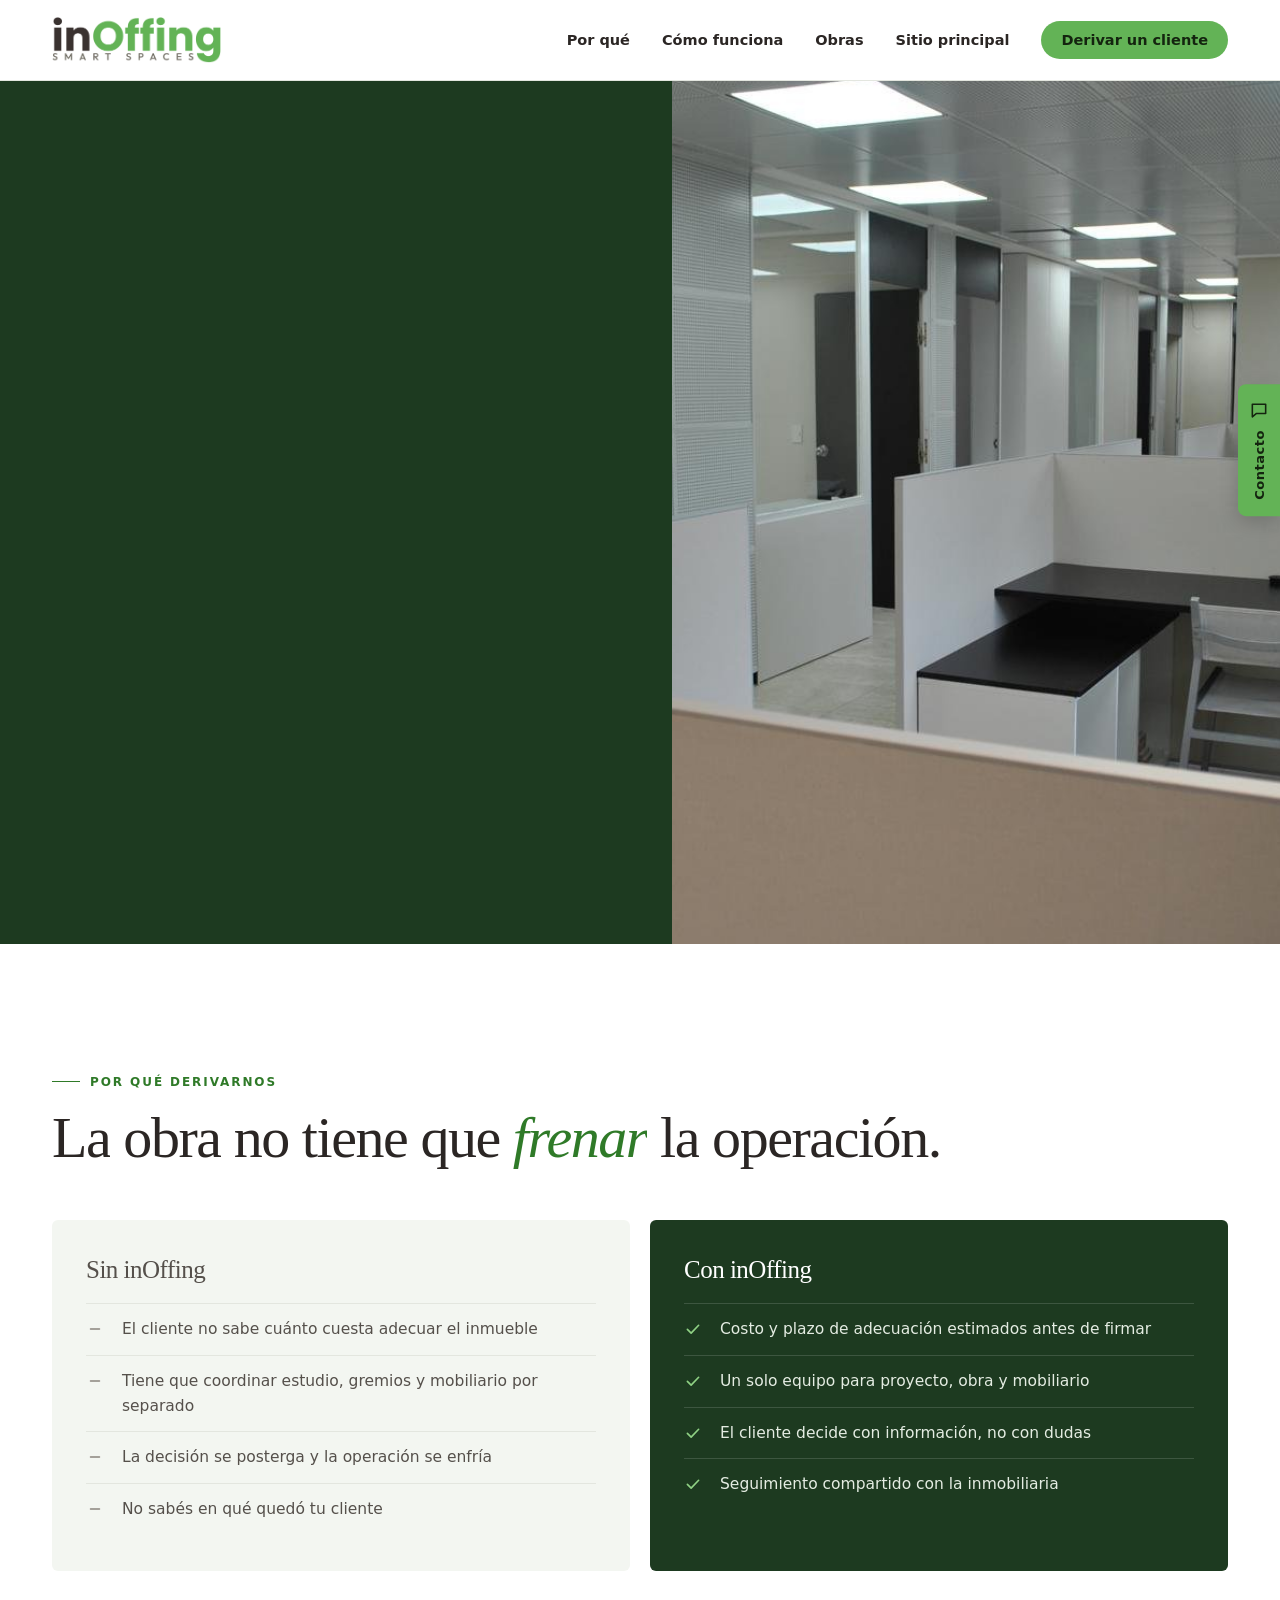
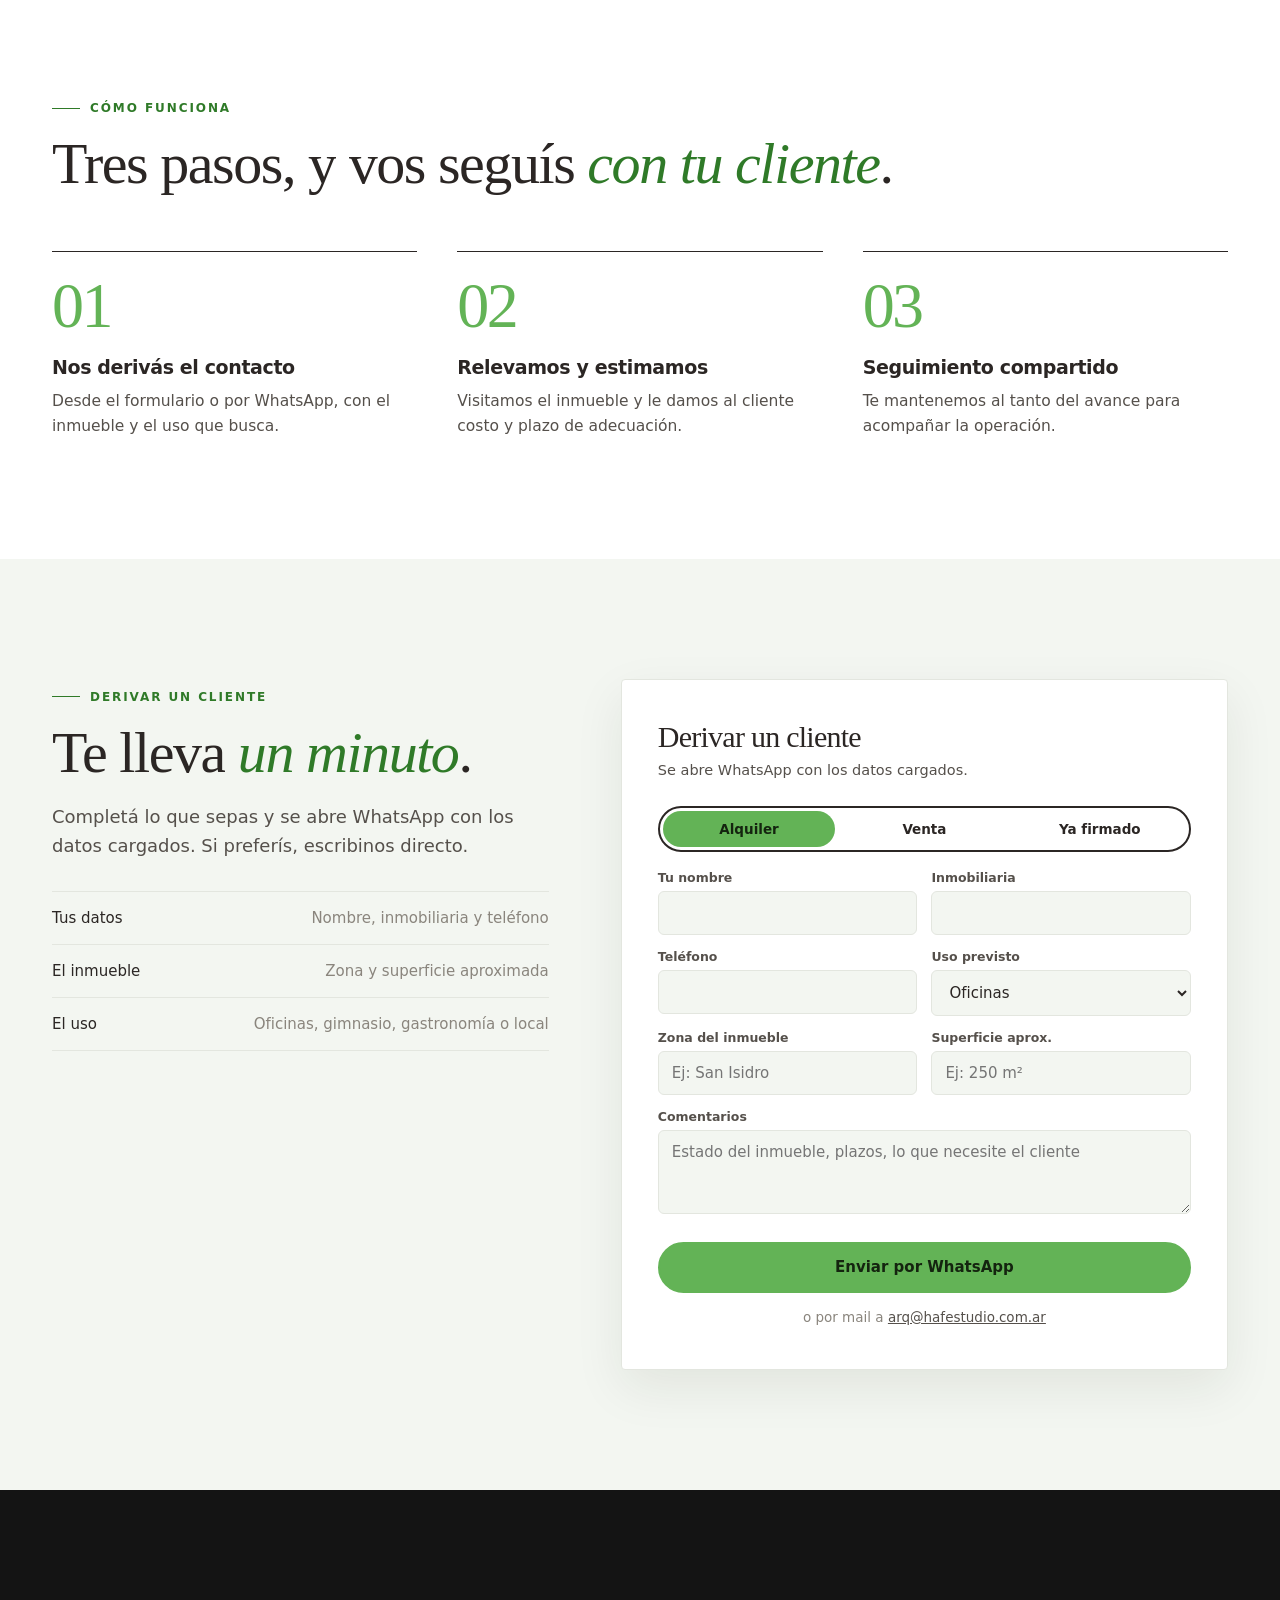
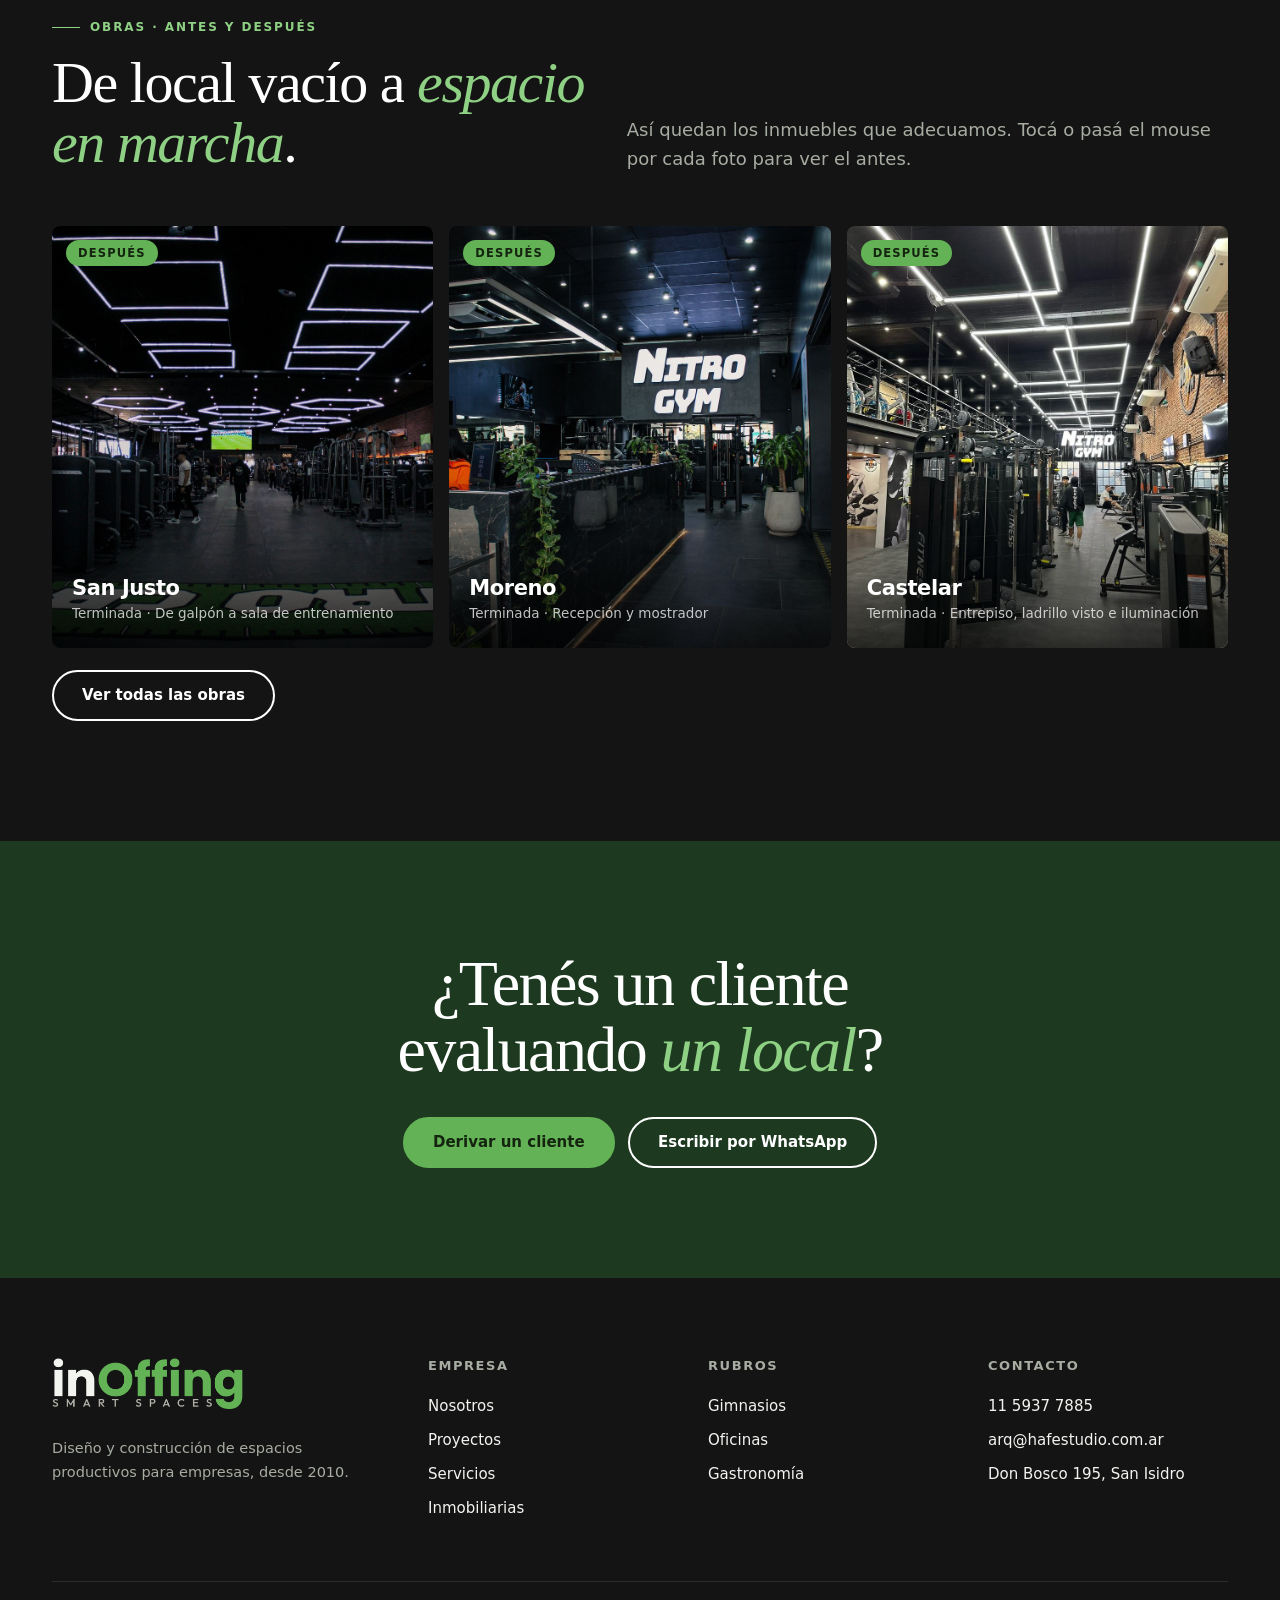
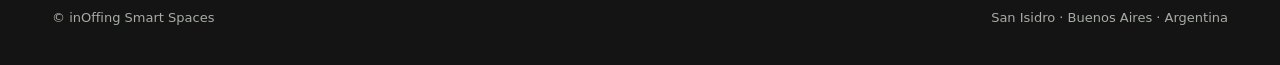
==== inmobiliarias.html @ 04f4c42a "Página de inmobiliarias con estética propia: serif editorial, ficha, sin/con y pasos Co-Authored-By:" ====
<!doctype html>
<html lang="es">
<head>
<meta charset="utf-8">
<meta name="viewport" content="width=device-width,initial-scale=1">
<meta http-equiv="Content-Security-Policy" content="default-src 'none'; script-src 'self'; style-src 'self' 'unsafe-inline' https://fonts.googleapis.com; font-src https://fonts.gstatic.com; img-src 'self' data:; connect-src 'none'; base-uri 'none'; form-action 'self'; object-src 'none'">
<meta name="referrer" content="strict-origin-when-cross-origin">
<title>inOffing para inmobiliarias</title>
<meta name="description" content="Página para inmobiliarias: derivá a tu cliente y lo ayudamos a decidir con costo y plazo de adecuación. Si avanza, le entregamos el espacio listo para operar.">
<link rel="canonical" href="https://inoffing.github.io/inmobiliarias">
<meta property="og:type" content="website">
<meta property="og:site_name" content="inOffing">
<meta property="og:locale" content="es_AR">
<meta property="og:url" content="https://inoffing.github.io/inmobiliarias">
<meta property="og:title" content="inOffing para inmobiliarias">
<meta property="og:description" content="Tu cliente alquila. Nosotros lo dejamos funcionando: costo y plazo de adecuación antes de firmar, y obra llave en mano.">
<meta property="og:image" content="https://inoffing.github.io/img/og-inmobiliarias.jpg">
<meta property="og:image:type" content="image/jpeg">
<meta property="og:image:width" content="1200">
<meta property="og:image:height" content="630">
<meta property="og:image:alt" content="Oficinas de Agrana construidas por inOffing, con el logo de inOffing">
<meta name="twitter:card" content="summary_large_image">
<meta name="theme-color" content="#1D3A20">
<link rel="preconnect" href="https://fonts.googleapis.com">
<link rel="preconnect" href="https://fonts.gstatic.com" crossorigin>
<link href="https://fonts.googleapis.com/css2?family=Fraunces:ital,opsz,wght@0,9..144,400;0,9..144,500;1,9..144,400&family=Poppins:wght@500;600;700;800&family=Inter:wght@400;500;600&display=swap" rel="stylesheet">
<script src="js/early.js"></script>
<link rel="icon" href="img/favicon.ico" sizes="any">
<link rel="icon" type="image/png" sizes="192x192" href="img/favicon.png">
<link rel="apple-touch-icon" href="img/apple-touch-icon.png">
<link rel="stylesheet" href="css/site.css">
<link rel="stylesheet" href="css/inmo.css">
</head>
<body class="ip">
<div class="intro" data-intro aria-hidden="true"><div class="intro-in"><img src="img/intro/l0.png" alt="" style="--k:0"><img src="img/intro/l1.png" alt="" style="--k:1"><img src="img/intro/l2.png" alt="" style="--k:2"><img src="img/intro/l3.png" alt="" style="--k:3"><img src="img/intro/l4.png" alt="" style="--k:4"><img src="img/intro/l5.png" alt="" style="--k:5"><img src="img/intro/l6.png" alt="" style="--k:6"><img src="img/intro/l7.png" alt="" style="--k:7"><img class="sub" src="img/intro/sub.png" alt="" style="--k:9"></div></div>
<svg width="0" height="0" style="position:absolute" aria-hidden="true">
  <filter id="rough" x="-5%" y="-5%" width="110%" height="110%">
    <feTurbulence type="fractalNoise" baseFrequency="0.035" numOctaves="2" seed="7"/>
    <feDisplacementMap in="SourceGraphic" scale="2"/>
  </filter>
</svg>

<header class="nav" data-nav>
  <div class="wrap">
    <a class="logo" href="./" aria-label="inOffing Smart Spaces, inicio"><picture><source srcset="img/logo-light.png" media="(prefers-color-scheme: dark)"><img src="img/logo.png" alt="inOffing Smart Spaces" width="756" height="206"></picture></a>
    <ul id="menu">
      <li><a href="#por-que">Por qué</a></li>
      <li><a href="#como">Cómo funciona</a></li>
      <li><a href="#obras">Obras</a></li>
      <li><a href="./">Sitio principal</a></li>
      <li><a href="#derivar" class="cta">Derivar un cliente</a></li>
    </ul>
    <button class="burger" id="burger" aria-label="Abrir menú" aria-expanded="false"><svg viewBox="0 0 24 24" fill="none" stroke="currentColor" stroke-width="2" stroke-linecap="round"><path d="M4 7h16M4 12h16M4 17h16"/></svg></button>
  </div>
</header>

<main id="top">
<section class="ip-hero">
  <div class="ip-hero-txt">
    <span class="ip-tag" data-hero-in style="--hd:0">Para inmobiliarias</span>
    <h1 data-split>Tu cliente alquila. Nosotros lo dejamos <em>funcionando</em>.</h1>
    <p data-hero-in style="--hd:1">Antes de firmar, le damos a tu cliente costo y plazo de adecuación del inmueble. Si avanza, diseñamos, construimos y se lo entregamos listo para operar.</p>
    <div class="ctas" data-hero-in style="--hd:2">
      <a class="pill pill-green magnetic" href="#derivar">Derivar un cliente</a>
      <a class="pill pill-light magnetic" href="https://wa.me/5491159377885?text=Hola%20inOffing%2C%20soy%20de%20una%20inmobiliaria%20y%20quiero%20saber%20c%C3%B3mo%20trabajan%20con%20inmobiliarias." target="_blank" rel="noopener">Escribir por WhatsApp</a>
    </div>
    <div class="ip-note" data-hero-in style="--hd:3"><span>Desde 2010</span><span>Más de 50 empresas clientes</span><span>AMBA e interior</span></div>
  </div>
  <div class="ip-hero-img">
    <img src="img/agrana-interior.jpg" alt="Oficinas de Agrana en Vicente López con puestos de trabajo y salas vidriadas, obra llave en mano de inOffing" width="1280" height="859">
    <div class="ficha">
      <small>Ficha de adecuación</small>
      <b>Lo que recibe tu cliente</b>
      <dl>
        <dt>Relevamiento</dt><dd>Visita y medición</dd>
        <dt>Estimación</dt><dd>Costo y plazo</dd>
        <dt>Obra</dt><dd>Llave en mano</dd>
        <dt>Seguimiento</dt><dd>Compartido con vos</dd>
      </dl>
    </div>
  </div>
</section>

<section class="sec on-light" id="por-que">
  <div class="wrap">
    <span class="kick reveal">Por qué derivarnos</span>
    <h2 class="h2" data-split>La obra no tiene que <em>frenar</em> la operación.</h2>
    <div class="ip-cmp">
      <div class="ip-sin reveal"><h3>Sin inOffing</h3><ul><li><svg viewBox="0 0 24 24" fill="none" stroke="currentColor" stroke-width="2" stroke-linecap="round" aria-hidden="true"><path d="M6 12h12"/></svg><span>El cliente no sabe cuánto cuesta adecuar el inmueble</span></li><li><svg viewBox="0 0 24 24" fill="none" stroke="currentColor" stroke-width="2" stroke-linecap="round" aria-hidden="true"><path d="M6 12h12"/></svg><span>Tiene que coordinar estudio, gremios y mobiliario por separado</span></li><li><svg viewBox="0 0 24 24" fill="none" stroke="currentColor" stroke-width="2" stroke-linecap="round" aria-hidden="true"><path d="M6 12h12"/></svg><span>La decisión se posterga y la operación se enfría</span></li><li><svg viewBox="0 0 24 24" fill="none" stroke="currentColor" stroke-width="2" stroke-linecap="round" aria-hidden="true"><path d="M6 12h12"/></svg><span>No sabés en qué quedó tu cliente</span></li></ul></div>
      <div class="ip-con reveal"><h3>Con inOffing</h3><ul><li><svg viewBox="0 0 24 24" fill="none" stroke="currentColor" stroke-width="2.2" stroke-linecap="round" stroke-linejoin="round" aria-hidden="true"><path d="M4.5 12.5l5 5L19.5 7"/></svg><span>Costo y plazo de adecuación estimados antes de firmar</span></li><li><svg viewBox="0 0 24 24" fill="none" stroke="currentColor" stroke-width="2.2" stroke-linecap="round" stroke-linejoin="round" aria-hidden="true"><path d="M4.5 12.5l5 5L19.5 7"/></svg><span>Un solo equipo para proyecto, obra y mobiliario</span></li><li><svg viewBox="0 0 24 24" fill="none" stroke="currentColor" stroke-width="2.2" stroke-linecap="round" stroke-linejoin="round" aria-hidden="true"><path d="M4.5 12.5l5 5L19.5 7"/></svg><span>El cliente decide con información, no con dudas</span></li><li><svg viewBox="0 0 24 24" fill="none" stroke="currentColor" stroke-width="2.2" stroke-linecap="round" stroke-linejoin="round" aria-hidden="true"><path d="M4.5 12.5l5 5L19.5 7"/></svg><span>Seguimiento compartido con la inmobiliaria</span></li></ul></div>
    </div>
  </div>
</section>

<section class="sec on-light" id="como" style="padding-top:0">
  <div class="wrap">
    <span class="kick reveal">Cómo funciona</span>
    <h2 class="h2" data-split>Tres pasos, y vos seguís <em>con tu cliente</em>.</h2>
    <ol class="ip-steps">
      <li class="reveal"><span class="num">01</span><b>Nos derivás el contacto</b><span>Desde el formulario o por WhatsApp, con el inmueble y el uso que busca.</span></li>
      <li class="reveal"><span class="num">02</span><b>Relevamos y estimamos</b><span>Visitamos el inmueble y le damos al cliente costo y plazo de adecuación.</span></li>
      <li class="reveal"><span class="num">03</span><b>Seguimiento compartido</b><span>Te mantenemos al tanto del avance para acompañar la operación.</span></li>
    </ol>
  </div>
</section>

<section class="sec ip-derivar on-light" id="derivar">
  <div class="wrap">
    <div>
      <span class="kick reveal">Derivar un cliente</span>
      <h2 class="h2" data-split>Te lleva <em>un minuto</em>.</h2>
      <p class="lead reveal" style="margin-top:20px">Completá lo que sepas y se abre WhatsApp con los datos cargados. Si preferís, escribinos directo.</p>
      <ul class="ip-need reveal">
        <li>Tus datos<span>Nombre, inmobiliaria y teléfono</span></li>
        <li>El inmueble<span>Zona y superficie aproximada</span></li>
        <li>El uso<span>Oficinas, gimnasio, gastronomía o local</span></li>
      </ul>
    </div>
    <form class="form reveal" id="inmoForm" novalidate>
      <h3>Derivar un cliente</h3>
      <p>Se abre WhatsApp con los datos cargados.</p>
      <div class="seg" role="group" aria-label="Tipo de operación">
        <button type="button" data-v="Alquiler" aria-pressed="true">Alquiler</button>
        <button type="button" data-v="Venta" aria-pressed="false">Venta</button>
        <button type="button" data-v="Ya firmado" aria-pressed="false">Ya firmado</button>
      </div>
      <div class="row">
        <div class="f"><label for="i-nombre">Tu nombre</label><input id="i-nombre" autocomplete="name"></div>
        <div class="f"><label for="i-inmo">Inmobiliaria</label><input id="i-inmo" autocomplete="organization"></div>
      </div>
      <div class="row">
        <div class="f"><label for="i-tel">Teléfono</label><input id="i-tel" type="tel" autocomplete="tel"></div>
        <div class="f"><label for="i-uso">Uso previsto</label><select id="i-uso"><option>Oficinas</option><option>Gimnasio</option><option>Gastronomía</option><option>Local comercial</option><option>Otro</option></select></div>
      </div>
      <div class="row">
        <div class="f"><label for="i-zona">Zona del inmueble</label><input id="i-zona" placeholder="Ej: San Isidro"></div>
        <div class="f"><label for="i-m2">Superficie aprox.</label><input id="i-m2" placeholder="Ej: 250 m²"></div>
      </div>
      <div class="f"><label for="i-msg">Comentarios</label><textarea id="i-msg" placeholder="Estado del inmueble, plazos, lo que necesite el cliente"></textarea></div>
      <button class="pill pill-green" type="submit">Enviar por WhatsApp</button>
      <p class="err" id="i-err">Completá tu nombre y teléfono para enviar.</p>
      <div class="alt">o por mail a <a id="i-mail" href="#contacto" data-mail="Derivación de cliente — inmobiliaria">mail</a></div>
    </form>
  </div>
</section>

<section class="sec ad dark" id="obras">
  <div class="wrap">
    <div class="head"><div><span class="kick reveal">Obras · Antes y después</span><h2 class="h2" data-split>De local vacío a <em>espacio en marcha</em>.</h2></div><p class="lead reveal">Así quedan los inmuebles que adecuamos. Tocá o pasá el mouse por cada foto para ver el antes.</p></div>
    <div class="ad-grid">
      <div class="ad-card reveal" tabindex="0">
        <img class="despues" src="img/ng-sala-despues.jpg" alt="Salón de Nitro Gym San Justo con luminarias hexagonales y pista de césped" loading="lazy">
        <img class="antes" src="img/ng-sala-antes.jpg" alt="El mismo galpón vacío al inicio de la obra" loading="lazy">
        <span class="ad-tag"><span class="d">Después</span><span class="a">Antes</span></span>
        <div class="ad-body"><b>San Justo</b><span>Terminada · De galpón a sala de entrenamiento</span></div>
      </div>
      <div class="ad-card reveal" tabindex="0">
        <img class="despues" src="img/ng-recep-despues.jpg" alt="Recepción de Nitro Gym Moreno terminada, con mostrador de mármol negro y luminarias cuadradas" loading="lazy">
        <img class="antes" src="img/ng-recep-antes.jpg" alt="La misma recepción durante la obra, con el mostrador en placa de yeso" loading="lazy">
        <span class="ad-tag"><span class="d">Después</span><span class="a">Antes</span></span>
        <div class="ad-body"><b>Moreno</b><span>Terminada · Recepción y mostrador</span></div>
      </div>
      <div class="ad-card reveal" tabindex="0">
        <img class="despues" src="img/ng-entrepiso-despues.jpg" alt="Sala de Nitro Gym Castelar con entrepiso, ladrillo visto y luminarias lineales" loading="lazy">
        <img class="antes" src="img/ng-entrepiso-antes.jpg" alt="La misma sala en obra, con andamios y estructura a la vista" loading="lazy">
        <span class="ad-tag"><span class="d">Después</span><span class="a">Antes</span></span>
        <div class="ad-body"><b>Castelar</b><span>Terminada · Entrepiso, ladrillo visto e iluminación</span></div>
      </div>
    </div>
    <p class="ad-hint reveal"><a class="pill pill-light" href="./#proyectos">Ver todas las obras</a></p>
  </div>
</section>

<section class="ip-cierre dark">
  <div class="wrap">
    <h2 data-split>¿Tenés un cliente evaluando <em>un local</em>?</h2>
    <div class="ctas reveal">
      <a class="pill pill-green magnetic" href="#derivar">Derivar un cliente</a>
      <a class="pill pill-light magnetic" href="https://wa.me/5491159377885?text=Hola%20inOffing%2C%20soy%20de%20una%20inmobiliaria%20y%20quiero%20saber%20c%C3%B3mo%20trabajan%20con%20inmobiliarias." target="_blank" rel="noopener">Escribir por WhatsApp</a>
    </div>
  </div>
</section>
</main>

<footer>
  <div class="wrap">
    <div class="foot reveal">
      <div>
        <a class="logo" href="./" aria-label="inOffing Smart Spaces, inicio"><img src="img/logo-light.png" alt="inOffing Smart Spaces" width="756" height="206"></a>
        <p>Diseño y construcción de espacios productivos para empresas, desde 2010.</p>
      </div>
      <div><h4>Empresa</h4><ul><li><a href="./#nosotros">Nosotros</a></li><li><a href="./#proyectos">Proyectos</a></li><li><a href="./#servicios">Servicios</a></li><li><a href="#derivar">Inmobiliarias</a></li></ul></div>
      <div><h4>Rubros</h4><ul><li><a href="./#rubros">Gimnasios</a></li><li><a href="./#rubros">Oficinas</a></li><li><a href="./#rubros">Gastronomía</a></li></ul></div>
      <div><h4>Contacto</h4><ul><li><a href="tel:+5491159377885">11 5937 7885</a></li><li><a href="#contacto" data-mail>Escribinos un mail</a></li><li>Don Bosco 195, San Isidro</li></ul></div>
    </div>
    <div class="legal"><span>© inOffing Smart Spaces</span><span>San Isidro · Buenos Aires · Argentina</span></div>
  </div>
</footer>

<a class="side" href="https://wa.me/5491159377885?text=Hola%20inOffing%2C%20soy%20de%20una%20inmobiliaria%20y%20quiero%20saber%20c%C3%B3mo%20trabajan%20con%20inmobiliarias." target="_blank" rel="noopener" aria-label="Contacto por WhatsApp">
  <svg viewBox="0 0 24 24" fill="none" stroke="currentColor" stroke-width="1.9" stroke-linecap="round" stroke-linejoin="round"><path d="M4 5h16v11H9l-5 4z"/></svg>
  <span>Contacto</span>
</a>

<script src="js/main.js"></script>
<script src="js/motion.js"></script>
</body>
</html>
---- css/site.css ----
:root{
  --bg:#FFFFFF;
  --bg-2:#F3F6F1;
  --ink:#2B2624;
  --ink-2:#55504B;
  --ink-3:#8A857D;
  --line:#E3E6DF;
  --green:#63B356;
  --green-2:#2F7A28;
  --green-3:#DDEFD9;
  --on-green:#14240F;
  --logo-ink:#3A3230;
  --logo-gray:#6B675D;
  --dark:#141414;
  --forest:#1D3A20;
  --on-dark:#F2F4EF;
  --on-dark-2:#A7ADA2;
  --dark-line:#2C2C2C;
  --display:'Poppins',system-ui,sans-serif;
  --sans:'Inter',system-ui,-apple-system,sans-serif;
  color-scheme:light;
}
@media (prefers-color-scheme:dark){
  :root:not([data-theme="light"]){
    --bg:#111311;--bg-2:#181C18;--ink:#EEF1EC;--ink-2:#BAC0B5;--ink-3:#858C80;--line:#283028;
    --green-2:#7FCB72;--green-3:#1E3320;--logo-ink:#EEF1EC;--logo-gray:#A7ADA2;
    --dark:#0A0B0A;--forest:#132915;--dark-line:#262926;
    color-scheme:dark;
  }
}
:root[data-theme="dark"]{
  --bg:#111311;--bg-2:#181C18;--ink:#EEF1EC;--ink-2:#BAC0B5;--ink-3:#858C80;--line:#283028;
  --green-2:#7FCB72;--green-3:#1E3320;--logo-ink:#EEF1EC;--logo-gray:#A7ADA2;
  --dark:#0A0B0A;--forest:#132915;--dark-line:#262926;
  color-scheme:dark;
}
*{box-sizing:border-box;margin:0;padding:0}
html{scroll-behavior:smooth;-webkit-text-size-adjust:100%}
body{background:var(--bg);color:var(--ink);font-family:var(--sans);font-size:16px;line-height:1.6;-webkit-font-smoothing:antialiased;overflow-x:hidden}
img{display:block;max-width:100%}
a{color:inherit}
button{font:inherit;color:inherit}
.wrap{max-width:1240px;margin:0 auto;padding:0 32px}
@media (max-width:600px){.wrap{padding:0 18px}}

.eyebrow{font:600 12.5px/1 var(--sans);letter-spacing:.14em;text-transform:uppercase;color:var(--green-2);display:inline-flex;align-items:center;gap:10px;margin-bottom:18px}
.eyebrow::before{content:"";width:22px;height:3px;border-radius:2px;background:var(--green)}
.h2{font-family:var(--display);font-weight:700;font-size:clamp(32px,4.2vw,52px);line-height:1.08;letter-spacing:-.03em}
.h2 .g{color:var(--green)}
.lead{font-size:18px;color:var(--ink-2);max-width:54ch}
.pill{display:inline-flex;align-items:center;gap:10px;font:600 15px/1 var(--display);padding:16px 28px;border-radius:999px;text-decoration:none;border:2px solid currentColor;background:transparent;cursor:pointer;transition:background .2s,color .2s,border-color .2s,transform .2s}
.pill:hover{transform:translateY(-1px)}
.pill-light{color:#fff}
.pill-light:hover{background:#fff;color:#111;border-color:#fff}
.pill-dark{color:var(--ink)}
.pill-dark:hover{background:var(--ink);color:var(--bg);border-color:var(--ink)}
.pill-green{background:var(--green);border-color:var(--green);color:var(--on-green)}
.pill-green:hover{background:#74C267;border-color:#74C267}
.pill svg{width:16px;height:16px}
.sec{padding:120px 0}
@media (max-width:760px){.sec{padding:80px 0}}
.head{display:flex;justify-content:space-between;align-items:flex-end;gap:32px;margin-bottom:52px}
@media (max-width:760px){.head{flex-direction:column;align-items:flex-start;gap:18px;margin-bottom:36px}}
.sk{fill:none;stroke:currentColor;stroke-width:1.8;stroke-linecap:round;stroke-linejoin:round;filter:url(#rough)}

/* LOGO */
.logo{display:inline-flex;text-decoration:none;line-height:0}
.logo img{height:46px;width:auto}
footer .logo img{height:52px}
@media (max-width:600px){.nav .logo img{height:40px}}
.logo b{font:700 27px/1 var(--display);letter-spacing:-.035em;color:var(--logo-ink)}
.logo b span{color:var(--green)}
.logo small{font:700 8.5px/1 var(--display);letter-spacing:.2em;color:var(--logo-gray);margin-top:5px;padding-left:1px}

/* HEADER */
.nav{position:sticky;top:0;z-index:60;background:var(--bg);border-bottom:1px solid var(--line)}
.nav .wrap{display:flex;align-items:center;justify-content:space-between;height:80px;gap:24px}
.nav ul{display:flex;list-style:none;gap:32px;align-items:center}
.nav ul a{text-decoration:none;font:600 14.5px var(--display);color:var(--ink)}
.nav ul a:hover{color:var(--green-2)}
.nav ul a.cta{background:var(--green);color:var(--on-green);padding:11px 20px;border-radius:999px}
.nav ul a.cta:hover{background:#74C267;color:var(--on-green)}
.burger{display:none;background:none;border:0;cursor:pointer;padding:8px}
.burger svg{width:26px;height:26px}
@media (max-width:980px){
  .burger{display:block}
  .nav ul{display:none;position:absolute;top:80px;left:0;right:0;background:var(--bg);flex-direction:column;align-items:stretch;gap:0;padding:8px 18px 20px;border-bottom:1px solid var(--line)}
  .nav ul.open{display:flex}
  .nav ul a{display:block;padding:14px 0;border-bottom:1px solid var(--line);font-size:17px}
  .nav ul a.cta{margin-top:14px;text-align:center;border:0}
}

/* HERO */
.hero{position:relative;min-height:min(90vh,840px);display:flex;align-items:flex-end;color:#fff;overflow:hidden;background:#111}
.hero>img{position:absolute;inset:0;width:100%;height:100%;object-fit:cover;object-position:50% 44%}
.hero::after{content:"";position:absolute;inset:0;background:linear-gradient(90deg,rgba(0,0,0,.78) 0%,rgba(0,0,0,.5) 42%,rgba(0,0,0,.05) 78%),linear-gradient(0deg,rgba(0,0,0,.6) 0%,rgba(0,0,0,0) 45%)}
.hero .wrap{position:relative;z-index:1;width:100%;padding-bottom:84px;padding-top:120px}
.badge{display:inline-flex;align-items:center;gap:10px;font:600 13px var(--display);padding:8px 16px 8px 8px;border-radius:999px;background:rgba(255,255,255,.12);backdrop-filter:blur(8px);-webkit-backdrop-filter:blur(8px);border:1px solid rgba(255,255,255,.22);margin-bottom:26px}
.badge i{font-style:normal;background:var(--green);color:var(--on-green);padding:5px 11px;border-radius:999px;font-size:11.5px;letter-spacing:.06em;text-transform:uppercase}
.hero h1{font-family:var(--display);font-weight:700;font-size:clamp(44px,7vw,94px);line-height:1;letter-spacing:-.04em;max-width:12ch;margin-bottom:24px}
.hero h1 .g{color:var(--green)}
.hero-wide h1{max-width:15ch}
.hero p{font-size:19px;max-width:48ch;color:rgba(255,255,255,.86);margin-bottom:36px}
.ctas{display:flex;gap:14px;flex-wrap:wrap}
.hero-cap{position:absolute;right:32px;bottom:30px;z-index:1;font:500 12.5px var(--sans);color:rgba(255,255,255,.72)}
@media (max-width:760px){.hero{min-height:680px}.hero::after{background:linear-gradient(0deg,rgba(0,0,0,.9) 0%,rgba(0,0,0,.66) 60%,rgba(0,0,0,.4) 100%)}.hero .wrap{padding-bottom:60px}.hero-cap{display:none}}

/* NITRO BAND (caso cadena) */
.band{display:grid;grid-template-columns:1fr 1fr;min-height:560px}
.band-img{position:relative;overflow:hidden}
.band-img img{position:absolute;inset:0;width:100%;height:100%;object-fit:cover}
.band-body{background:var(--dark);color:var(--on-dark);padding:88px 72px;display:flex;flex-direction:column;justify-content:center}
.band-body .eyebrow{color:#8FD184}
.band-body .h2{color:#fff;margin-bottom:18px}
.band-body p{color:var(--on-dark-2);margin-bottom:30px;max-width:46ch}
.sedes{list-style:none;border-top:1px solid var(--dark-line);max-width:460px}
.sedes li{display:flex;justify-content:space-between;padding:15px 0;border-bottom:1px solid var(--dark-line);font:600 17px var(--display)}
.sedes li span{font:600 12px var(--sans);letter-spacing:.12em;text-transform:uppercase;color:var(--on-dark-2);align-self:center}
.sedes li span.on{color:#8FD184}
@media (max-width:900px){.band{grid-template-columns:1fr}.band-img{aspect-ratio:4/3}.band-body{padding:56px 22px}}

/* PROYECTOS DESTACADOS */
.feat{display:grid;grid-template-columns:1.35fr 1fr;gap:56px;align-items:center;margin-bottom:120px}
.feat:last-of-type{margin-bottom:0}
.feat.rev{grid-template-columns:1fr 1.35fr}
.feat.rev .feat-media{order:2}
.feat-media{display:grid;grid-template-columns:2fr 1fr;grid-template-rows:1fr 1fr;gap:12px;aspect-ratio:16/11}
.feat-media figure{position:relative;overflow:hidden;border-radius:6px;background:var(--bg-2)}
.feat-media figure:first-child{grid-row:1/3}
.feat-media img{position:absolute;inset:0;width:100%;height:100%;object-fit:cover;transition:transform .8s}
.feat-media figure:hover img{transform:scale(1.04)}
.feat-body .num{font:700 15px var(--display);color:var(--green-2);margin-bottom:14px;display:block}
.feat-body h3{font:700 clamp(34px,4vw,50px)/1.02 var(--display);letter-spacing:-.035em;margin-bottom:8px}
.feat-body .loc{font:500 14.5px var(--sans);color:var(--ink-3);margin-bottom:20px;display:block}
.feat-body p{color:var(--ink-2);margin-bottom:24px}
.scope{list-style:none;display:flex;flex-wrap:wrap;gap:8px}
.scope li{font:500 13.5px var(--sans);padding:7px 14px;border-radius:999px;background:var(--green-3);color:var(--ink)}
@media (max-width:960px){.feat,.feat.rev{grid-template-columns:1fr;gap:28px;margin-bottom:80px}.feat.rev .feat-media{order:0}.feat-media{aspect-ratio:4/3.4}}
@media (max-width:520px){.feat-media{grid-template-columns:1fr 1fr;grid-template-rows:auto auto;aspect-ratio:auto}.feat-media figure:first-child{grid-column:1/3;grid-row:auto;aspect-ratio:4/3}.feat-media figure{aspect-ratio:1}}

.more{display:grid;grid-template-columns:repeat(3,1fr);gap:22px;margin-top:120px}
.card{display:flex;flex-direction:column;background:var(--bg);border:1px solid var(--line);border-radius:6px;overflow:hidden}
.card-img{aspect-ratio:4/3;overflow:hidden;position:relative}
.card-img img{position:absolute;inset:0;width:100%;height:100%;object-fit:cover;transition:transform .8s}
.card:hover .card-img img{transform:scale(1.04)}
.card-body{padding:22px 24px 26px}
.card-body .rub{font:600 12px var(--sans);letter-spacing:.12em;text-transform:uppercase;color:var(--green-2)}
.card-body h3{font:700 23px/1.15 var(--display);letter-spacing:-.025em;margin:8px 0 4px}
.card-body .loc{font-size:13.5px;color:var(--ink-3);display:block;margin-bottom:10px}
.card-body p{font-size:14.5px;color:var(--ink-2)}
@media (max-width:960px){.more{grid-template-columns:1fr 1fr;margin-top:80px}}
@media (max-width:600px){.more{grid-template-columns:1fr}}

/* VALUE */
.value{display:grid;grid-template-columns:1.1fr 1fr;gap:80px;align-items:start}
.pillars{list-style:none;border-top:3px solid var(--green)}
.pillars li{display:grid;grid-template-columns:56px 1fr;gap:18px;padding:26px 0;border-bottom:1px solid var(--line)}
.pillars svg{width:46px;height:46px;color:var(--green)}
.pillars b{display:block;font:700 20px/1.25 var(--display);letter-spacing:-.02em;margin-bottom:4px}
.pillars span{color:var(--ink-2);font-size:15.5px}
.figures{display:grid;grid-template-columns:repeat(2,1fr);margin-top:44px;border-top:1px solid var(--line)}
.figures div{padding:24px 0}
.figures b{display:block;font:700 48px/1 var(--display);letter-spacing:-.04em;margin-bottom:6px;color:var(--green)}
.figures span{font-size:14.5px;color:var(--ink-2)}
@media (max-width:900px){.value{grid-template-columns:1fr;gap:48px}}

.card-img.swap{cursor:pointer;outline:none}
.card-img.swap .in{opacity:0;transition:opacity .45s ease,transform .8s}
.card-img.swap:hover .in,.card-img.swap:focus-visible .in,.card-img.swap.show .in{opacity:1}
.swap-tag{position:absolute;top:12px;left:12px;z-index:2;font:600 11px var(--sans);letter-spacing:.1em;text-transform:uppercase;padding:5px 11px;border-radius:999px;background:var(--green);color:var(--on-green)}
.swap-tag .a{display:none}
.card-img.swap:hover .swap-tag,.card-img.swap.show .swap-tag,.card-img.swap:focus-visible .swap-tag{background:#fff;color:#111}
.card-img.swap:hover .swap-tag .d,.card-img.swap.show .swap-tag .d,.card-img.swap:focus-visible .swap-tag .d{display:none}
.card-img.swap:hover .swap-tag .a,.card-img.swap.show .swap-tag .a,.card-img.swap:focus-visible .swap-tag .a{display:inline}
/* ANTES / DESPUES */
.ad{background:var(--dark);color:var(--on-dark)}
.ad .h2{color:#fff}
.ad .lead{color:var(--on-dark-2)}
.ad .eyebrow{color:#8FD184}
.ad-grid{display:grid;grid-template-columns:repeat(3,1fr);grid-auto-rows:clamp(340px,33vw,470px);gap:16px}
.ad-card{position:relative;border-radius:8px;overflow:hidden;background:#222;cursor:pointer;outline:none}
.ad-card.wide{grid-column:span 2}
.ad-card img{position:absolute;inset:0;width:100%;height:100%;object-fit:cover;transition:opacity .45s ease,transform .8s ease}
.ad-card .antes{opacity:0}
.ad-card:hover .antes,.ad-card:focus-visible .antes,.ad-card.show .antes{opacity:1}
.ad-card:hover img,.ad-card.show img{transform:scale(1.03)}
.ad-card::after{content:"";position:absolute;inset:0;background:linear-gradient(0deg,rgba(0,0,0,.78) 0%,rgba(0,0,0,0) 45%);pointer-events:none}
.ad-tag{position:absolute;top:14px;left:14px;z-index:2;font:600 11.5px var(--sans);letter-spacing:.1em;text-transform:uppercase;padding:6px 12px;border-radius:999px;background:var(--green);color:var(--on-green);transition:background .3s,color .3s}
.ad-tag .a{display:none}
.ad-card:hover .ad-tag,.ad-card:focus-visible .ad-tag,.ad-card.show .ad-tag{background:#fff;color:#111}
.ad-card:hover .ad-tag .d,.ad-card:focus-visible .ad-tag .d,.ad-card.show .ad-tag .d{display:none}
.ad-card:hover .ad-tag .a,.ad-card:focus-visible .ad-tag .a,.ad-card.show .ad-tag .a{display:inline}
.ad-body{position:absolute;left:0;right:0;bottom:0;z-index:2;padding:20px 20px 22px}
.ad-body b{display:block;font:700 21px/1.15 var(--display);letter-spacing:-.02em;color:#fff}
.ad-body span{font-size:13.5px;color:rgba(255,255,255,.75)}
.ad-card.pend .ad-tag{background:#fff;color:#111}
.ad-card.pend .soon{position:absolute;top:14px;right:14px;z-index:2;font:600 11.5px var(--sans);letter-spacing:.1em;text-transform:uppercase;padding:6px 12px;border-radius:999px;border:1px solid rgba(255,255,255,.5);color:#fff;background:rgba(0,0,0,.35)}
.ad-hint{margin-top:22px;font-size:13.5px;color:var(--on-dark-2);display:flex;align-items:center;gap:8px}
.ad-hint svg{width:16px;height:16px;color:#8FD184}
@media (max-width:760px){.ad-grid{grid-template-columns:1fr;grid-auto-rows:auto}.ad-card.wide{grid-column:auto;aspect-ratio:3/2}.ad-card{aspect-ratio:4/5}}

/* RUBROS */
.rubros{display:grid;grid-template-columns:repeat(3,1fr);gap:18px}
.rubro{position:relative;aspect-ratio:4/5;border-radius:6px;overflow:hidden;background:#111;color:#fff}
.rubro img{position:absolute;inset:0;width:100%;height:100%;object-fit:cover;transition:transform .8s}
.rubro:hover img{transform:scale(1.05)}
.rubro::after{content:"";position:absolute;inset:0;background:linear-gradient(0deg,rgba(0,0,0,.82) 0%,rgba(0,0,0,.05) 60%)}
.rubro-body{position:absolute;left:0;right:0;bottom:0;padding:28px;z-index:1}
.rubro-body h3{font:700 28px/1.1 var(--display);letter-spacing:-.03em;margin-bottom:6px;display:flex;align-items:center;gap:10px}
.rubro-body h3::before{content:"";width:10px;height:10px;border-radius:50%;background:var(--green)}
.rubro-body p{font-size:14.5px;color:rgba(255,255,255,.8)}
@media (max-width:860px){.rubros{grid-template-columns:1fr}.rubro{aspect-ratio:16/10}}

/* MODELO */
.modelo{display:grid;grid-template-columns:repeat(4,1fr);border-top:3px solid var(--green)}
.paso{padding:36px 28px 36px 0;border-right:1px solid var(--line);margin-right:28px}
.paso:last-child{border-right:0;margin-right:0}
.paso .n{font:700 15px var(--display);color:var(--green-2)}
.paso svg{width:58px;height:58px;color:var(--ink);margin:24px 0 20px}
.paso h3{font:700 23px/1.1 var(--display);letter-spacing:-.025em;margin-bottom:10px}
.paso p{color:var(--ink-2);font-size:15px;margin-bottom:14px}
.paso ul{list-style:none;font-size:14px;color:var(--ink-2)}
.paso li{padding:6px 0;border-top:1px solid var(--line)}
@media (max-width:1000px){.modelo{grid-template-columns:1fr 1fr}.paso:nth-child(2){border-right:0;margin-right:0}.paso:nth-child(-n+2){border-bottom:1px solid var(--line)}}
@media (max-width:600px){.modelo{grid-template-columns:1fr}.paso{border-right:0;margin-right:0;padding-right:0;border-bottom:1px solid var(--line)}.paso:last-child{border-bottom:0}}

/* CLIENTES */
.clientes{background:var(--bg-2)}
.sector{display:grid;grid-template-columns:260px 1fr;gap:40px;padding:30px 0;border-top:1px solid var(--line);align-items:center}
.sector:last-child{border-bottom:1px solid var(--line)}
.sector-h{display:flex;align-items:center;gap:14px}
.sector-h svg{width:40px;height:40px;color:var(--green);flex:none}
.sector-h b{font:700 19px/1.2 var(--display);letter-spacing:-.02em;display:block}
.sector-h span{font-size:13px;color:var(--ink-3)}
.marks{display:flex;flex-wrap:wrap;gap:10px}
.mark{display:inline-flex;align-items:center;gap:10px;background:var(--bg);border:1px solid var(--line);border-radius:10px;padding:11px 16px;font:600 15px/1.1 var(--display);letter-spacing:-.015em;color:var(--ink);text-decoration:none;min-height:48px;transition:border-color .2s}
.mark small{font:500 12px var(--sans);color:var(--ink-3);letter-spacing:0}
.mark.obra{border-color:var(--green);box-shadow:inset 0 0 0 1px var(--green)}
.mark.obra::after{content:"Obra";font:600 10.5px var(--sans);letter-spacing:.1em;text-transform:uppercase;background:var(--green);color:var(--on-green);padding:4px 8px;border-radius:999px;margin-left:4px}
a.mark:hover{border-color:var(--green-2)}
.mark svg{width:26px;height:26px}
@media (max-width:860px){.sector{grid-template-columns:1fr;gap:16px}}
@media (max-width:520px){.mark{font-size:15px;padding:12px 14px;min-height:52px}}

/* INMOBILIARIAS */
.inmo{background:var(--forest);color:var(--on-dark)}
.inmo .eyebrow{color:#8FD184}
.inmo .h2{color:#fff}
.inmo .lead{color:#B9C7B6;margin:20px 0 38px}
.inmo-grid{display:grid;grid-template-columns:1fr 1fr;gap:72px;align-items:start}
.steps{list-style:none}
.steps li{display:grid;grid-template-columns:48px 1fr;gap:16px;padding:20px 0;border-top:1px solid rgba(255,255,255,.14)}
.steps li:last-child{border-bottom:1px solid rgba(255,255,255,.14)}
.steps .n{font:700 28px/1 var(--display);color:var(--green)}
.steps b{display:block;font:600 17px var(--display);color:#fff;margin-bottom:3px}
.steps span{font-size:14.5px;color:#B9C7B6}
.form{background:var(--bg);color:var(--ink);padding:40px 36px;border-radius:8px}
.form h3{font:700 27px/1.1 var(--display);letter-spacing:-.03em;margin-bottom:6px}
.form>p{font-size:14.5px;color:var(--ink-2);margin-bottom:24px}
.seg{display:flex;border:2px solid var(--ink);border-radius:999px;margin-bottom:18px;padding:3px;gap:3px}
.seg button{flex:1;font:600 13.5px var(--display);padding:10px 8px;border:0;background:transparent;color:var(--ink);border-radius:999px;cursor:pointer}
.seg button[aria-pressed="true"]{background:var(--green);color:var(--on-green)}
.row{display:grid;grid-template-columns:1fr 1fr;gap:14px}
.f{margin-bottom:14px}
.f label{display:block;font:600 12.5px var(--sans);color:var(--ink-2);margin-bottom:6px}
.f input,.f select,.f textarea{width:100%;font:15px var(--sans);color:var(--ink);background:var(--bg-2);border:1px solid var(--line);border-radius:6px;padding:12px 13px;outline:none;transition:border-color .15s}
.f input:focus,.f select:focus,.f textarea:focus{border-color:var(--green)}
.f textarea{resize:vertical;min-height:84px}
.form .pill{width:100%;justify-content:center;margin-top:6px}
.alt{text-align:center;margin-top:14px;font-size:13.5px;color:var(--ink-3)}
.alt a{color:var(--ink-2)}
.err{font-size:13px;color:#C0392B;margin-top:10px;display:none}
@media (max-width:960px){.inmo-grid{grid-template-columns:1fr;gap:48px}}
@media (max-width:520px){.row{grid-template-columns:1fr;gap:0}.form{padding:28px 20px}}

/* CONTACTO */
.contacto{display:grid;grid-template-columns:1fr 1fr;gap:80px;align-items:start}
.contacto .h2{font-size:clamp(38px,5.4vw,70px);margin-bottom:22px}
.datos{list-style:none;border-top:3px solid var(--green)}
.datos li{display:grid;grid-template-columns:120px 1fr;gap:16px;padding:20px 0;border-bottom:1px solid var(--line);font:600 19px/1.35 var(--display);letter-spacing:-.01em}
.datos li span{font:600 12.5px var(--sans);letter-spacing:.12em;text-transform:uppercase;color:var(--ink-3);padding-top:5px}
.datos a{text-decoration:none}
.datos a:hover{color:var(--green-2)}
@media (max-width:900px){.contacto{grid-template-columns:1fr;gap:44px}.datos li{grid-template-columns:90px 1fr;font-size:17px}}

/* FOOTER */
footer{background:var(--dark);color:var(--on-dark);padding:80px 0 36px}
.foot{display:grid;grid-template-columns:1.4fr 1fr 1fr 1fr;gap:40px;padding-bottom:56px;border-bottom:1px solid var(--dark-line)}
footer .logo b{color:#fff}
footer .logo small{color:var(--on-dark-2)}
.foot p{color:var(--on-dark-2);font-size:14.5px;margin-top:20px;max-width:34ch}
.foot h4{font:600 13px var(--sans);letter-spacing:.12em;text-transform:uppercase;color:var(--on-dark-2);margin-bottom:16px}
.foot ul{list-style:none}
.foot li{padding:5px 0;font-size:15px}
.foot a{text-decoration:none;color:var(--on-dark)}
.foot a:hover{color:var(--green)}
.legal{display:flex;justify-content:space-between;gap:16px;flex-wrap:wrap;padding-top:26px;font-size:13px;color:var(--on-dark-2)}
@media (max-width:900px){.foot{grid-template-columns:1fr 1fr}}
@media (max-width:520px){.foot{grid-template-columns:1fr}}

/* FLOATING TAB */
.side{position:fixed;right:0;top:50%;transform:translateY(-50%);z-index:70;background:var(--green);color:var(--on-green);text-decoration:none;display:flex;flex-direction:column;align-items:center;gap:10px;padding:16px 11px;border-radius:8px 0 0 8px;box-shadow:0 6px 20px rgba(0,0,0,.18)}
.side svg{width:20px;height:20px}
.side span{writing-mode:vertical-rl;transform:rotate(180deg);font:600 13px var(--display);letter-spacing:.04em}
.side:hover{background:#74C267}
@media (max-width:760px){.side{top:auto;bottom:18px;right:18px;transform:none;border-radius:999px;padding:15px}.side span{display:none}.side svg{width:24px;height:24px}}

/* MOVIMIENTO (solo con JS y sin "reducir movimiento"; todo entra de arriba hacia abajo) */
.intro{display:none}
.hero .wrap{z-index:2}
.nav{transition:transform .35s ease}
.nav.nav-hide{transform:translateY(-100%)}
.modelo{border-top-color:var(--line);position:relative}
.modelo::before{content:"";position:absolute;left:0;right:0;top:-3px;height:3px;background:var(--green);transform-origin:0 50%;transform:scaleX(1)}
.w{display:inline-block;overflow:hidden;vertical-align:top;padding-bottom:.12em;margin-bottom:-.12em}
.wi{display:inline-block}

.m .intro{position:fixed;inset:0;z-index:200;background:var(--dark);display:none;align-items:center;justify-content:center;cursor:pointer;transition:transform .7s cubic-bezier(.7,0,.2,1)}
.m.m-intro .intro{display:flex}
.intro-in{position:relative;width:min(360px,76vw);aspect-ratio:756/206}
.intro-in img{position:absolute;inset:0;width:100%;height:100%;opacity:0;transform:translateY(-34%);transition:opacity .4s,transform .6s cubic-bezier(.2,.8,.2,1);transition-delay:calc(var(--k)*85ms)}
.intro-in img.sub{transform:translateY(-12%);transition-duration:.6s,.7s}
.intro.go .intro-in img{opacity:1;transform:none}
.intro.out{transform:translateY(-100%)}
.m.m-intro body{overflow:hidden}

.m .reveal{opacity:0;transform:translateY(-26px)}
.m .reveal.in{opacity:1;transform:none;transition:opacity .7s ease var(--rd,0ms),transform .8s cubic-bezier(.2,.8,.2,1) var(--rd,0ms)}
.m [data-split]:not(.split-ready){opacity:0}
.m [data-split] .wi{transform:translateY(-110%);opacity:0;transition:transform .8s cubic-bezier(.2,.8,.2,1),opacity .5s;transition-delay:calc(var(--rd,0ms) + var(--i)*45ms)}
.m [data-split].in .wi,.m.hero-go .hero h1 .wi{transform:none;opacity:1}
.m .hero h1 .wi{transition-delay:calc(var(--i)*70ms)}
.m [data-hero-in]{opacity:0;transform:translateY(-18px);transition:opacity .7s,transform .8s cubic-bezier(.2,.8,.2,1);transition-delay:calc(.45s + var(--hd)*.15s)}
.m.hero-go [data-hero-in]{opacity:1;transform:none}
.m .hero>img{transform:scale(1.07);transition:transform 2.2s cubic-bezier(.2,.8,.2,1)}
.m.hero-go .hero>img{transform:none}
.m [data-scrub] .wi{opacity:.28}
.m [data-scrub] .wi.lit{opacity:1}
.m [data-scrub] .w{overflow:visible}
.m [data-progress]::before{transform:scaleX(var(--p,0))}
.m [data-progress] .paso .n{transition:color .3s}
.m [data-progress] .paso:not(.on) .n{color:var(--ink-3)}
.magnetic{will-change:transform}
.m .magnetic{transition:transform .25s cubic-bezier(.2,.8,.2,1),background .2s,color .2s,border-color .2s}
/* Fotos: aparecen con un zoom leve que se asienta despacio */
.m .reveal:not(.in) img{transform:scale(1.07)}
.m .feat-media img,.m .card-img img,.m .rubro img{transition:transform 1.8s cubic-bezier(.16,1,.3,1) calc(var(--rd,0ms) + var(--fd,0ms))}
.m .ad-card img{transition:opacity .45s ease,transform 1.8s cubic-bezier(.16,1,.3,1) var(--rd,0ms)}
.m .feat-media figure:nth-child(2){--fd:120ms}
.m .feat-media figure:nth-child(3){--fd:240ms}
@media (prefers-reduced-motion:reduce){.nav{transition:none}}
---- css/inmo.css ----
/* Página para inmobiliarias: misma paleta que el sitio, estética editorial propia */
.ip{--serif:'Fraunces',Georgia,serif;--leaf:#8FD184}
.ip .serif,.ip h1,.ip h2,.ip .form h3{font-family:var(--serif);font-weight:400;letter-spacing:-.025em}
.ip h1 em,.ip h2 em{font-style:italic;color:var(--leaf)}
.ip .on-light h2 em{color:var(--green-2)}
.ip .h2{font-size:clamp(34px,4.6vw,58px);line-height:1.04}
.ip .kick{display:inline-flex;align-items:center;gap:10px;font:600 12px/1 var(--sans);letter-spacing:.16em;text-transform:uppercase;color:var(--green-2);margin-bottom:20px}
.ip .kick::before{content:"";width:28px;height:1px;background:currentColor}
.ip .dark .kick{color:var(--leaf)}

/* Portada partida: texto sobre verde bosque y foto con ficha */
.ip-hero{display:grid;grid-template-columns:1.05fr .95fr;min-height:min(88vh,820px);background:var(--forest);color:#fff}
.ip-hero-txt{padding:96px 64px 72px max(32px,calc((100vw - 1240px)/2 + 32px));display:flex;flex-direction:column;justify-content:center}
.ip-tag{align-self:flex-start;font:600 12px/1 var(--sans);letter-spacing:.14em;text-transform:uppercase;border:1px solid rgba(255,255,255,.35);border-radius:999px;padding:9px 16px;margin-bottom:30px;color:#fff}
.ip-hero h1{font-size:clamp(44px,6.2vw,88px);line-height:.98;margin-bottom:26px;max-width:11ch}
.ip-hero p{font-size:18.5px;line-height:1.55;color:#C9D6C6;max-width:44ch;margin-bottom:34px}
.ip-note{margin-top:26px;font-size:13.5px;color:#A9BBA5;display:flex;gap:18px;flex-wrap:wrap}
.ip-note span{display:inline-flex;align-items:center;gap:8px}
.ip-note span::before{content:"";width:6px;height:6px;border-radius:50%;background:var(--green)}
.ip-hero-img{position:relative;overflow:hidden;min-height:420px}
.ip-hero-img>img{position:absolute;inset:0;width:100%;height:100%;object-fit:cover}
.ficha{position:absolute;left:32px;bottom:32px;width:min(340px,calc(100% - 64px));background:var(--bg);color:var(--ink);border-radius:4px;padding:22px 24px 10px;box-shadow:0 24px 60px rgba(0,0,0,.28)}
.ficha b{display:block;font:500 22px/1.1 var(--serif);letter-spacing:-.02em;margin-bottom:12px}
.ficha small{display:block;font:600 10.5px/1 var(--sans);letter-spacing:.16em;text-transform:uppercase;color:var(--green-2);margin-bottom:8px}
.ficha dl{display:grid;grid-template-columns:auto 1fr;font-size:14px}
.ficha dt,.ficha dd{padding:10px 0;border-top:1px solid var(--line)}
.ficha dt{color:var(--ink-3);padding-right:18px}
.ficha dd{text-align:right;font-weight:600}
@media (max-width:900px){
  .ip-hero{grid-template-columns:1fr;min-height:0}
  .ip-hero-txt{padding:64px 18px 48px}
  .ip-hero-img{min-height:0;background:var(--bg);padding-bottom:8px}
  .ip-hero-img>img{position:relative;height:auto;aspect-ratio:4/3}
  .ficha{position:relative;left:auto;bottom:auto;width:auto;margin:-56px 18px 0;box-shadow:0 16px 40px rgba(0,0,0,.16)}
}

/* Sin / con */
.ip-cmp{display:grid;grid-template-columns:1fr 1fr;gap:20px;margin-top:52px}
.ip-cmp>div{border-radius:6px;padding:36px 34px}
.ip-cmp h3{font:500 25px/1.15 var(--serif);letter-spacing:-.02em;margin-bottom:18px}
.ip-cmp ul{list-style:none}
.ip-cmp li{display:grid;grid-template-columns:26px 1fr;gap:10px;padding:13px 0;border-top:1px solid var(--line);font-size:15.5px}
.ip-cmp li svg{width:18px;height:18px;margin-top:3px}
.ip-sin{background:var(--bg-2);color:var(--ink-2)}
.ip-sin svg{color:var(--ink-3)}
.ip-con{background:var(--forest);color:#E4ECE2}
.ip-con h3{color:#fff}
.ip-con li{border-top-color:rgba(255,255,255,.14)}
.ip-con svg{color:var(--leaf)}
@media (max-width:860px){.ip-cmp{grid-template-columns:1fr}.ip-cmp>div{padding:28px 22px}}

/* Pasos en línea de tiempo */
.ip-steps{display:grid;grid-template-columns:repeat(3,1fr);gap:40px;margin-top:56px;list-style:none;counter-reset:p}
.ip-steps li{border-top:1px solid var(--ink);padding-top:22px}
.ip-steps .num{display:block;font:400 64px/1 var(--serif);color:var(--green);margin-bottom:18px;letter-spacing:-.04em}
.ip-steps b{display:block;font:600 19px/1.25 var(--display);letter-spacing:-.02em;margin-bottom:8px}
.ip-steps span{color:var(--ink-2);font-size:15.5px}
@media (max-width:860px){.ip-steps{grid-template-columns:1fr;gap:28px}.ip-steps .num{font-size:52px}}

/* Derivación */
.ip-derivar{background:var(--bg-2)}
.ip-derivar .wrap{display:grid;grid-template-columns:.9fr 1.1fr;gap:72px;align-items:start}
.ip-derivar .form{border:1px solid var(--line);border-radius:4px;box-shadow:0 18px 50px rgba(20,36,15,.08)}
.ip-derivar .form h3{font-size:30px}
.ip-need{list-style:none;margin-top:30px;border-top:1px solid var(--line)}
.ip-need li{padding:14px 0;border-bottom:1px solid var(--line);display:flex;justify-content:space-between;gap:16px;font-size:15px}
.ip-need li span{color:var(--ink-3)}
@media (max-width:960px){.ip-derivar .wrap{grid-template-columns:1fr;gap:40px}}

/* Cierre */
.ip-cierre{background:var(--forest);color:#fff;text-align:center;padding:110px 0}
.ip-cierre h2{font-size:clamp(36px,5vw,64px);line-height:1.03;max-width:16ch;margin:0 auto 34px}
.ip-cierre .ctas{justify-content:center}
@media (max-width:760px){.ip-cierre{padding:80px 0}}

.ip .ad .h2{color:#fff}

/* Movimiento de la portada (mismo sistema que el sitio) */
.m.hero-go .ip-hero h1 .wi{transform:none;opacity:1}
.m .ip-hero h1 .wi{transition-delay:calc(var(--i)*60ms)}
.m .ip-hero-img>img{transform:scale(1.07);transition:transform 2.2s cubic-bezier(.16,1,.3,1)}
.m.hero-go .ip-hero-img>img{transform:none}
.m .ficha{opacity:0;transform:translateY(-16px);transition:opacity .7s .9s,transform .9s .9s cubic-bezier(.16,1,.3,1)}
.m.hero-go .ficha{opacity:1;transform:none}
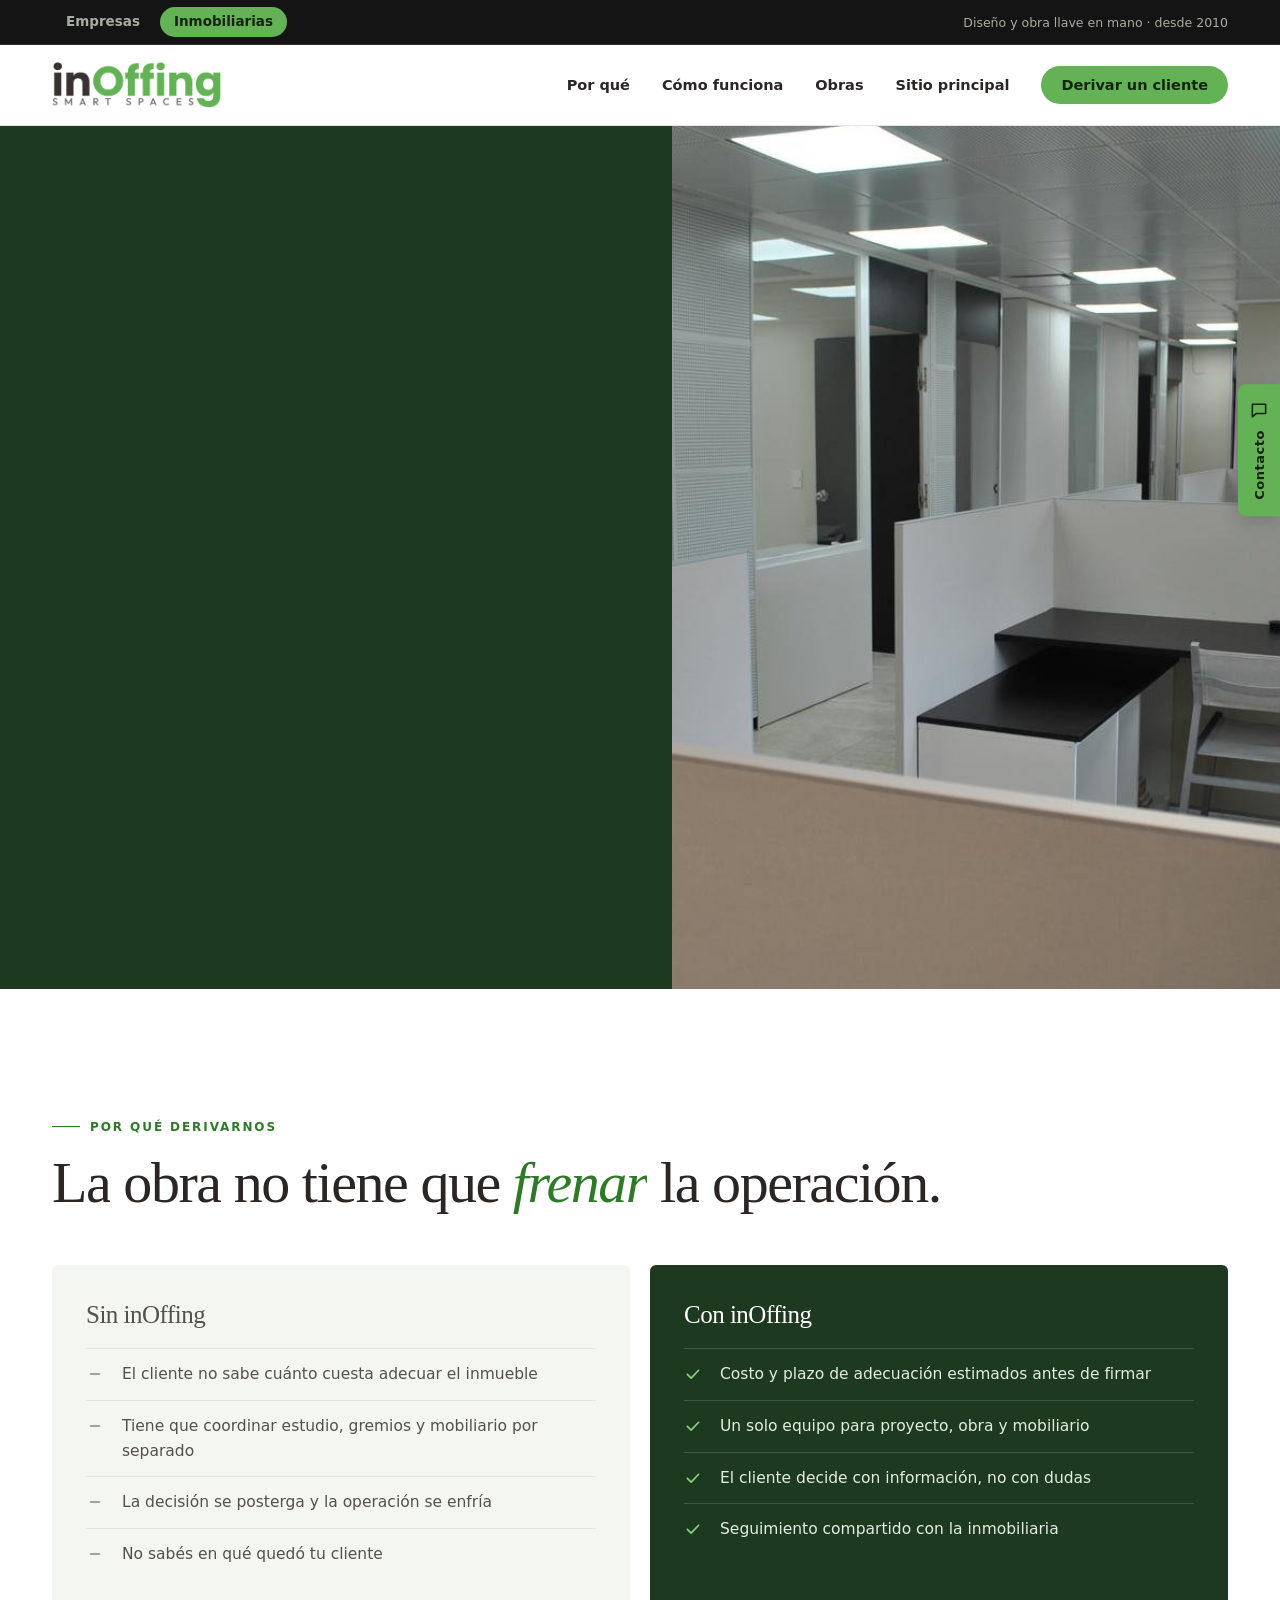
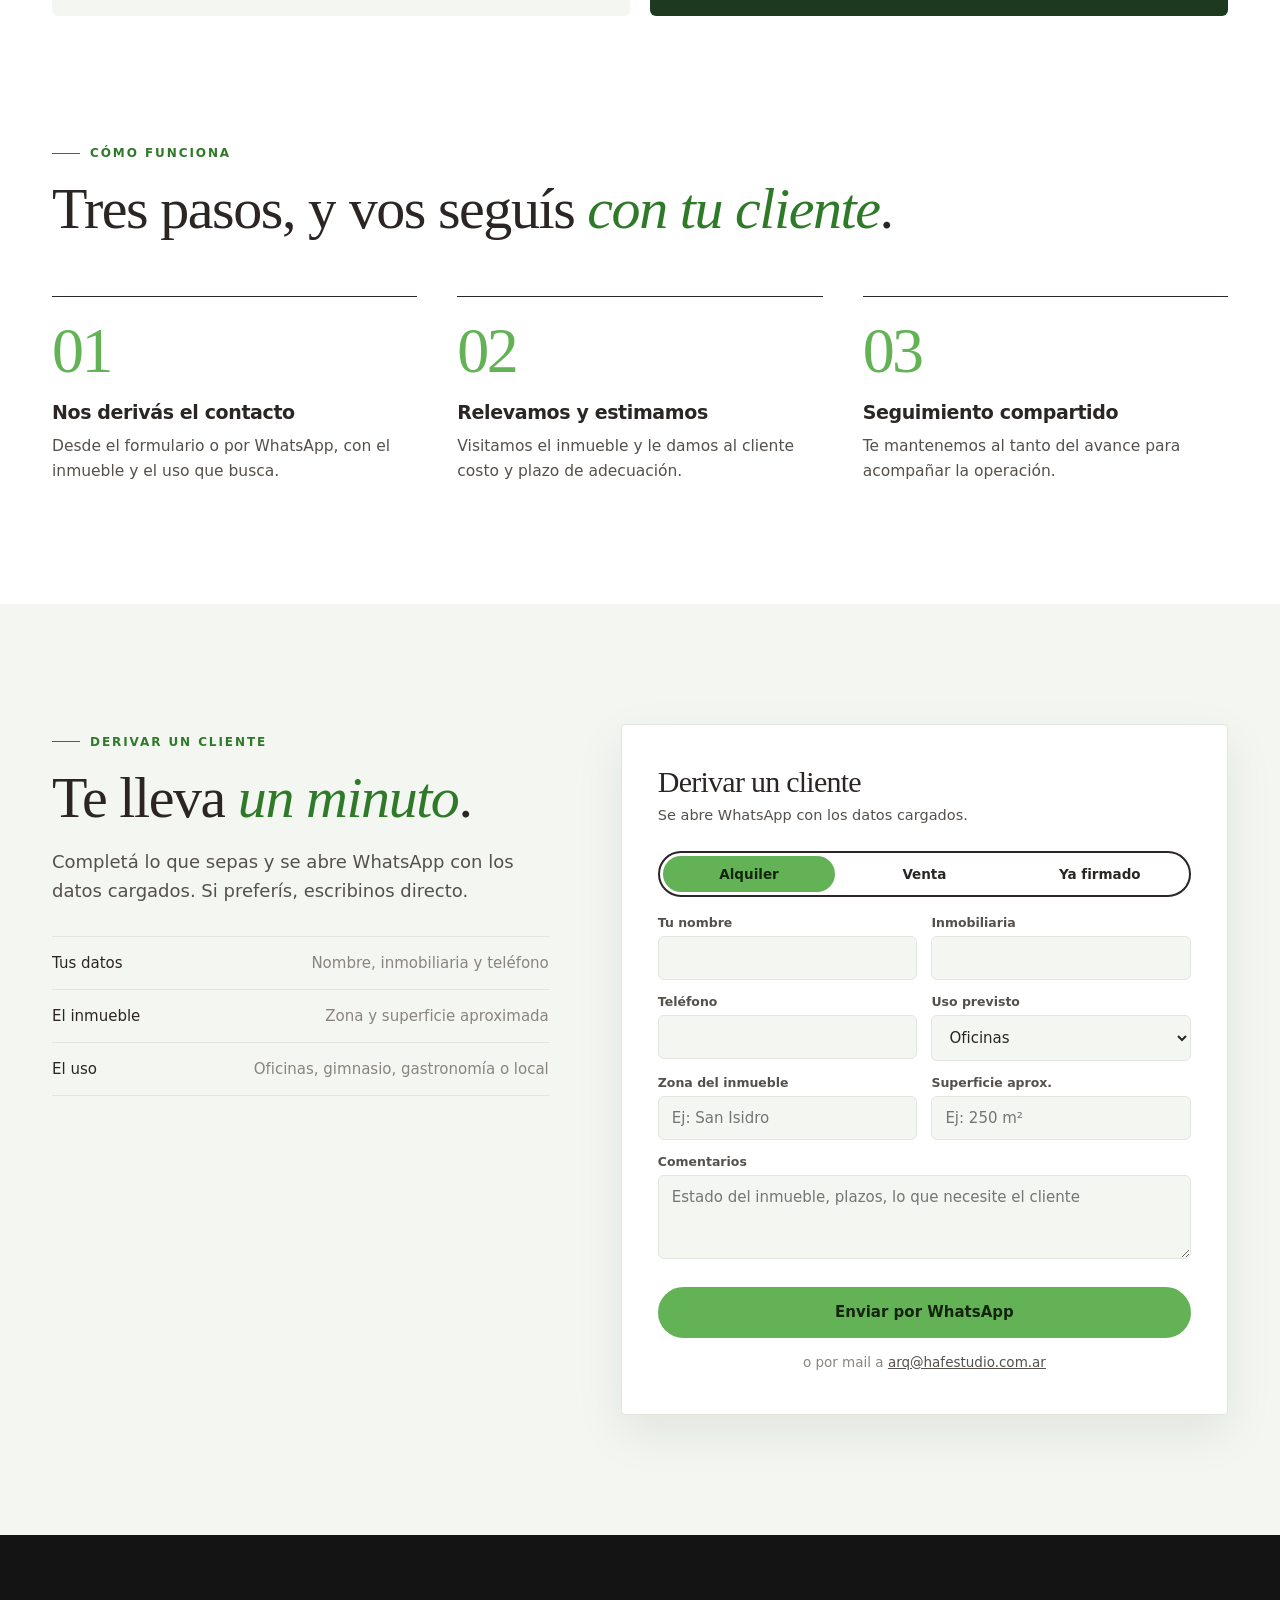
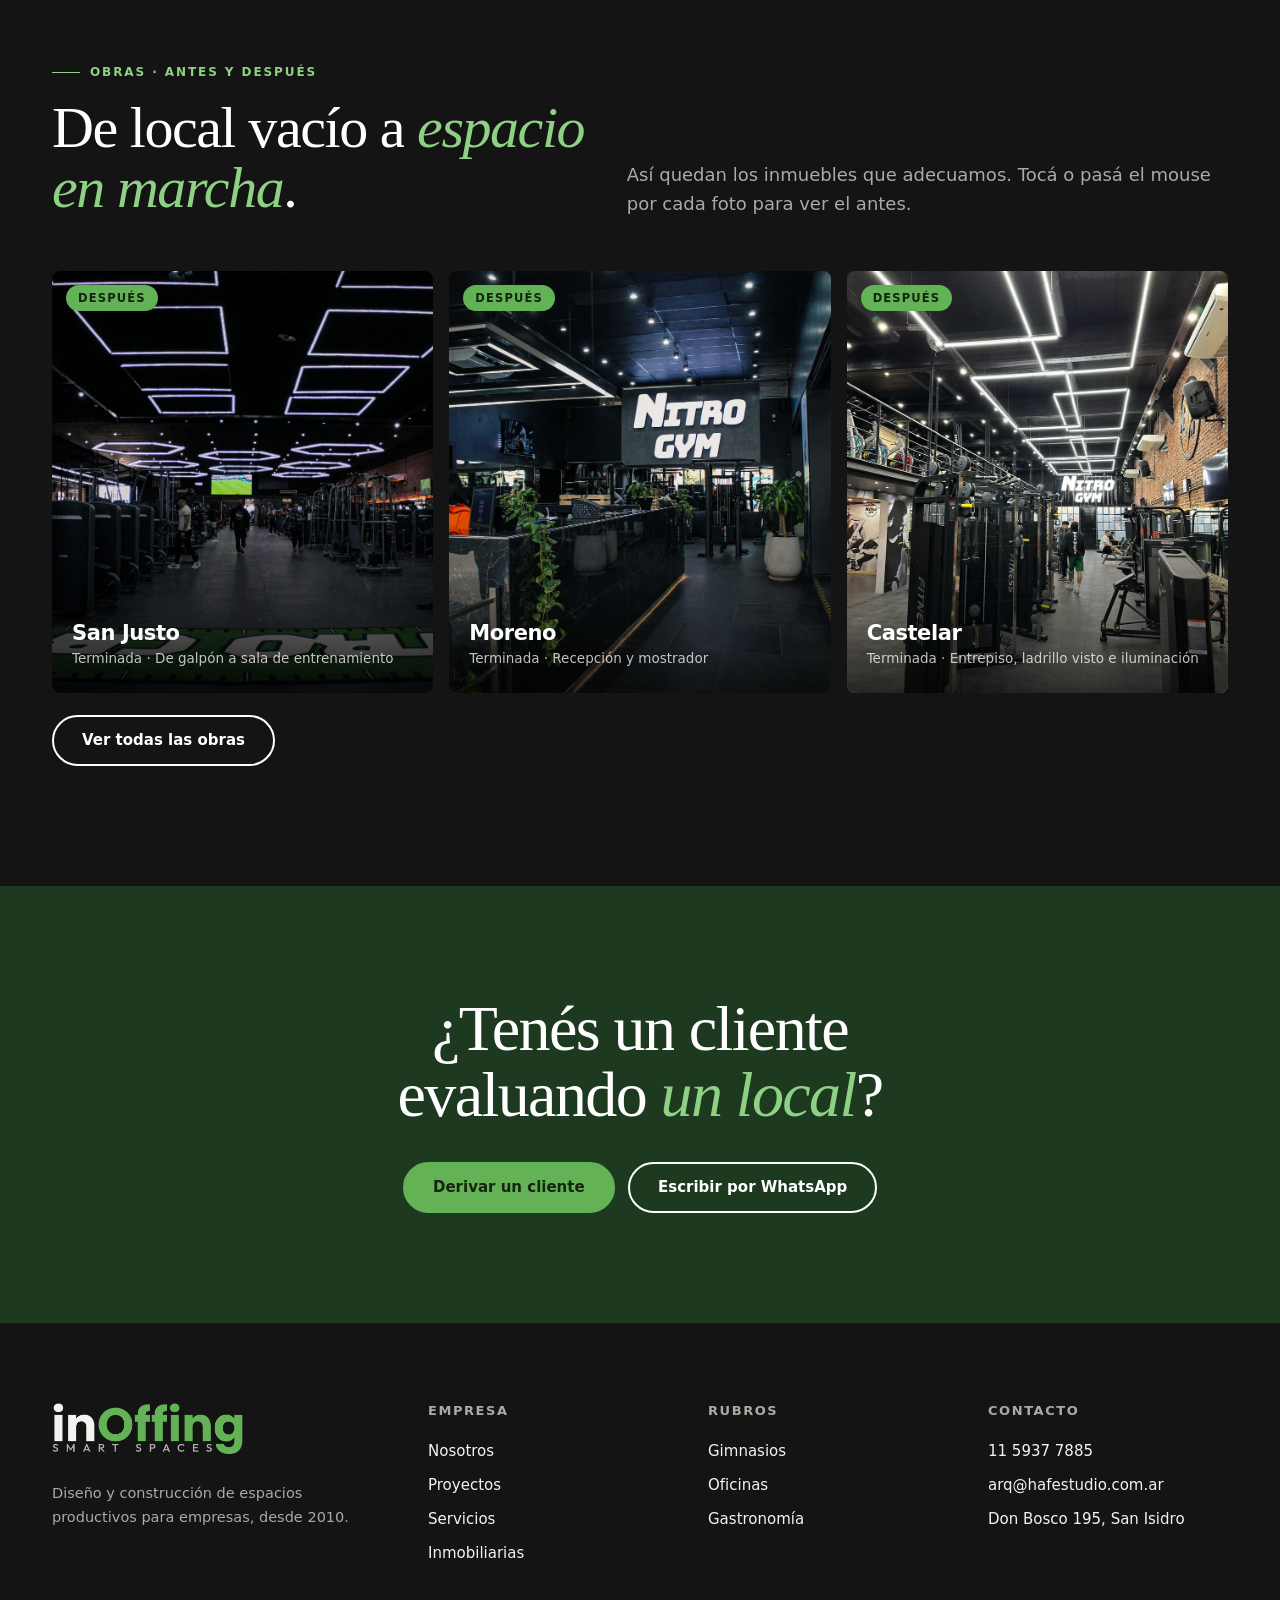
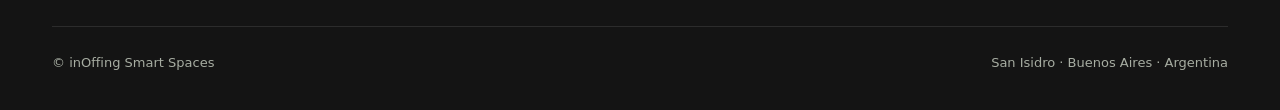
==== commit 699027e4: "Barra Empresas | Inmobiliarias arriba de todo y acceso desde la portada Co-Authored-By: Claude Opus " ====
--- a/inmobiliarias.html
+++ b/inmobiliarias.html
@@ -41,6 +41,13 @@
 </svg>
 
 <header class="nav" data-nav>
+  <nav class="switch" aria-label="Elegí la página">
+    <div class="wrap">
+      <a href="./">Empresas</a>
+      <a aria-current="page" href="inmobiliarias.html">Inmobiliarias</a>
+      <span class="sw-sub">Diseño y obra llave en mano · desde 2010</span>
+    </div>
+  </nav>
   <div class="wrap">
     <a class="logo" href="./" aria-label="inOffing Smart Spaces, inicio"><picture><source srcset="img/logo-light.png" media="(prefers-color-scheme: dark)"><img src="img/logo.png" alt="inOffing Smart Spaces" width="756" height="206"></picture></a>
     <ul id="menu">
--- a/css/site.css
+++ b/css/site.css
@@ -84,11 +84,22 @@
 .burger svg{width:26px;height:26px}
 @media (max-width:980px){
   .burger{display:block}
-  .nav ul{display:none;position:absolute;top:80px;left:0;right:0;background:var(--bg);flex-direction:column;align-items:stretch;gap:0;padding:8px 18px 20px;border-bottom:1px solid var(--line)}
+  .nav ul{display:none;position:absolute;top:100%;left:0;right:0;background:var(--bg);flex-direction:column;align-items:stretch;gap:0;padding:8px 18px 20px;border-bottom:1px solid var(--line)}
   .nav ul.open{display:flex}
   .nav ul a{display:block;padding:14px 0;border-bottom:1px solid var(--line);font-size:17px}
   .nav ul a.cta{margin-top:14px;text-align:center;border:0}
 }
+
+/* SELECTOR DE PÁGINA (Empresas / Inmobiliarias) */
+.switch{background:var(--dark);border-bottom:1px solid var(--dark-line)}
+.switch .wrap{display:flex;align-items:center;justify-content:flex-start;gap:6px;height:44px}
+.switch a{display:inline-flex;align-items:center;gap:8px;height:30px;padding:0 14px;border-radius:999px;font:600 13.5px/1 var(--display);color:var(--on-dark-2);text-decoration:none;transition:background .2s,color .2s}
+.switch a:hover{color:#fff}
+.switch a[aria-current="page"]{background:var(--green);color:var(--on-green)}
+.switch .sw-sub{margin-left:auto;font:500 12.5px var(--sans);color:var(--on-dark-2)}
+@media (max-width:600px){.switch .wrap{justify-content:center}.switch a{flex:1;justify-content:center;font-size:14px;height:32px}.switch .sw-sub{display:none}}
+.hero-link{text-decoration:none;color:#fff}
+.hero-link:hover i{background:#74C267}
 
 /* HERO */
 .hero{position:relative;min-height:min(90vh,840px);display:flex;align-items:flex-end;color:#fff;overflow:hidden;background:#111}
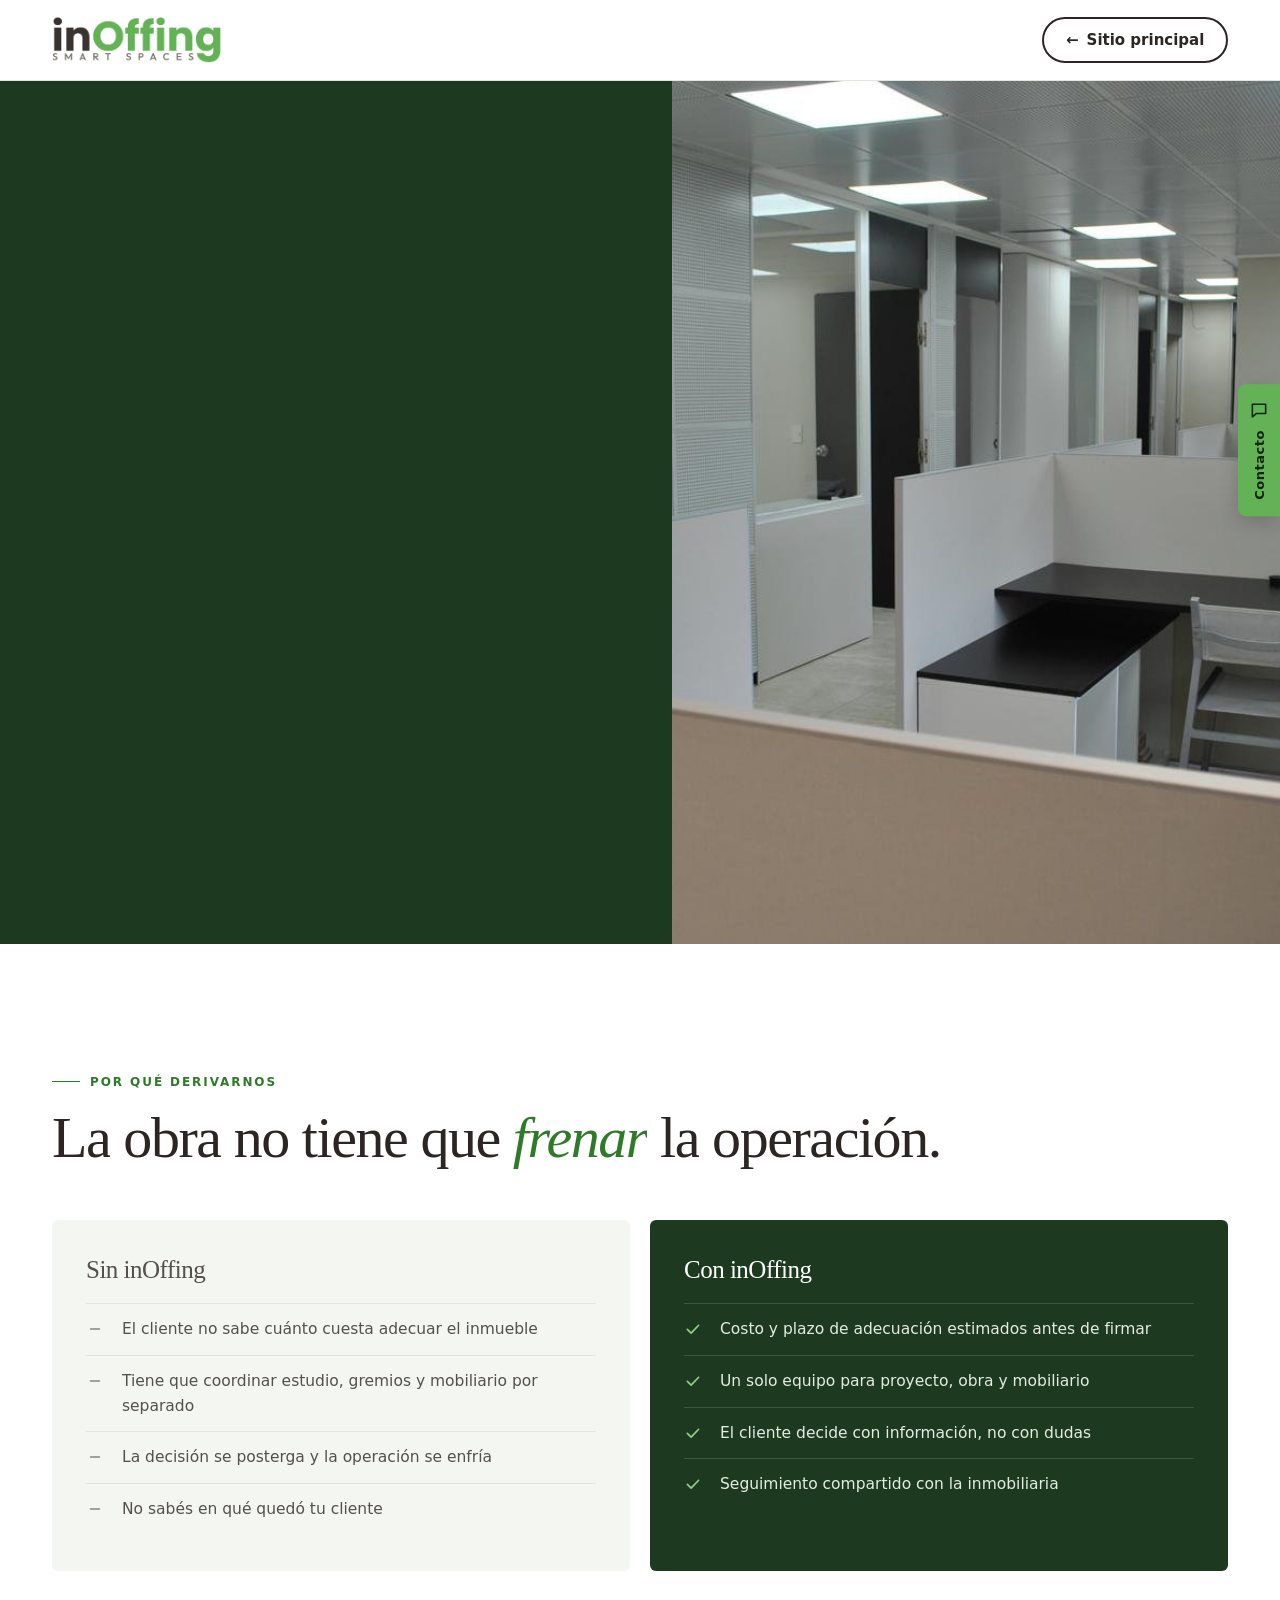
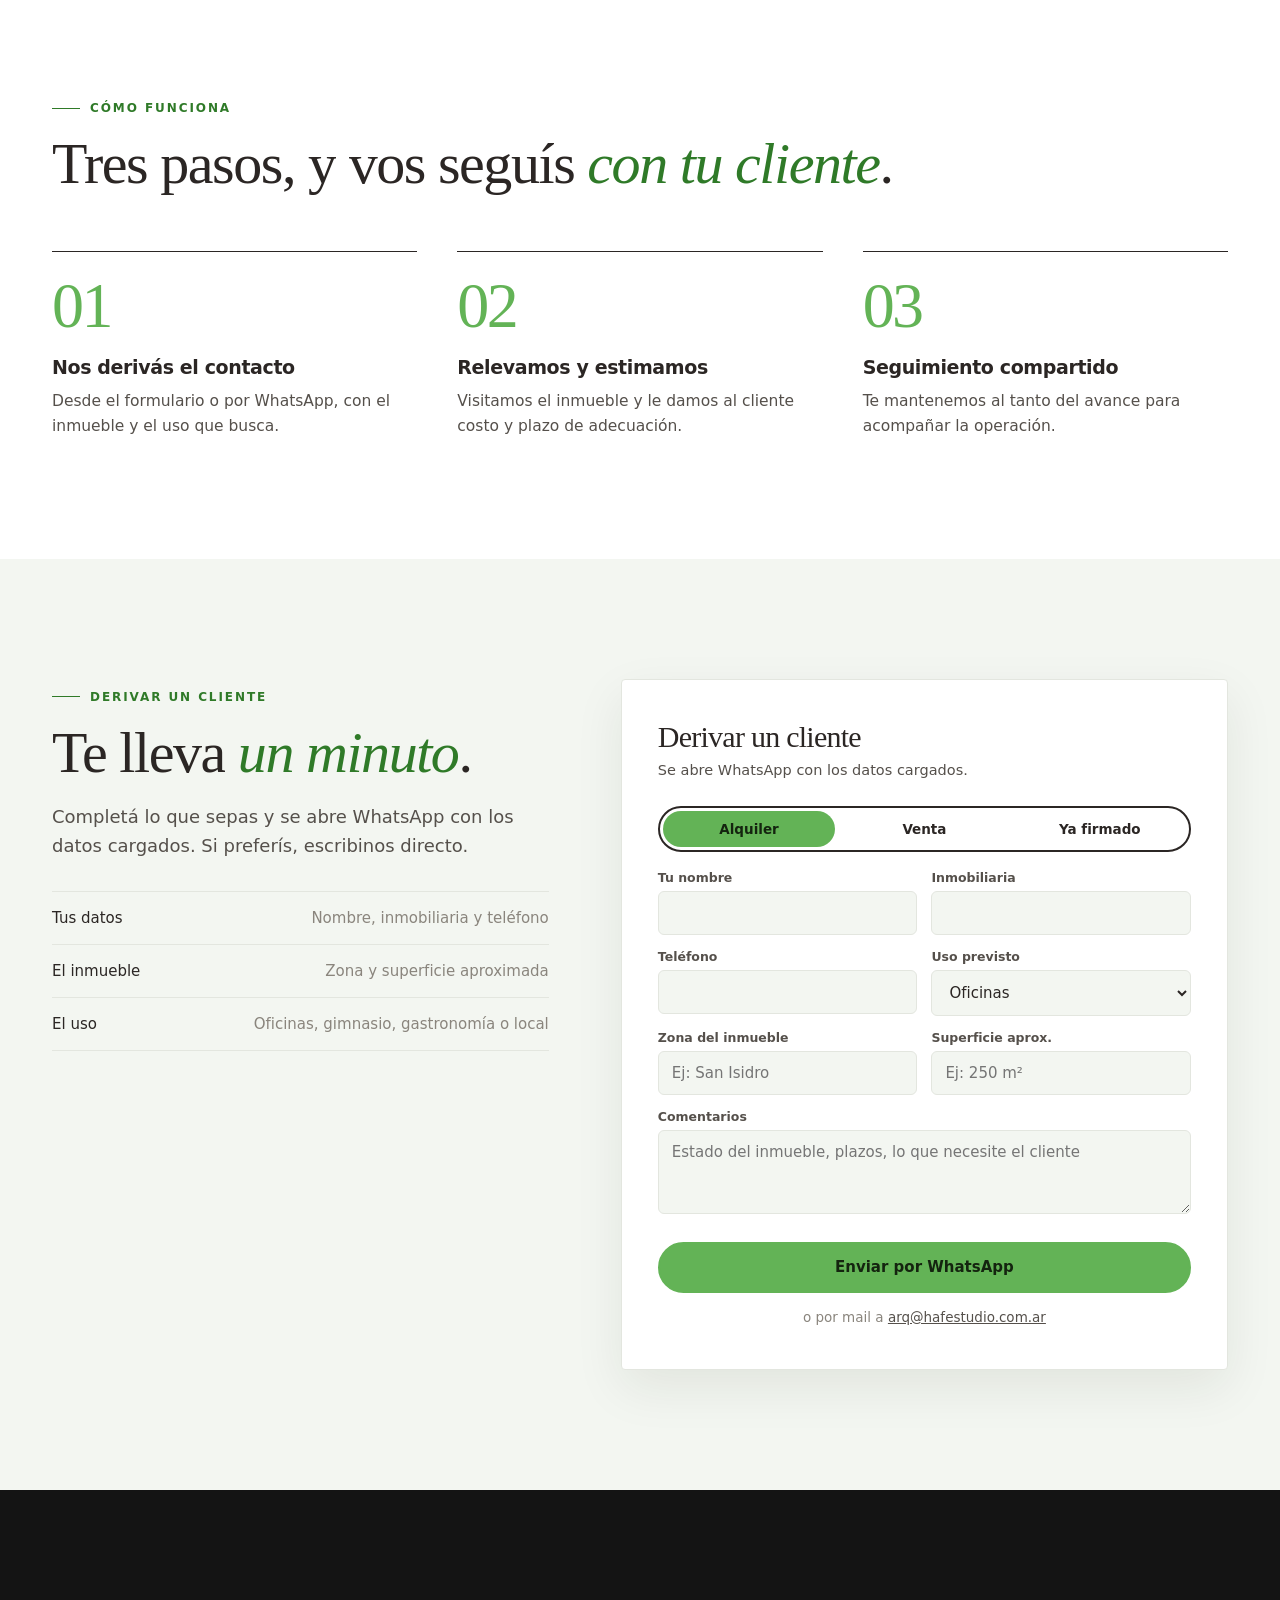
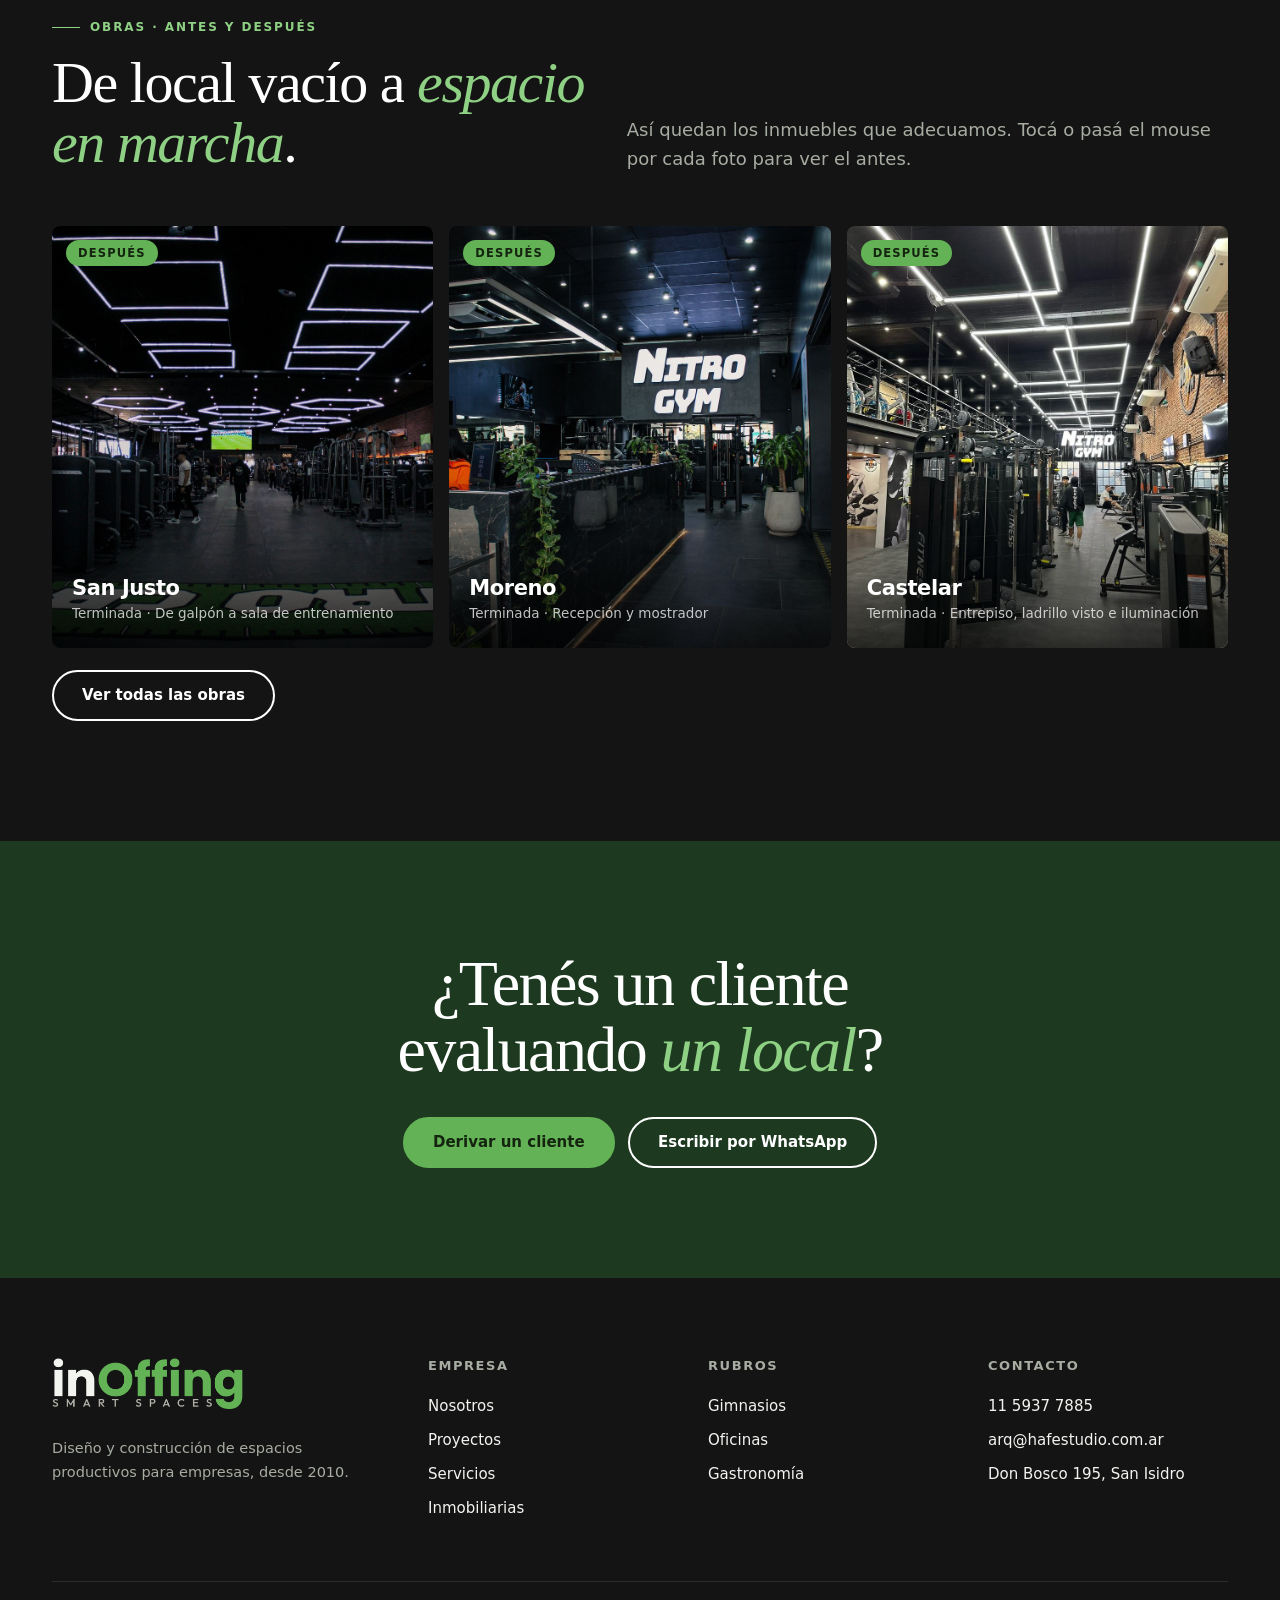
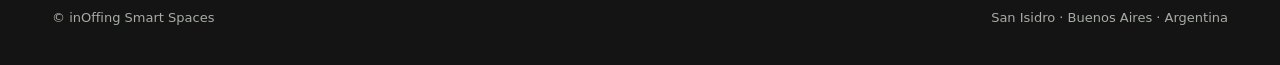
==== commit f8e7991c: "Encabezado simple: logo y un botón para cambiar de página (celular y compu) Co-Authored-By: Claude O" ====
--- a/inmobiliarias.html
+++ b/inmobiliarias.html
@@ -41,23 +41,9 @@
 </svg>
 
 <header class="nav" data-nav>
-  <nav class="switch" aria-label="Elegí la página">
-    <div class="wrap">
-      <a href="./">Empresas</a>
-      <a aria-current="page" href="inmobiliarias.html">Inmobiliarias</a>
-      <span class="sw-sub">Diseño y obra llave en mano · desde 2010</span>
-    </div>
-  </nav>
   <div class="wrap">
     <a class="logo" href="./" aria-label="inOffing Smart Spaces, inicio"><picture><source srcset="img/logo-light.png" media="(prefers-color-scheme: dark)"><img src="img/logo.png" alt="inOffing Smart Spaces" width="756" height="206"></picture></a>
-    <ul id="menu">
-      <li><a href="#por-que">Por qué</a></li>
-      <li><a href="#como">Cómo funciona</a></li>
-      <li><a href="#obras">Obras</a></li>
-      <li><a href="./">Sitio principal</a></li>
-      <li><a href="#derivar" class="cta">Derivar un cliente</a></li>
-    </ul>
-    <button class="burger" id="burger" aria-label="Abrir menú" aria-expanded="false"><svg viewBox="0 0 24 24" fill="none" stroke="currentColor" stroke-width="2" stroke-linecap="round"><path d="M4 7h16M4 12h16M4 17h16"/></svg></button>
+    <a class="nav-go back magnetic" href="./"><span aria-hidden="true">←</span> Sitio principal</a>
   </div>
 </header>
 
--- a/css/site.css
+++ b/css/site.css
@@ -90,14 +90,12 @@
   .nav ul a.cta{margin-top:14px;text-align:center;border:0}
 }
 
-/* SELECTOR DE PÁGINA (Empresas / Inmobiliarias) */
-.switch{background:var(--dark);border-bottom:1px solid var(--dark-line)}
-.switch .wrap{display:flex;align-items:center;justify-content:flex-start;gap:6px;height:44px}
-.switch a{display:inline-flex;align-items:center;gap:8px;height:30px;padding:0 14px;border-radius:999px;font:600 13.5px/1 var(--display);color:var(--on-dark-2);text-decoration:none;transition:background .2s,color .2s}
-.switch a:hover{color:#fff}
-.switch a[aria-current="page"]{background:var(--green);color:var(--on-green)}
-.switch .sw-sub{margin-left:auto;font:500 12.5px var(--sans);color:var(--on-dark-2)}
-@media (max-width:600px){.switch .wrap{justify-content:center}.switch a{flex:1;justify-content:center;font-size:14px;height:32px}.switch .sw-sub{display:none}}
+/* BOTÓN PARA CAMBIAR DE PÁGINA */
+.nav-go{display:inline-flex;align-items:center;gap:8px;height:46px;padding:0 22px;border-radius:999px;font:600 15px/1 var(--display);text-decoration:none;white-space:nowrap;background:var(--green);color:var(--on-green);border:2px solid var(--green);transition:background .2s,color .2s,border-color .2s}
+.nav-go:hover{background:#74C267;border-color:#74C267}
+.nav-go.back{background:transparent;color:var(--ink);border-color:var(--ink)}
+.nav-go.back:hover{background:var(--ink);color:var(--bg)}
+@media (max-width:600px){.nav-go{height:42px;padding:0 18px;font-size:14px}}
 .hero-link{text-decoration:none;color:#fff}
 .hero-link:hover i{background:#74C267}
 
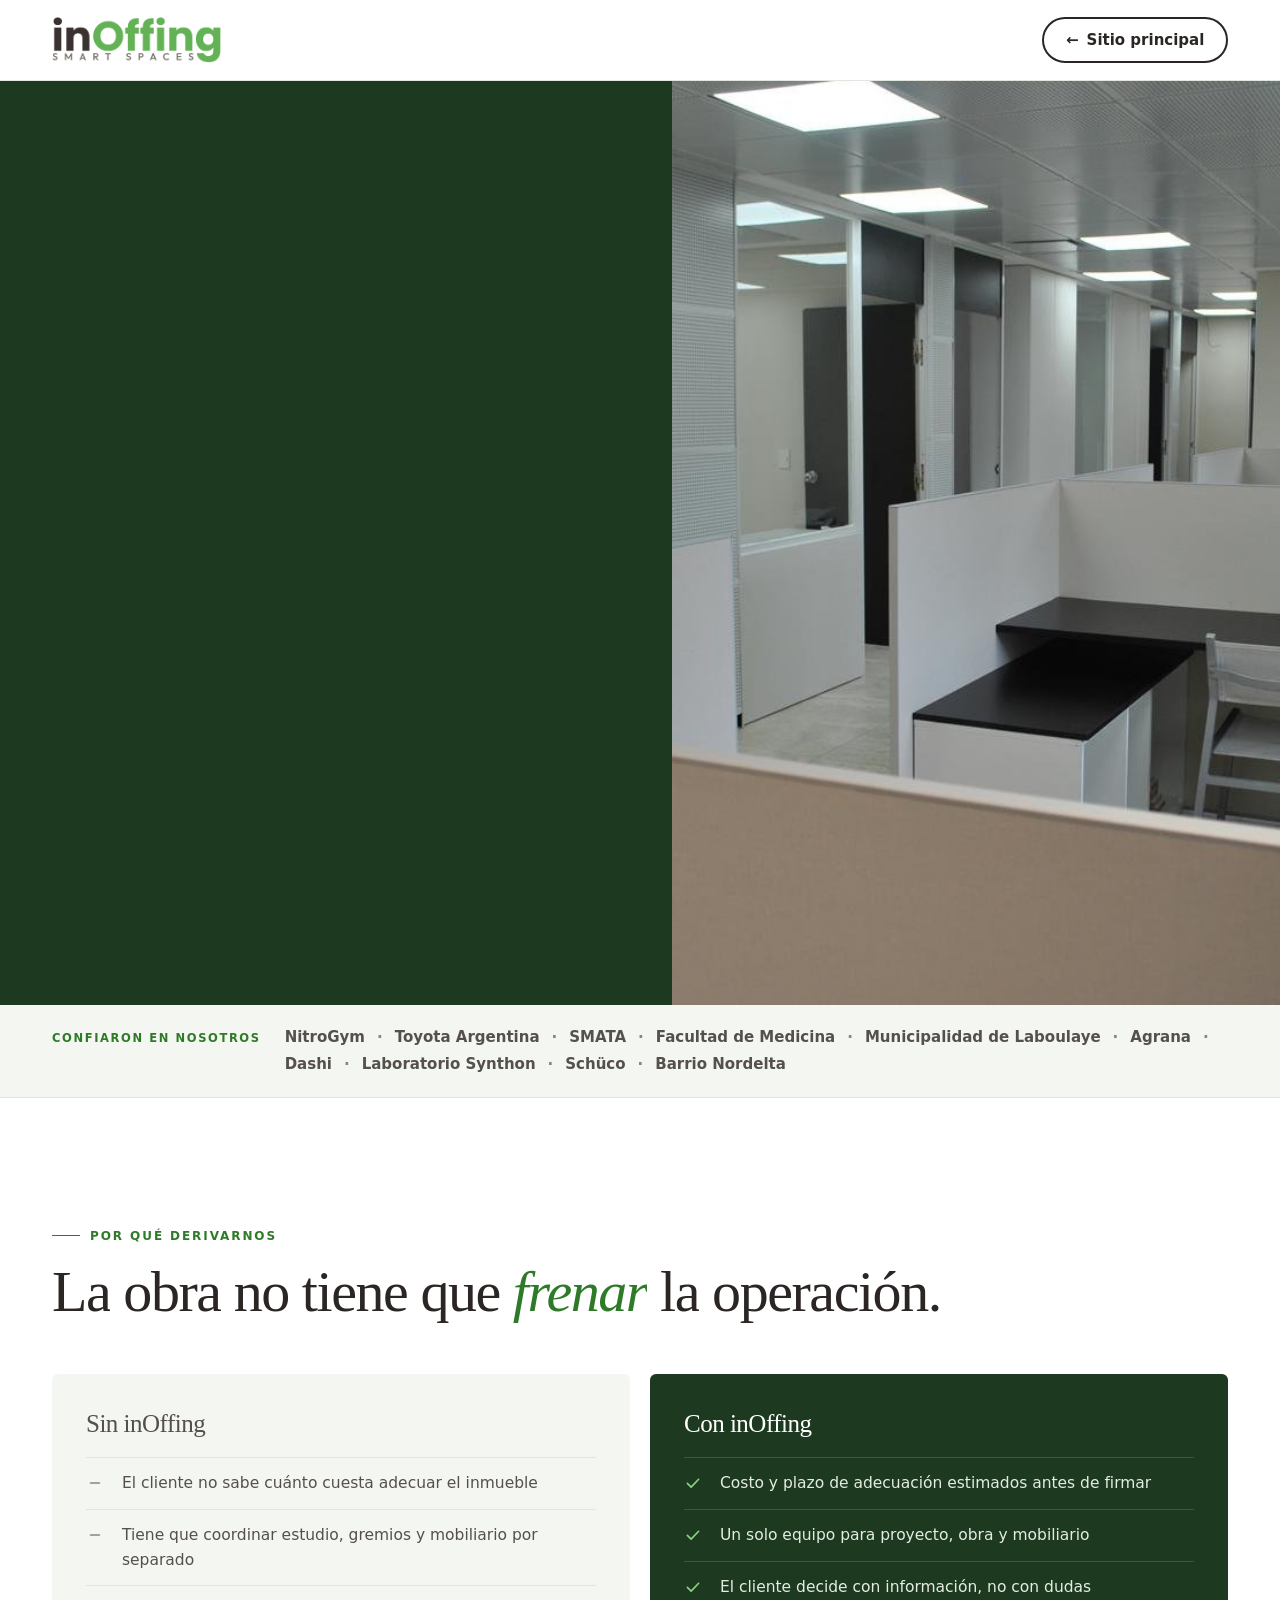
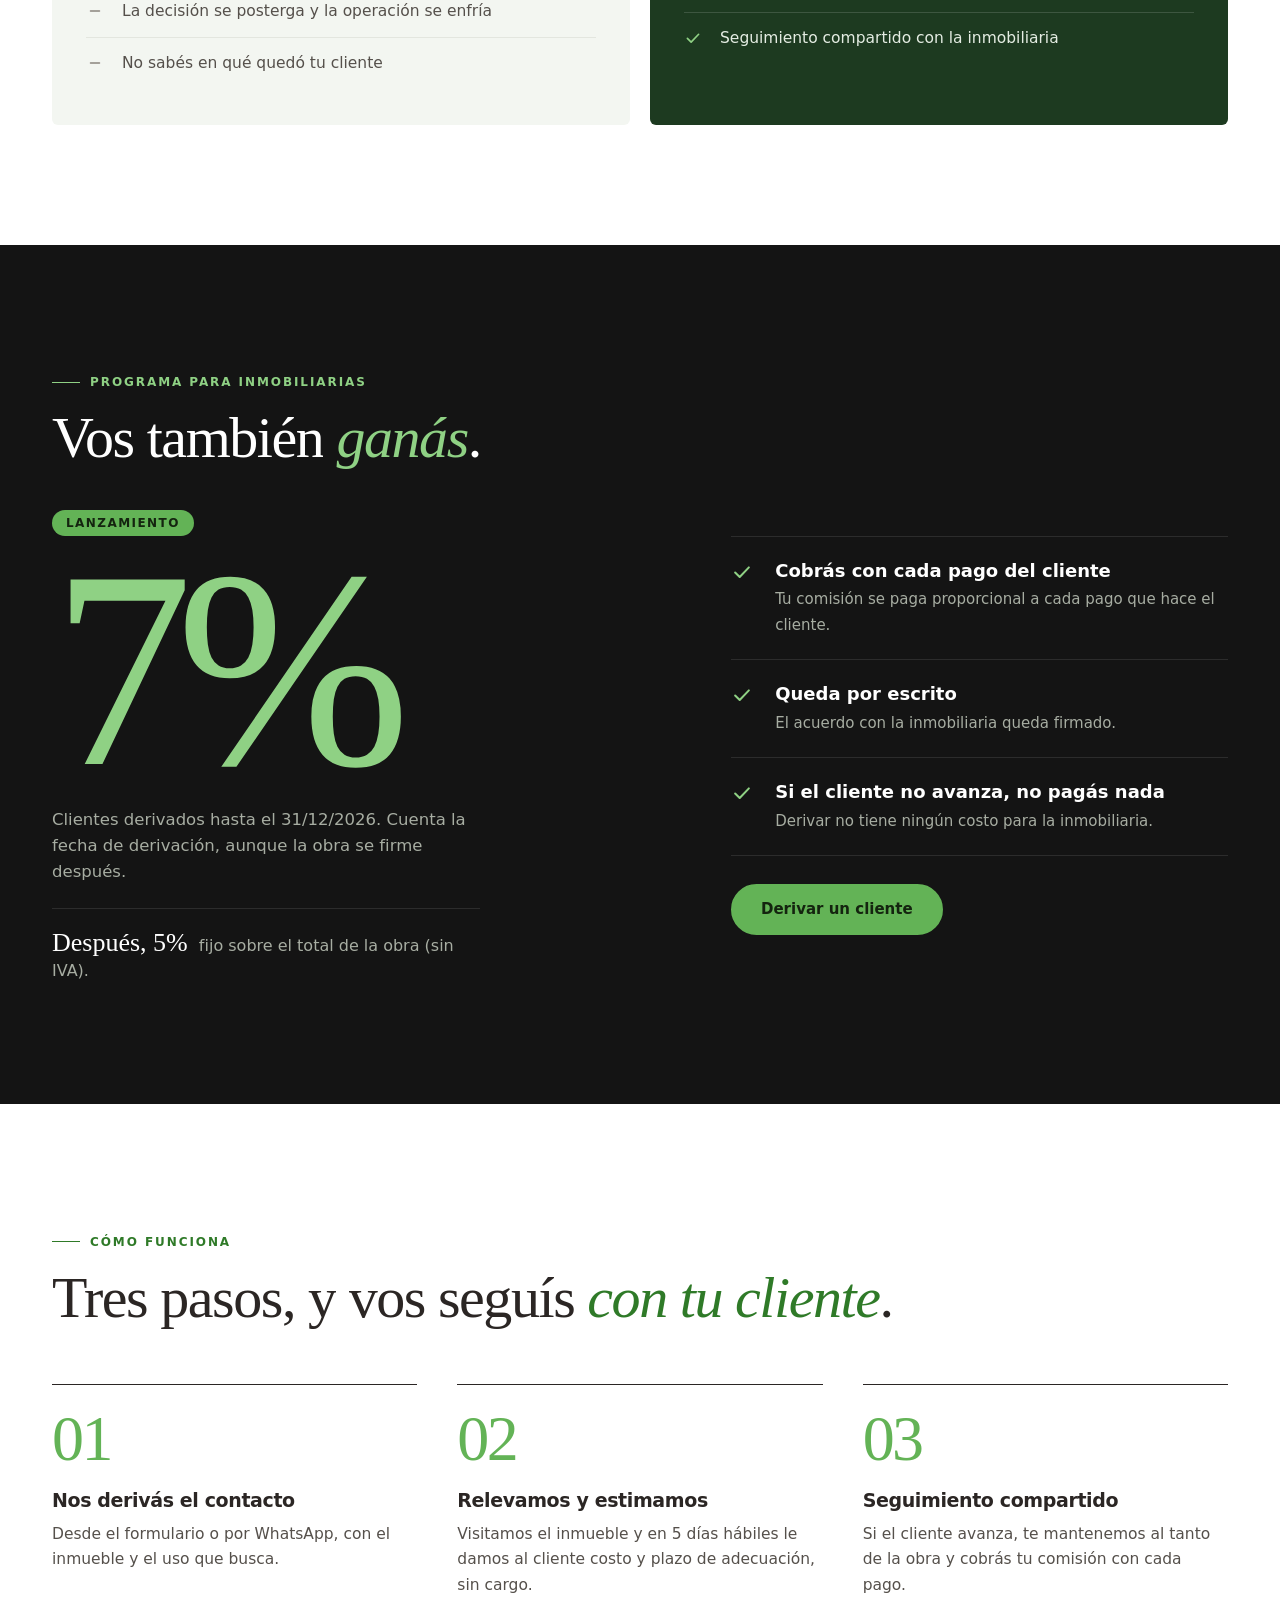
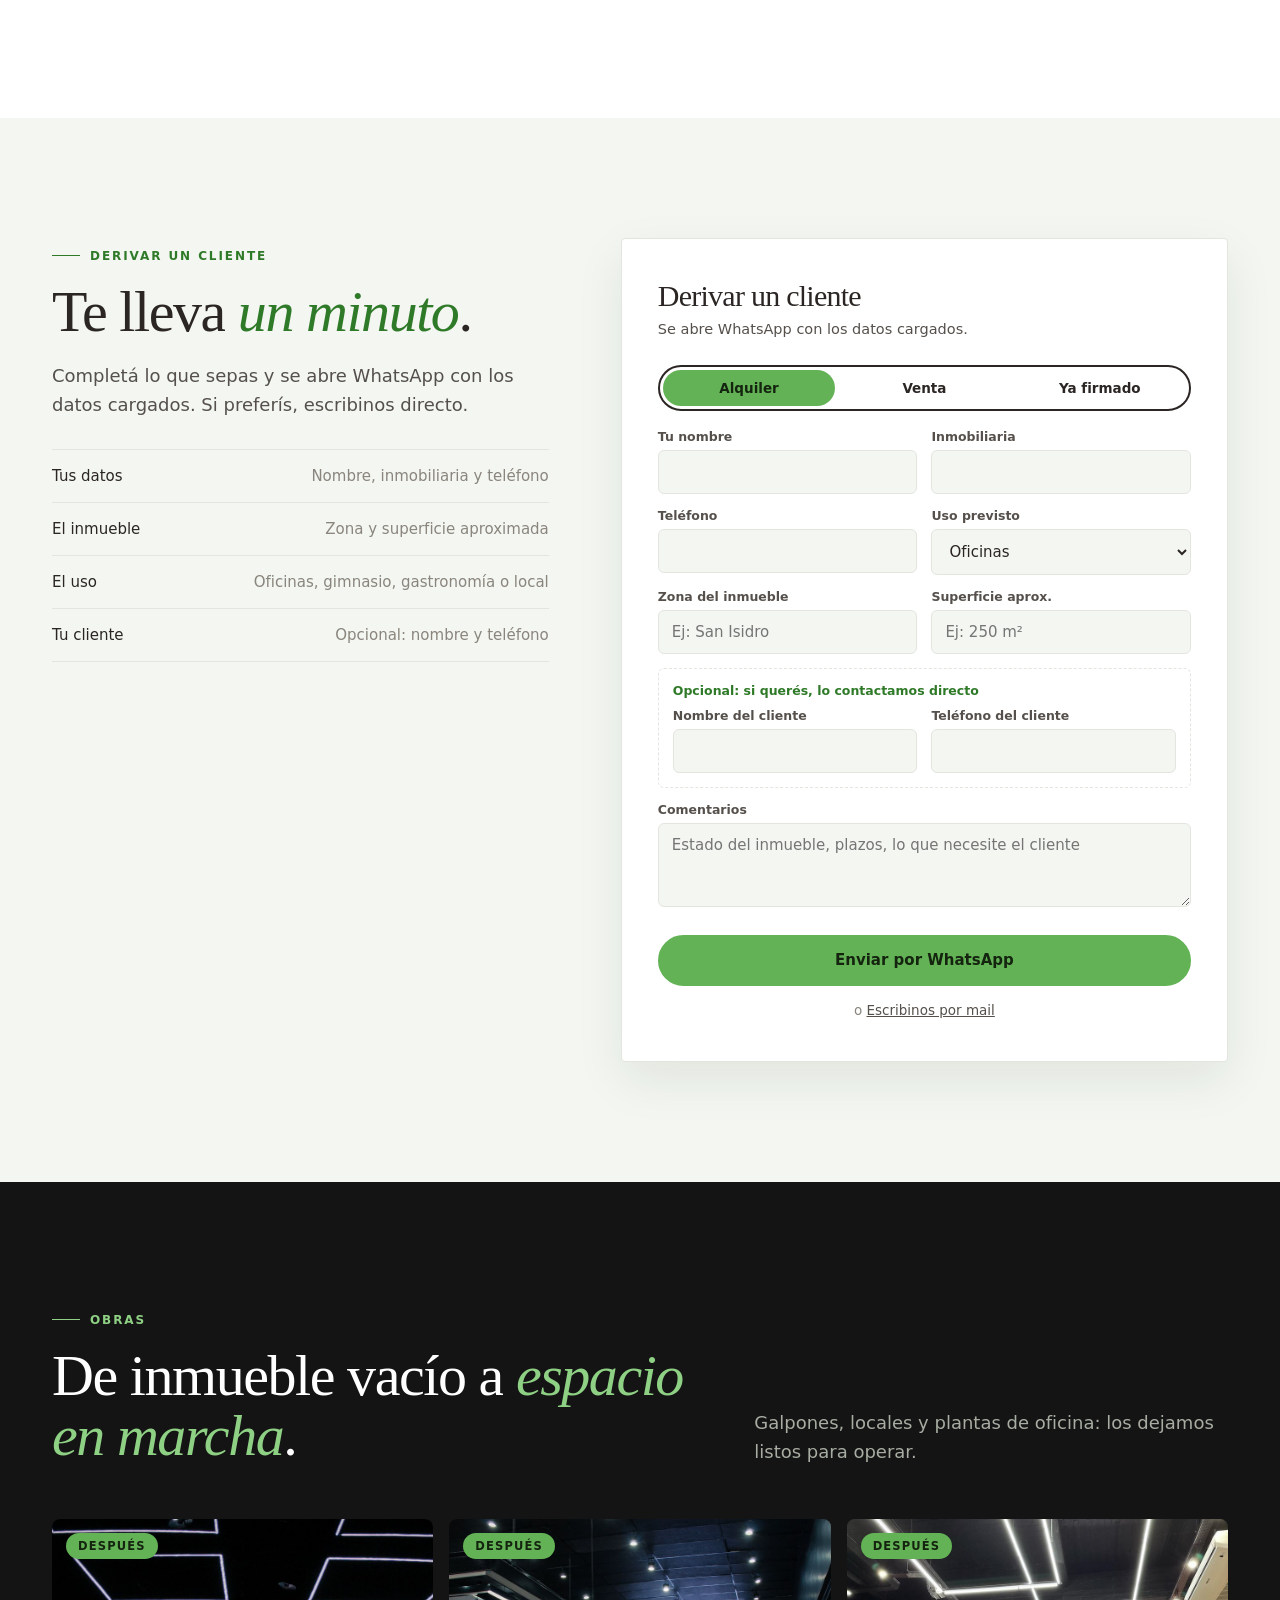
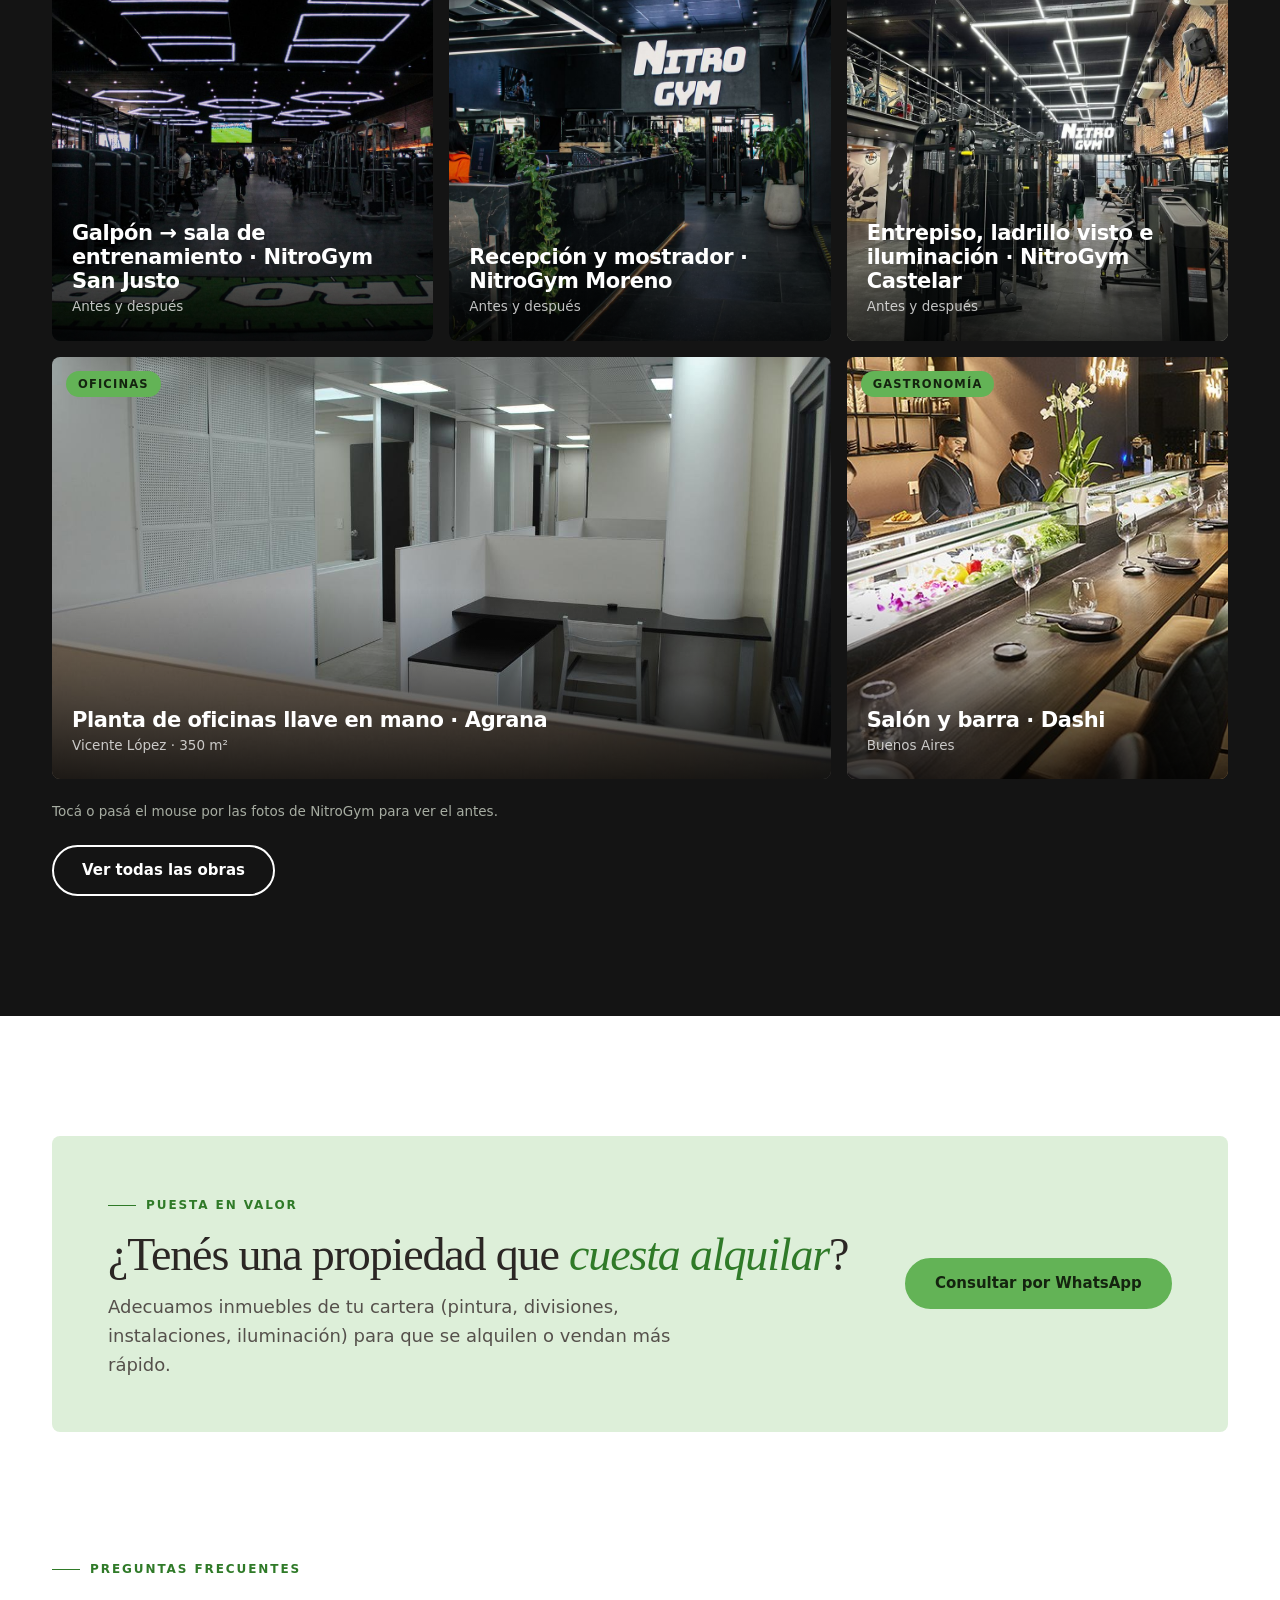
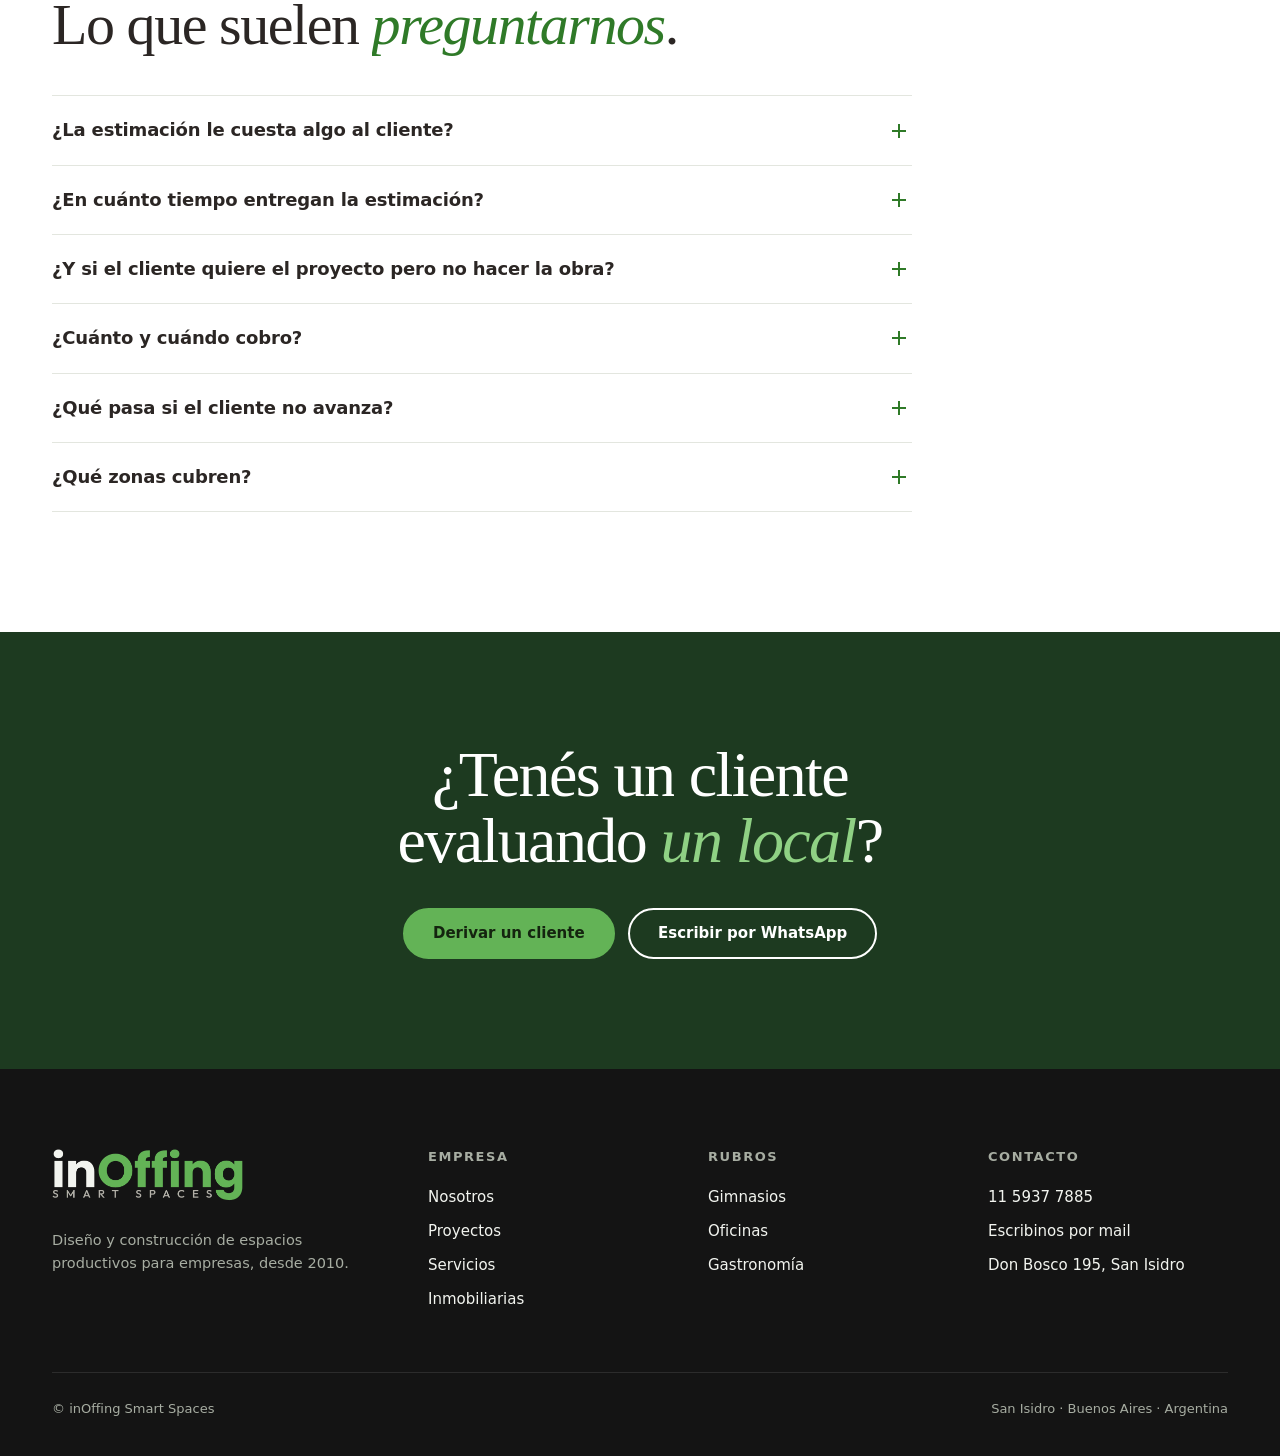
==== commit e11b2ce1: "Inmobiliarias: programa de comisión, puesta en valor, preguntas frecuentes y mejoras de contacto - S" ====
--- a/inmobiliarias.html
+++ b/inmobiliarias.html
@@ -6,14 +6,14 @@
 <meta http-equiv="Content-Security-Policy" content="default-src 'none'; script-src 'self'; style-src 'self' 'unsafe-inline' https://fonts.googleapis.com; font-src https://fonts.gstatic.com; img-src 'self' data:; connect-src 'none'; base-uri 'none'; form-action 'self'; object-src 'none'">
 <meta name="referrer" content="strict-origin-when-cross-origin">
 <title>inOffing para inmobiliarias</title>
-<meta name="description" content="Página para inmobiliarias: derivá a tu cliente y lo ayudamos a decidir con costo y plazo de adecuación. Si avanza, le entregamos el espacio listo para operar.">
+<meta name="description" content="Derivá a tu cliente: le damos costo y plazo de adecuación sin cargo antes de firmar, y vos cobrás hasta 7% por cada obra concretada.">
 <link rel="canonical" href="https://inoffing.github.io/inmobiliarias">
 <meta property="og:type" content="website">
 <meta property="og:site_name" content="inOffing">
 <meta property="og:locale" content="es_AR">
 <meta property="og:url" content="https://inoffing.github.io/inmobiliarias">
 <meta property="og:title" content="inOffing para inmobiliarias">
-<meta property="og:description" content="Tu cliente alquila. Nosotros lo dejamos funcionando: costo y plazo de adecuación antes de firmar, y obra llave en mano.">
+<meta property="og:description" content="Derivá a tu cliente: le damos costo y plazo de adecuación sin cargo antes de firmar, y vos cobrás hasta 7% por cada obra concretada.">
 <meta property="og:image" content="https://inoffing.github.io/img/og-inmobiliarias.jpg">
 <meta property="og:image:type" content="image/jpeg">
 <meta property="og:image:width" content="1200">
@@ -53,11 +53,12 @@
     <span class="ip-tag" data-hero-in style="--hd:0">Para inmobiliarias</span>
     <h1 data-split>Tu cliente alquila. Nosotros lo dejamos <em>funcionando</em>.</h1>
     <p data-hero-in style="--hd:1">Antes de firmar, le damos a tu cliente costo y plazo de adecuación del inmueble. Si avanza, diseñamos, construimos y se lo entregamos listo para operar.</p>
-    <div class="ctas" data-hero-in style="--hd:2">
+    <a class="ip-promo" href="#ganas" data-hero-in style="--hd:2"><b>Lanzamiento</b><span>7% por cada obra concretada · hasta el 31/12</span></a>
+    <div class="ctas" data-hero-in style="--hd:3">
       <a class="pill pill-green magnetic" href="#derivar">Derivar un cliente</a>
       <a class="pill pill-light magnetic" href="https://wa.me/5491159377885?text=Hola%20inOffing%2C%20soy%20de%20una%20inmobiliaria%20y%20quiero%20saber%20c%C3%B3mo%20trabajan%20con%20inmobiliarias." target="_blank" rel="noopener">Escribir por WhatsApp</a>
     </div>
-    <div class="ip-note" data-hero-in style="--hd:3"><span>Desde 2010</span><span>Más de 50 empresas clientes</span><span>AMBA e interior</span></div>
+    <div class="ip-note" data-hero-in style="--hd:4"><span>Desde 2010</span><span>Más de 50 empresas clientes</span><span>AMBA e interior</span></div>
   </div>
   <div class="ip-hero-img">
     <img src="img/agrana-interior.jpg" alt="Oficinas de Agrana en Vicente López con puestos de trabajo y salas vidriadas, obra llave en mano de inOffing" width="1280" height="859">
@@ -65,12 +66,20 @@
       <small>Ficha de adecuación</small>
       <b>Lo que recibe tu cliente</b>
       <dl>
-        <dt>Relevamiento</dt><dd>Visita y medición</dd>
-        <dt>Estimación</dt><dd>Costo y plazo</dd>
+        <dt>Relevamiento</dt><dd>Visita sin cargo</dd>
+        <dt>Estimación</dt><dd>Costo y plazo, sin cargo</dd>
+        <dt>Entrega</dt><dd>En 5 días hábiles</dd>
         <dt>Obra</dt><dd>Llave en mano</dd>
         <dt>Seguimiento</dt><dd>Compartido con vos</dd>
       </dl>
     </div>
+  </div>
+</section>
+
+<section class="ip-clientes" aria-label="Clientes">
+  <div class="wrap">
+    <span>Confiaron en nosotros</span>
+    <ul><li>NitroGym</li><li>Toyota Argentina</li><li>SMATA</li><li>Facultad de Medicina</li><li>Municipalidad de Laboulaye</li><li>Agrana</li><li>Dashi</li><li>Laboratorio Synthon</li><li>Schüco</li><li>Barrio Nordelta</li></ul>
   </div>
 </section>
 
@@ -85,14 +94,37 @@
   </div>
 </section>
 
-<section class="sec on-light" id="como" style="padding-top:0">
+<section class="sec ip-ganas" id="ganas">
+  <div class="wrap">
+    <div class="ip-ganas-head">
+      <span class="kick reveal">Programa para inmobiliarias</span>
+      <h2 class="h2" data-split>Vos también <em>ganás</em>.</h2>
+    </div>
+    <div class="ip-ganas-grid">
+      <div class="ip-pct reveal">
+        <span class="ip-pct-tag">Lanzamiento</span>
+        <strong>7%</strong>
+        <p>Clientes derivados hasta el 31/12/2026. Cuenta la fecha de derivación, aunque la obra se firme después.</p>
+        <p class="ip-pct-after"><b>Después, 5%</b> fijo sobre el total de la obra (sin IVA).</p>
+      </div>
+      <ul class="ip-ganas-list reveal">
+        <li><svg viewBox="0 0 24 24" fill="none" stroke="currentColor" stroke-width="2.2" stroke-linecap="round" stroke-linejoin="round" aria-hidden="true"><path d="M4.5 12.5l5 5L19.5 7"/></svg><div><b>Cobrás con cada pago del cliente</b><span>Tu comisión se paga proporcional a cada pago que hace el cliente.</span></div></li>
+        <li><svg viewBox="0 0 24 24" fill="none" stroke="currentColor" stroke-width="2.2" stroke-linecap="round" stroke-linejoin="round" aria-hidden="true"><path d="M4.5 12.5l5 5L19.5 7"/></svg><div><b>Queda por escrito</b><span>El acuerdo con la inmobiliaria queda firmado.</span></div></li>
+        <li><svg viewBox="0 0 24 24" fill="none" stroke="currentColor" stroke-width="2.2" stroke-linecap="round" stroke-linejoin="round" aria-hidden="true"><path d="M4.5 12.5l5 5L19.5 7"/></svg><div><b>Si el cliente no avanza, no pagás nada</b><span>Derivar no tiene ningún costo para la inmobiliaria.</span></div></li>
+        <li class="ip-ganas-cta"><a class="pill pill-green magnetic" href="#derivar">Derivar un cliente</a></li>
+      </ul>
+    </div>
+  </div>
+</section>
+
+<section class="sec on-light" id="como">
   <div class="wrap">
     <span class="kick reveal">Cómo funciona</span>
     <h2 class="h2" data-split>Tres pasos, y vos seguís <em>con tu cliente</em>.</h2>
     <ol class="ip-steps">
       <li class="reveal"><span class="num">01</span><b>Nos derivás el contacto</b><span>Desde el formulario o por WhatsApp, con el inmueble y el uso que busca.</span></li>
-      <li class="reveal"><span class="num">02</span><b>Relevamos y estimamos</b><span>Visitamos el inmueble y le damos al cliente costo y plazo de adecuación.</span></li>
-      <li class="reveal"><span class="num">03</span><b>Seguimiento compartido</b><span>Te mantenemos al tanto del avance para acompañar la operación.</span></li>
+      <li class="reveal"><span class="num">02</span><b>Relevamos y estimamos</b><span>Visitamos el inmueble y en 5 días hábiles le damos al cliente costo y plazo de adecuación, sin cargo.</span></li>
+      <li class="reveal"><span class="num">03</span><b>Seguimiento compartido</b><span>Si el cliente avanza, te mantenemos al tanto de la obra y cobrás tu comisión con cada pago.</span></li>
     </ol>
   </div>
 </section>
@@ -107,6 +139,7 @@
         <li>Tus datos<span>Nombre, inmobiliaria y teléfono</span></li>
         <li>El inmueble<span>Zona y superficie aproximada</span></li>
         <li>El uso<span>Oficinas, gimnasio, gastronomía o local</span></li>
+        <li>Tu cliente<span>Opcional: nombre y teléfono</span></li>
       </ul>
     </div>
     <form class="form reveal" id="inmoForm" novalidate>
@@ -129,38 +162,102 @@
         <div class="f"><label for="i-zona">Zona del inmueble</label><input id="i-zona" placeholder="Ej: San Isidro"></div>
         <div class="f"><label for="i-m2">Superficie aprox.</label><input id="i-m2" placeholder="Ej: 250 m²"></div>
       </div>
+      <div class="ip-opt">
+        <p>Opcional: si querés, lo contactamos directo</p>
+        <div class="row">
+          <div class="f"><label for="i-cnombre">Nombre del cliente</label><input id="i-cnombre" autocomplete="off"></div>
+          <div class="f"><label for="i-ctel">Teléfono del cliente</label><input id="i-ctel" type="tel" autocomplete="off"></div>
+        </div>
+      </div>
       <div class="f"><label for="i-msg">Comentarios</label><textarea id="i-msg" placeholder="Estado del inmueble, plazos, lo que necesite el cliente"></textarea></div>
       <button class="pill pill-green" type="submit">Enviar por WhatsApp</button>
       <p class="err" id="i-err">Completá tu nombre y teléfono para enviar.</p>
-      <div class="alt">o por mail a <a id="i-mail" href="#contacto" data-mail="Derivación de cliente — inmobiliaria">mail</a></div>
+      <div class="alt">o <a id="i-mail" href="#derivar" data-mail="Derivación de cliente — inmobiliaria" data-mail-keep>Escribinos por mail</a></div>
     </form>
   </div>
 </section>
 
 <section class="sec ad dark" id="obras">
   <div class="wrap">
-    <div class="head"><div><span class="kick reveal">Obras · Antes y después</span><h2 class="h2" data-split>De local vacío a <em>espacio en marcha</em>.</h2></div><p class="lead reveal">Así quedan los inmuebles que adecuamos. Tocá o pasá el mouse por cada foto para ver el antes.</p></div>
+    <div class="head"><div><span class="kick reveal">Obras</span><h2 class="h2" data-split>De inmueble vacío a <em>espacio en marcha</em>.</h2></div><p class="lead reveal">Galpones, locales y plantas de oficina: los dejamos listos para operar.</p></div>
     <div class="ad-grid">
       <div class="ad-card reveal" tabindex="0">
-        <img class="despues" src="img/ng-sala-despues.jpg" alt="Salón de Nitro Gym San Justo con luminarias hexagonales y pista de césped" loading="lazy">
+        <img class="despues" src="img/ng-sala-despues.jpg" alt="Salón de NitroGym San Justo con luminarias hexagonales y pista de césped" loading="lazy">
         <img class="antes" src="img/ng-sala-antes.jpg" alt="El mismo galpón vacío al inicio de la obra" loading="lazy">
         <span class="ad-tag"><span class="d">Después</span><span class="a">Antes</span></span>
-        <div class="ad-body"><b>San Justo</b><span>Terminada · De galpón a sala de entrenamiento</span></div>
+        <div class="ad-body"><b>Galpón → sala de entrenamiento · NitroGym San Justo</b><span>Antes y después</span></div>
       </div>
       <div class="ad-card reveal" tabindex="0">
-        <img class="despues" src="img/ng-recep-despues.jpg" alt="Recepción de Nitro Gym Moreno terminada, con mostrador de mármol negro y luminarias cuadradas" loading="lazy">
+        <img class="despues" src="img/ng-recep-despues.jpg" alt="Recepción de NitroGym Moreno terminada, con mostrador de mármol negro y luminarias cuadradas" loading="lazy">
         <img class="antes" src="img/ng-recep-antes.jpg" alt="La misma recepción durante la obra, con el mostrador en placa de yeso" loading="lazy">
         <span class="ad-tag"><span class="d">Después</span><span class="a">Antes</span></span>
-        <div class="ad-body"><b>Moreno</b><span>Terminada · Recepción y mostrador</span></div>
+        <div class="ad-body"><b>Recepción y mostrador · NitroGym Moreno</b><span>Antes y después</span></div>
       </div>
       <div class="ad-card reveal" tabindex="0">
-        <img class="despues" src="img/ng-entrepiso-despues.jpg" alt="Sala de Nitro Gym Castelar con entrepiso, ladrillo visto y luminarias lineales" loading="lazy">
+        <img class="despues" src="img/ng-entrepiso-despues.jpg" alt="Sala de NitroGym Castelar con entrepiso, ladrillo visto y luminarias lineales" loading="lazy">
         <img class="antes" src="img/ng-entrepiso-antes.jpg" alt="La misma sala en obra, con andamios y estructura a la vista" loading="lazy">
         <span class="ad-tag"><span class="d">Después</span><span class="a">Antes</span></span>
-        <div class="ad-body"><b>Castelar</b><span>Terminada · Entrepiso, ladrillo visto e iluminación</span></div>
-      </div>
-    </div>
-    <p class="ad-hint reveal"><a class="pill pill-light" href="./#proyectos">Ver todas las obras</a></p>
+        <div class="ad-body"><b>Entrepiso, ladrillo visto e iluminación · NitroGym Castelar</b><span>Antes y después</span></div>
+      </div>
+      <div class="ad-card reveal wide ad-solo">
+        <img src="img/agrana-interior.jpg" alt="Oficinas de Agrana con puestos de trabajo, tabiques y cielorraso técnico" loading="lazy">
+        <span class="ad-tag">Oficinas</span>
+        <div class="ad-body"><b>Planta de oficinas llave en mano · Agrana</b><span>Vicente López · 350 m²</span></div>
+      </div>
+      <div class="ad-card reveal ad-solo">
+        <img src="img/dashi.jpg" alt="Barra de sushi de Dashi con vitrina refrigerada, banquetas tapizadas y luminarias colgantes" loading="lazy">
+        <span class="ad-tag">Gastronomía</span>
+        <div class="ad-body"><b>Salón y barra · Dashi</b><span>Buenos Aires</span></div>
+      </div>
+    </div>
+    <p class="ad-hint reveal">Tocá o pasá el mouse por las fotos de NitroGym para ver el antes.</p>
+    <p class="reveal" style="margin-top:22px"><a class="pill pill-light" href="./#proyectos">Ver todas las obras</a></p>
+  </div>
+</section>
+
+<section class="sec ip-valor on-light" id="puesta-en-valor">
+  <div class="wrap">
+    <div class="ip-valor-box reveal">
+      <div>
+        <span class="kick">Puesta en valor</span>
+        <h2 class="h2">¿Tenés una propiedad que <em>cuesta alquilar</em>?</h2>
+        <p class="lead">Adecuamos inmuebles de tu cartera (pintura, divisiones, instalaciones, iluminación) para que se alquilen o vendan más rápido.</p>
+      </div>
+      <a class="pill pill-green magnetic" href="https://wa.me/5491159377885?text=Hola%20inOffing%2C%20soy%20de%20una%20inmobiliaria%20y%20quiero%20consultar%20por%20una%20puesta%20en%20valor." target="_blank" rel="noopener">Consultar por WhatsApp</a>
+    </div>
+  </div>
+</section>
+
+<section class="sec ip-faq on-light" id="preguntas" style="padding-top:0">
+  <div class="wrap">
+    <span class="kick reveal">Preguntas frecuentes</span>
+    <h2 class="h2" data-split>Lo que suelen <em>preguntarnos</em>.</h2>
+    <div class="ip-faq-list reveal">
+      <details>
+        <summary>¿La estimación le cuesta algo al cliente?</summary>
+        <p>No. La visita y la estimación de costo y plazo son sin cargo.</p>
+      </details>
+      <details>
+        <summary>¿En cuánto tiempo entregan la estimación?</summary>
+        <p>En 5 días hábiles desde la visita.</p>
+      </details>
+      <details>
+        <summary>¿Y si el cliente quiere el proyecto pero no hacer la obra?</summary>
+        <p>Puede contratar solo el anteproyecto (planos, render y presupuesto detallado). Si después hace la obra con nosotros, ese costo se descuenta.</p>
+      </details>
+      <details>
+        <summary>¿Cuánto y cuándo cobro?</summary>
+        <p>7% para clientes derivados hasta el 31/12/2026 y 5% después, sobre el total de la obra sin IVA. Se paga proporcional a cada pago del cliente y queda por escrito.</p>
+      </details>
+      <details>
+        <summary>¿Qué pasa si el cliente no avanza?</summary>
+        <p>No tiene ningún costo para la inmobiliaria.</p>
+      </details>
+      <details>
+        <summary>¿Qué zonas cubren?</summary>
+        <p>AMBA e interior.</p>
+      </details>
+    </div>
   </div>
 </section>
 
@@ -184,15 +281,14 @@
       </div>
       <div><h4>Empresa</h4><ul><li><a href="./#nosotros">Nosotros</a></li><li><a href="./#proyectos">Proyectos</a></li><li><a href="./#servicios">Servicios</a></li><li><a href="#derivar">Inmobiliarias</a></li></ul></div>
       <div><h4>Rubros</h4><ul><li><a href="./#rubros">Gimnasios</a></li><li><a href="./#rubros">Oficinas</a></li><li><a href="./#rubros">Gastronomía</a></li></ul></div>
-      <div><h4>Contacto</h4><ul><li><a href="tel:+5491159377885">11 5937 7885</a></li><li><a href="#contacto" data-mail>Escribinos un mail</a></li><li>Don Bosco 195, San Isidro</li></ul></div>
+      <div><h4>Contacto</h4><ul><li><a href="tel:+5491159377885">11 5937 7885</a></li><li><a href="#derivar" data-mail="Consulta desde la página de inmobiliarias" data-mail-keep>Escribinos por mail</a></li><li>Don Bosco 195, San Isidro</li></ul></div>
     </div>
     <div class="legal"><span>© inOffing Smart Spaces</span><span>San Isidro · Buenos Aires · Argentina</span></div>
   </div>
 </footer>
 
-<a class="side" href="https://wa.me/5491159377885?text=Hola%20inOffing%2C%20soy%20de%20una%20inmobiliaria%20y%20quiero%20saber%20c%C3%B3mo%20trabajan%20con%20inmobiliarias." target="_blank" rel="noopener" aria-label="Contacto por WhatsApp">
-  <svg viewBox="0 0 24 24" fill="none" stroke="currentColor" stroke-width="1.9" stroke-linecap="round" stroke-linejoin="round"><path d="M4 5h16v11H9l-5 4z"/></svg>
-  <span>Contacto</span>
+<a class="side ip-fab" href="https://wa.me/5491159377885?text=Hola%20inOffing%2C%20soy%20de%20una%20inmobiliaria%20y%20quiero%20saber%20c%C3%B3mo%20trabajan%20con%20inmobiliarias." target="_blank" rel="noopener" aria-label="Escribir por WhatsApp" data-fab-avoid="inmoForm">
+  <svg viewBox="0 0 24 24" fill="currentColor" aria-hidden="true"><path d="M17.47 14.38c-.3-.15-1.76-.87-2.03-.97-.27-.1-.47-.15-.67.15-.2.3-.77.97-.94 1.17-.17.2-.35.22-.65.07-.3-.15-1.26-.46-2.4-1.48-.89-.79-1.49-1.77-1.66-2.07-.17-.3-.02-.46.13-.61.13-.13.3-.35.45-.52.15-.17.2-.3.3-.5.1-.2.05-.37-.03-.52-.07-.15-.67-1.62-.92-2.22-.24-.58-.49-.5-.67-.51h-.57c-.2 0-.52.07-.79.37-.27.3-1.04 1.02-1.04 2.48s1.07 2.88 1.21 3.08c.15.2 2.1 3.2 5.08 4.49.71.31 1.26.49 1.69.63.71.23 1.36.2 1.87.12.57-.08 1.76-.72 2.01-1.42.25-.7.25-1.29.17-1.42-.07-.12-.27-.2-.57-.35zM12.04 21.5h-.01a9.44 9.44 0 0 1-4.81-1.32l-.35-.2-3.58.94.96-3.49-.23-.36a9.43 9.43 0 0 1-1.44-5.03c0-5.21 4.24-9.45 9.46-9.45 2.53 0 4.9.99 6.69 2.77a9.4 9.4 0 0 1 2.77 6.69c0 5.21-4.24 9.45-9.47 9.45zm8.05-17.5A11.32 11.32 0 0 0 12.04.67C5.77.67.66 5.78.66 12.05c0 2 .52 3.96 1.52 5.69L.57 23.33l5.72-1.5a11.36 11.36 0 0 0 5.75 1.47h.01c6.27 0 11.38-5.1 11.38-11.38 0-3.04-1.18-5.9-3.34-8.05z"/></svg>
 </a>
 
 <script src="js/main.js"></script>
--- a/css/inmo.css
+++ b/css/inmo.css
@@ -82,3 +82,66 @@
 .m.hero-go .ip-hero-img>img{transform:none}
 .m .ficha{opacity:0;transform:translateY(-16px);transition:opacity .7s .9s,transform .9s .9s cubic-bezier(.16,1,.3,1)}
 .m.hero-go .ficha{opacity:1;transform:none}
+
+/* Badge de lanzamiento en la portada */
+.ip-promo{align-self:flex-start;display:inline-flex;align-items:center;gap:12px;padding:6px 16px 6px 6px;margin:-6px 0 30px;border-radius:999px;border:1px solid rgba(143,209,132,.45);background:rgba(143,209,132,.1);color:#fff;text-decoration:none;font:600 14px/1.3 var(--display);transition:background .2s}
+.ip-promo:hover{background:rgba(143,209,132,.2)}
+.ip-promo b{flex:none;background:var(--green);color:var(--on-green);border-radius:999px;padding:6px 12px;font:600 11px/1 var(--sans);letter-spacing:.1em;text-transform:uppercase}
+
+/* Franja de clientes */
+.ip-clientes{background:var(--bg-2);border-bottom:1px solid var(--line);padding:22px 0}
+.ip-clientes .wrap{display:flex;align-items:baseline;gap:24px}
+.ip-clientes .wrap>span{flex:none;font:600 11.5px/1 var(--sans);letter-spacing:.14em;text-transform:uppercase;color:var(--green-2)}
+.ip-clientes ul{list-style:none;display:flex;flex-wrap:wrap;gap:6px 0;font:600 15px/1.4 var(--display);color:var(--ink-2)}
+.ip-clientes li:not(:last-child)::after{content:"·";margin:0 12px;color:var(--ink-3)}
+@media (max-width:760px){.ip-clientes .wrap{flex-direction:column;gap:12px}.ip-clientes ul{font-size:14px}}
+
+/* Comisión: lo más llamativo después de la portada */
+.ip-ganas{background:var(--dark);color:var(--on-dark)}
+.ip-ganas .kick{color:var(--leaf)}
+.ip-ganas .h2{color:#fff}
+.ip-ganas-grid{display:grid;grid-template-columns:1.1fr .9fr;gap:72px;align-items:center;margin-top:40px}
+.ip-pct-tag{display:inline-block;background:var(--green);color:var(--on-green);border-radius:999px;padding:7px 14px;font:600 12px/1 var(--sans);letter-spacing:.12em;text-transform:uppercase}
+.ip-pct strong{display:block;font:400 clamp(150px,22vw,300px)/.82 var(--serif);letter-spacing:-.06em;color:var(--leaf);margin:18px 0 22px}
+.ip-pct p{color:var(--on-dark-2);font-size:16.5px;max-width:42ch}
+.ip-pct .ip-pct-after{margin-top:22px;padding-top:20px;border-top:1px solid var(--dark-line);font-size:16px}
+.ip-pct-after b{font:500 26px/1.1 var(--serif);color:#fff;margin-right:6px}
+.ip-ganas-list{list-style:none;border-top:1px solid var(--dark-line)}
+.ip-ganas-list li{display:grid;grid-template-columns:30px 1fr;gap:14px;padding:22px 0;border-bottom:1px solid var(--dark-line)}
+.ip-ganas-list svg{width:22px;height:22px;color:var(--leaf);margin-top:2px}
+.ip-ganas-list b{display:block;font:600 18px/1.3 var(--display);color:#fff;margin-bottom:4px}
+.ip-ganas-list span{color:var(--on-dark-2);font-size:15px}
+.ip-ganas-list .ip-ganas-cta{display:block;border-bottom:0;padding-top:28px}
+@media (max-width:900px){.ip-ganas-grid{grid-template-columns:1fr;gap:36px}.ip-pct strong{margin:14px 0 18px}}
+
+/* Datos opcionales del cliente en el formulario */
+.ip-opt{border:1px dashed var(--line);border-radius:6px;padding:14px 14px 0;margin-bottom:14px}
+.ip-opt>p{font:600 12.5px var(--sans);color:var(--green-2);margin-bottom:10px}
+
+/* Obras sin antes/después */
+.ad-card.ad-solo{cursor:default}
+
+/* Puesta en valor */
+.ip-valor-box{display:grid;grid-template-columns:1fr auto;gap:48px;align-items:center;background:var(--green-3);border-radius:8px;padding:52px 56px}
+.ip-valor-box .h2{font-size:clamp(30px,3.6vw,46px);margin-bottom:14px}
+.ip-valor-box .lead{color:var(--ink-2)}
+@media (max-width:860px){.ip-valor-box{grid-template-columns:1fr;gap:28px;padding:34px 22px}.ip-valor-box .pill{justify-self:start}}
+
+/* Preguntas frecuentes */
+.ip-faq-list{margin-top:40px;border-top:1px solid var(--line);max-width:860px}
+.ip-faq-list details{border-bottom:1px solid var(--line)}
+.ip-faq-list summary{list-style:none;cursor:pointer;position:relative;padding:22px 48px 22px 0;font:600 18px/1.35 var(--display);letter-spacing:-.01em}
+.ip-faq-list summary::-webkit-details-marker{display:none}
+.ip-faq-list summary::after{content:"";position:absolute;right:6px;top:50%;width:14px;height:14px;margin-top:-7px;background:linear-gradient(var(--green-2),var(--green-2)) center/14px 2px no-repeat,linear-gradient(var(--green-2),var(--green-2)) center/2px 14px no-repeat;transition:transform .25s}
+.ip-faq-list details[open] summary::after{transform:rotate(45deg)}
+.ip-faq-list summary:focus-visible{outline:2px solid var(--green);outline-offset:4px}
+.ip-faq-list details p{padding:0 48px 24px 0;color:var(--ink-2);max-width:70ch}
+@media (max-width:600px){.ip-faq-list summary{font-size:16.5px}}
+
+/* WhatsApp flotante: solo en pantallas de 768px o menos, y se corre cuando está el formulario */
+.ip .side{display:none}
+@media (max-width:768px){
+  .ip .side{display:flex;top:auto;bottom:18px;right:18px;transform:none;border-radius:999px;padding:14px;transition:opacity .25s,transform .25s}
+  .ip .side svg{width:28px;height:28px}
+  .ip .side.fab-off{opacity:0;transform:translateY(20px);pointer-events:none}
+}
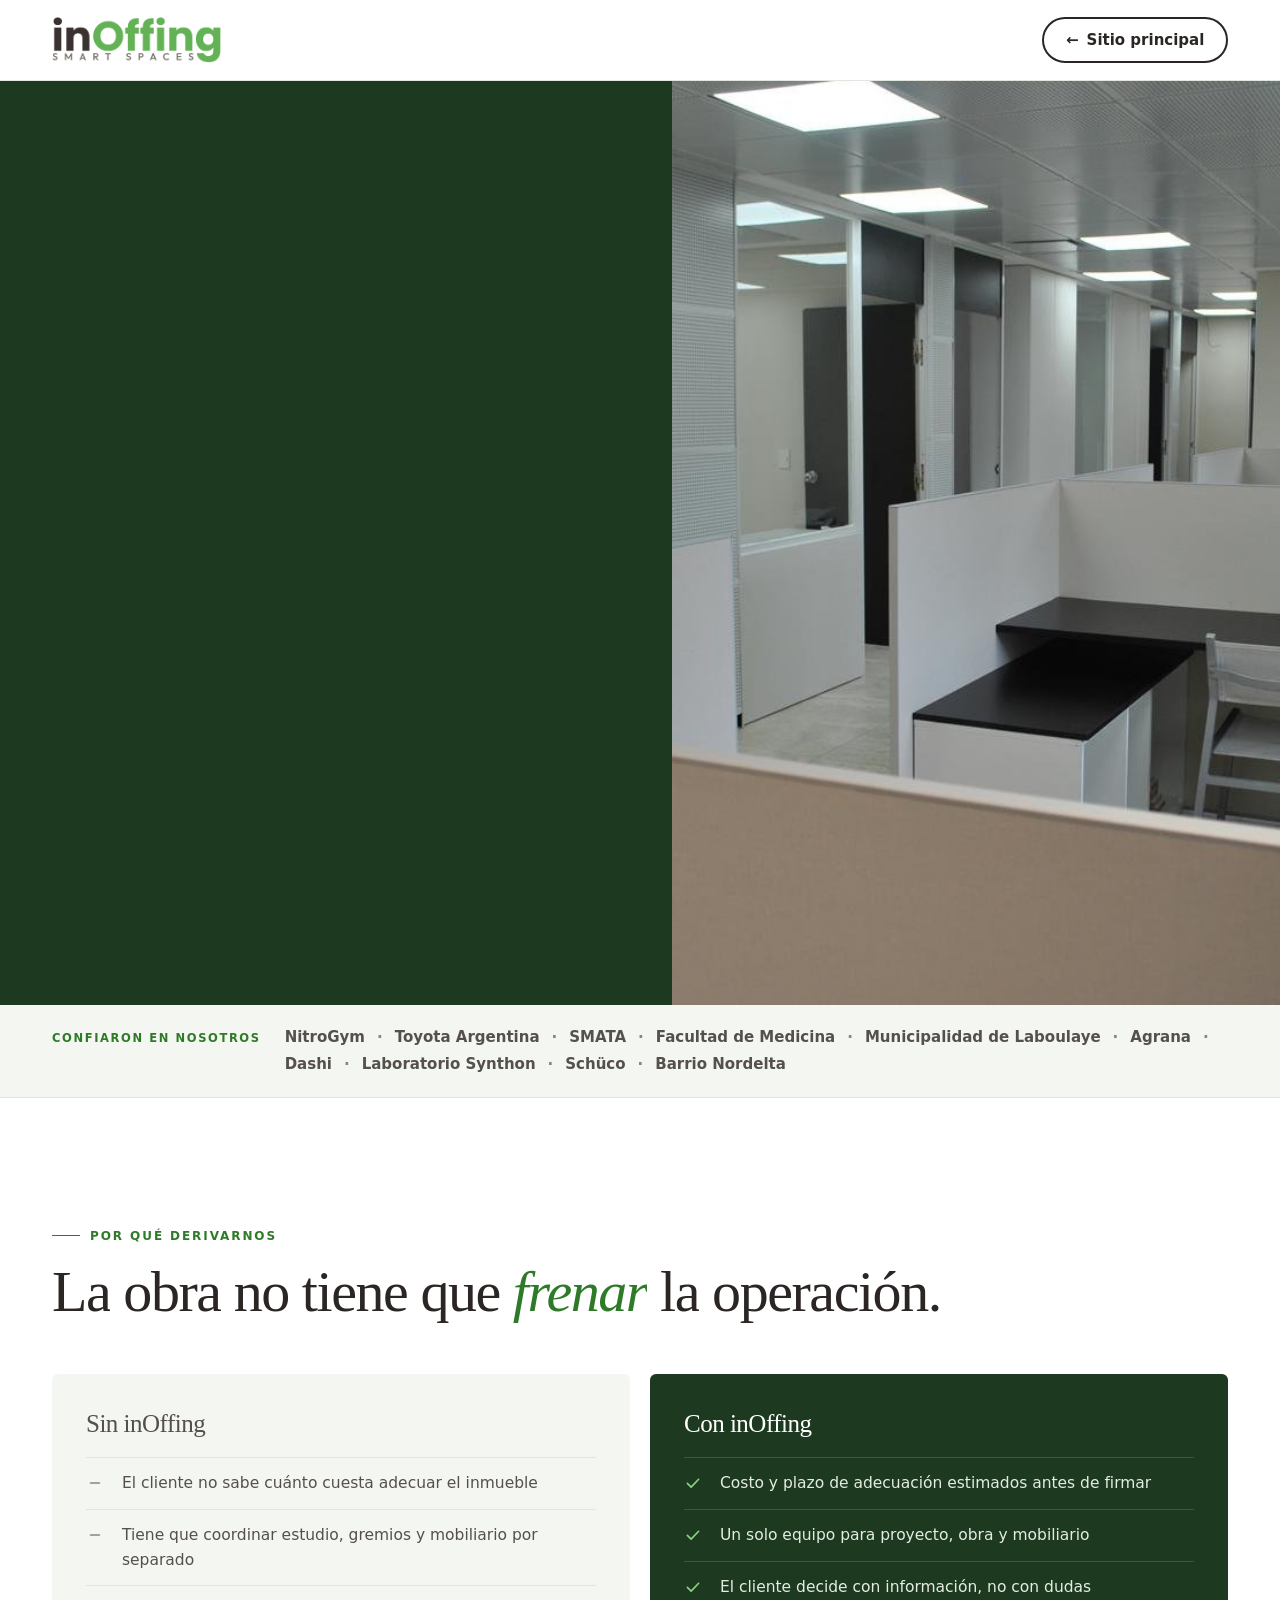
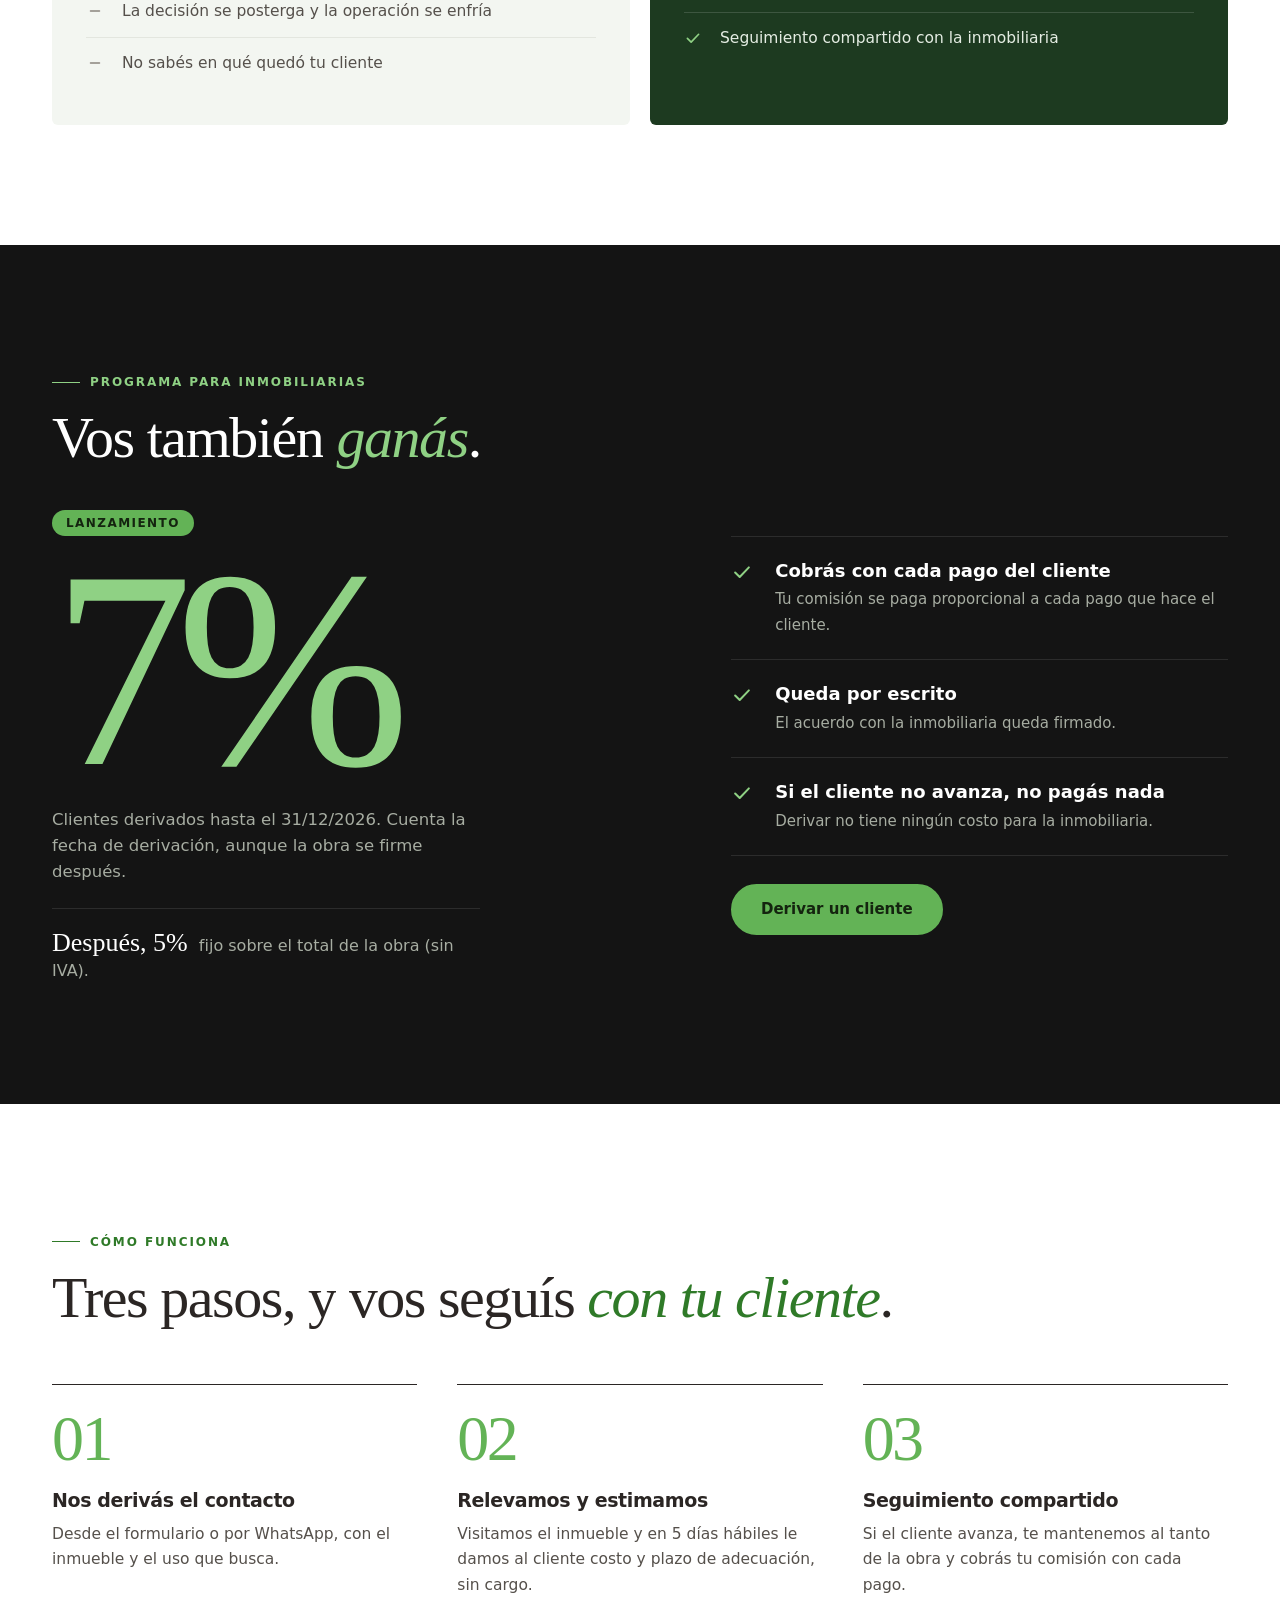
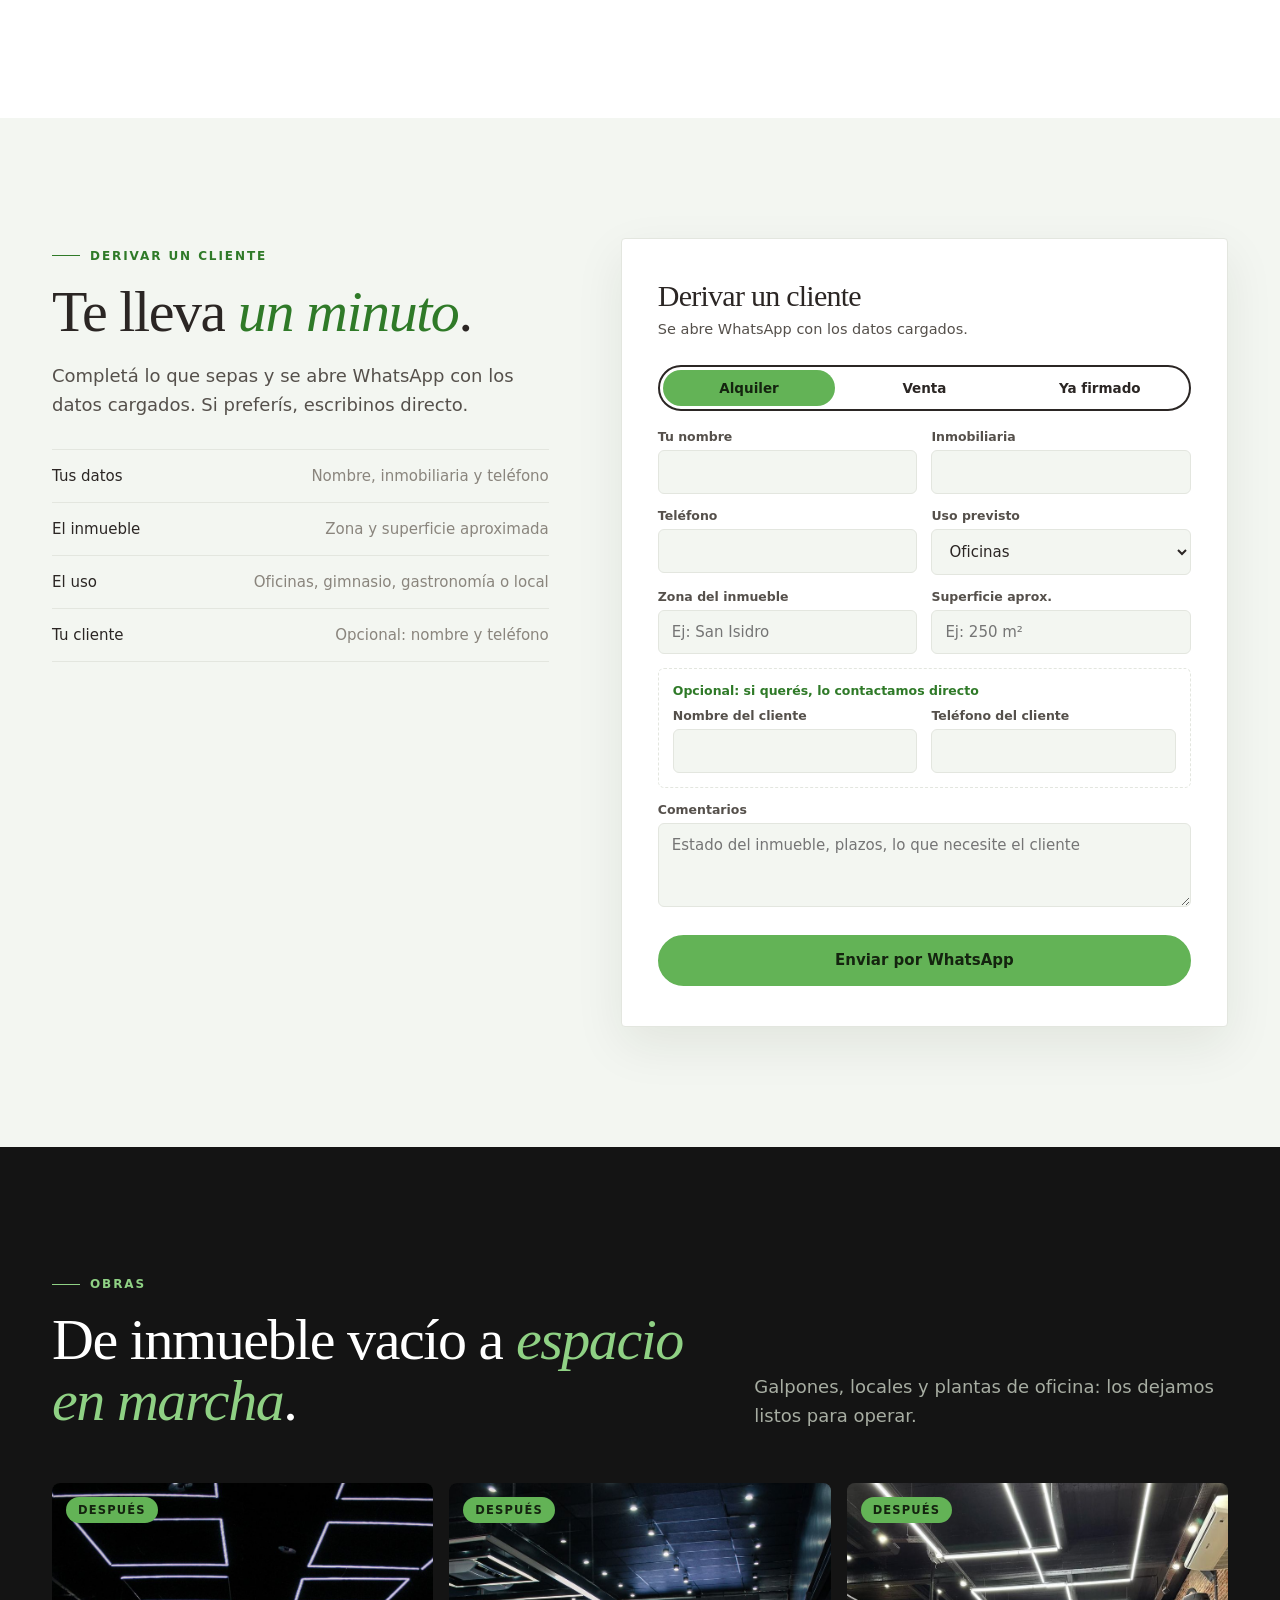
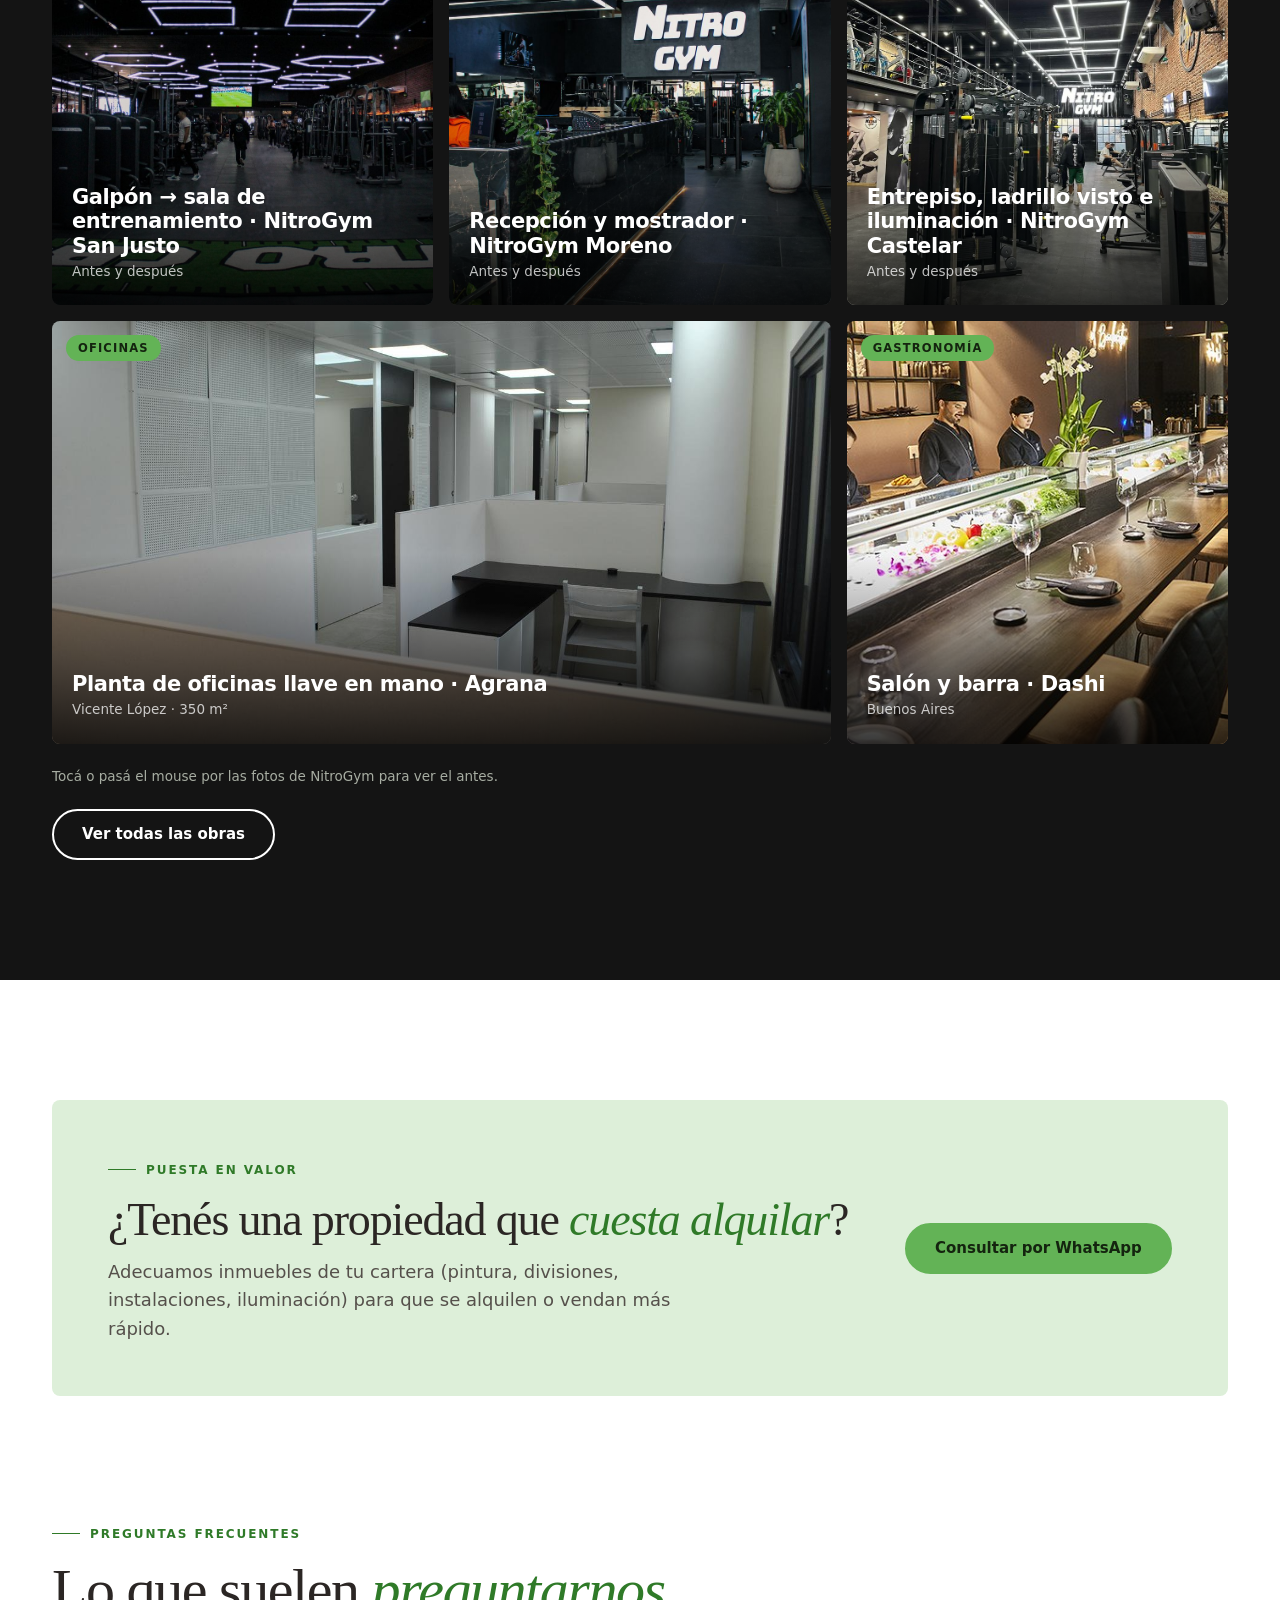
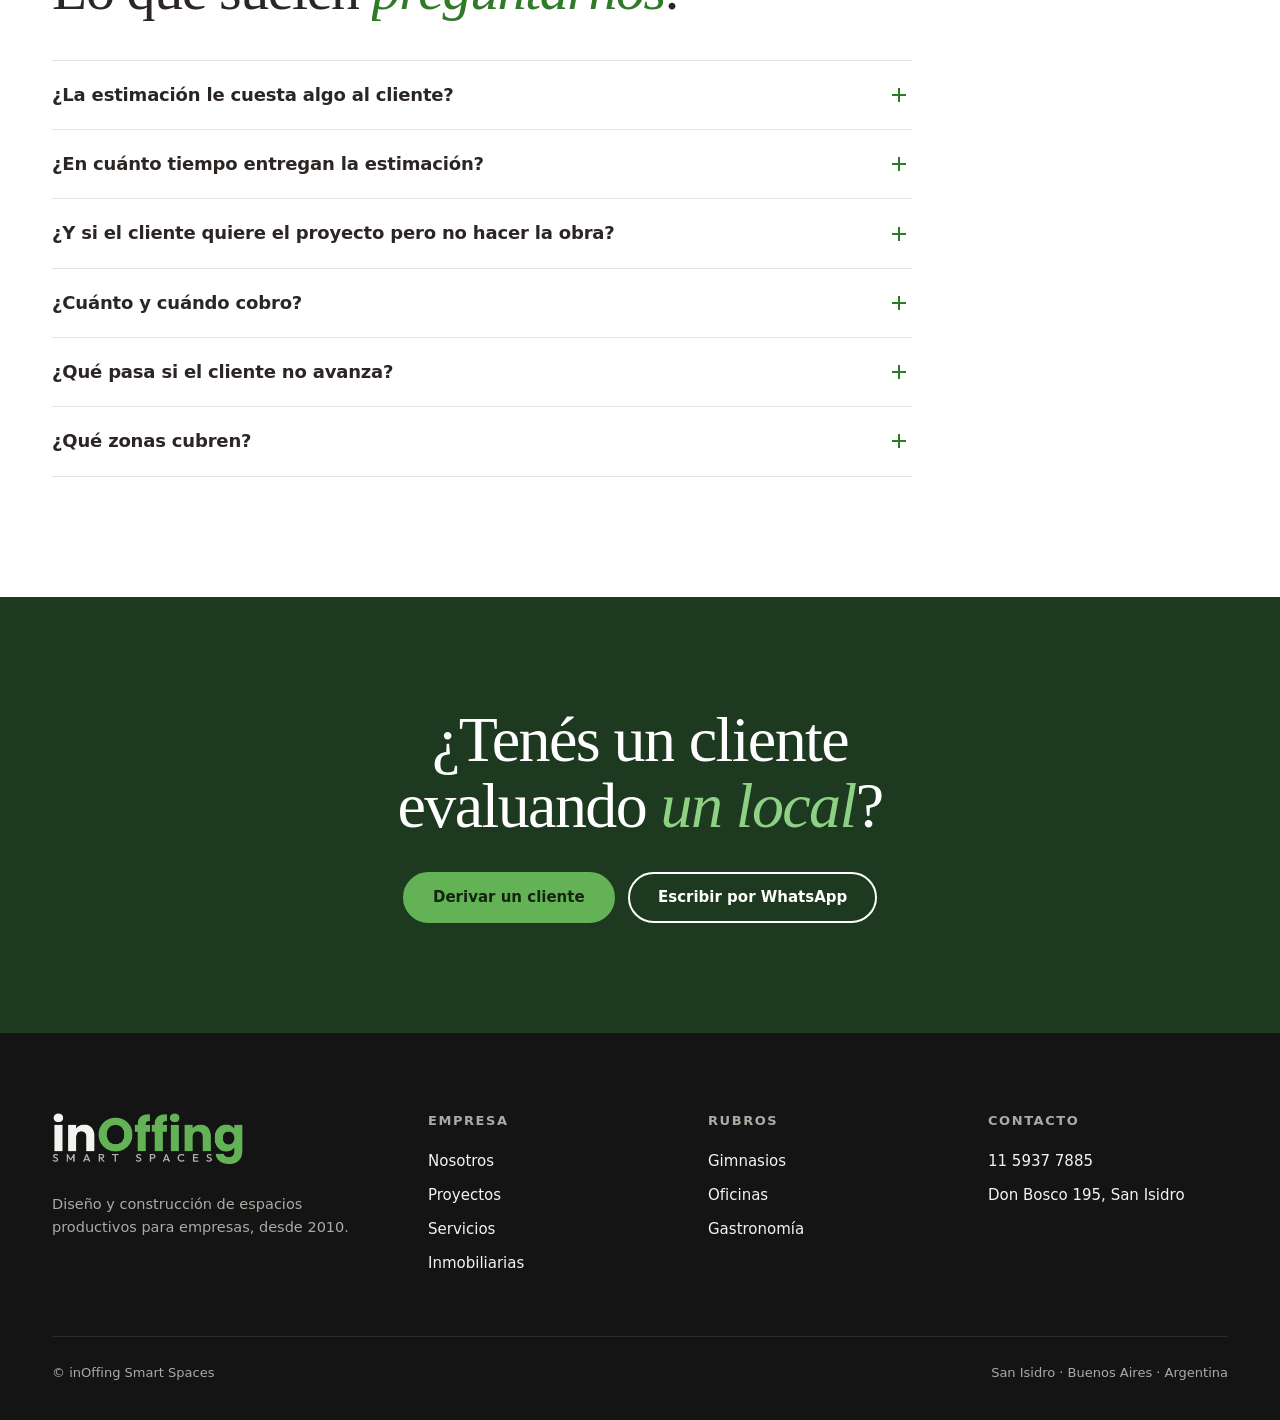
==== commit d1d24210: "Inmobiliarias: contacto solo por WhatsApp, sin links de mail - Saca "o Escribinos por mail" debajo d" ====
--- a/inmobiliarias.html
+++ b/inmobiliarias.html
@@ -24,12 +24,12 @@
 <link rel="preconnect" href="https://fonts.googleapis.com">
 <link rel="preconnect" href="https://fonts.gstatic.com" crossorigin>
 <link href="https://fonts.googleapis.com/css2?family=Fraunces:ital,opsz,wght@0,9..144,400;0,9..144,500;1,9..144,400&family=Poppins:wght@500;600;700;800&family=Inter:wght@400;500;600&display=swap" rel="stylesheet">
-<script src="js/early.js"></script>
+<script src="js/early.js?v=20261027"></script>
 <link rel="icon" href="img/favicon.ico" sizes="any">
 <link rel="icon" type="image/png" sizes="192x192" href="img/favicon.png">
 <link rel="apple-touch-icon" href="img/apple-touch-icon.png">
-<link rel="stylesheet" href="css/site.css">
-<link rel="stylesheet" href="css/inmo.css">
+<link rel="stylesheet" href="css/site.css?v=20261027">
+<link rel="stylesheet" href="css/inmo.css?v=20261027">
 </head>
 <body class="ip">
 <div class="intro" data-intro aria-hidden="true"><div class="intro-in"><img src="img/intro/l0.png" alt="" style="--k:0"><img src="img/intro/l1.png" alt="" style="--k:1"><img src="img/intro/l2.png" alt="" style="--k:2"><img src="img/intro/l3.png" alt="" style="--k:3"><img src="img/intro/l4.png" alt="" style="--k:4"><img src="img/intro/l5.png" alt="" style="--k:5"><img src="img/intro/l6.png" alt="" style="--k:6"><img src="img/intro/l7.png" alt="" style="--k:7"><img class="sub" src="img/intro/sub.png" alt="" style="--k:9"></div></div>
@@ -88,8 +88,8 @@
     <span class="kick reveal">Por qué derivarnos</span>
     <h2 class="h2" data-split>La obra no tiene que <em>frenar</em> la operación.</h2>
     <div class="ip-cmp">
-      <div class="ip-sin reveal"><h3>Sin inOffing</h3><ul><li><svg viewBox="0 0 24 24" fill="none" stroke="currentColor" stroke-width="2" stroke-linecap="round" aria-hidden="true"><path d="M6 12h12"/></svg><span>El cliente no sabe cuánto cuesta adecuar el inmueble</span></li><li><svg viewBox="0 0 24 24" fill="none" stroke="currentColor" stroke-width="2" stroke-linecap="round" aria-hidden="true"><path d="M6 12h12"/></svg><span>Tiene que coordinar estudio, gremios y mobiliario por separado</span></li><li><svg viewBox="0 0 24 24" fill="none" stroke="currentColor" stroke-width="2" stroke-linecap="round" aria-hidden="true"><path d="M6 12h12"/></svg><span>La decisión se posterga y la operación se enfría</span></li><li><svg viewBox="0 0 24 24" fill="none" stroke="currentColor" stroke-width="2" stroke-linecap="round" aria-hidden="true"><path d="M6 12h12"/></svg><span>No sabés en qué quedó tu cliente</span></li></ul></div>
-      <div class="ip-con reveal"><h3>Con inOffing</h3><ul><li><svg viewBox="0 0 24 24" fill="none" stroke="currentColor" stroke-width="2.2" stroke-linecap="round" stroke-linejoin="round" aria-hidden="true"><path d="M4.5 12.5l5 5L19.5 7"/></svg><span>Costo y plazo de adecuación estimados antes de firmar</span></li><li><svg viewBox="0 0 24 24" fill="none" stroke="currentColor" stroke-width="2.2" stroke-linecap="round" stroke-linejoin="round" aria-hidden="true"><path d="M4.5 12.5l5 5L19.5 7"/></svg><span>Un solo equipo para proyecto, obra y mobiliario</span></li><li><svg viewBox="0 0 24 24" fill="none" stroke="currentColor" stroke-width="2.2" stroke-linecap="round" stroke-linejoin="round" aria-hidden="true"><path d="M4.5 12.5l5 5L19.5 7"/></svg><span>El cliente decide con información, no con dudas</span></li><li><svg viewBox="0 0 24 24" fill="none" stroke="currentColor" stroke-width="2.2" stroke-linecap="round" stroke-linejoin="round" aria-hidden="true"><path d="M4.5 12.5l5 5L19.5 7"/></svg><span>Seguimiento compartido con la inmobiliaria</span></li></ul></div>
+      <div class="ip-sin reveal"><h3>Sin inOffing</h3><ul><li><svg width="22" height="22" viewBox="0 0 24 24" fill="none" stroke="currentColor" stroke-width="2" stroke-linecap="round" aria-hidden="true"><path d="M6 12h12"/></svg><span>El cliente no sabe cuánto cuesta adecuar el inmueble</span></li><li><svg width="22" height="22" viewBox="0 0 24 24" fill="none" stroke="currentColor" stroke-width="2" stroke-linecap="round" aria-hidden="true"><path d="M6 12h12"/></svg><span>Tiene que coordinar estudio, gremios y mobiliario por separado</span></li><li><svg width="22" height="22" viewBox="0 0 24 24" fill="none" stroke="currentColor" stroke-width="2" stroke-linecap="round" aria-hidden="true"><path d="M6 12h12"/></svg><span>La decisión se posterga y la operación se enfría</span></li><li><svg width="22" height="22" viewBox="0 0 24 24" fill="none" stroke="currentColor" stroke-width="2" stroke-linecap="round" aria-hidden="true"><path d="M6 12h12"/></svg><span>No sabés en qué quedó tu cliente</span></li></ul></div>
+      <div class="ip-con reveal"><h3>Con inOffing</h3><ul><li><svg width="22" height="22" viewBox="0 0 24 24" fill="none" stroke="currentColor" stroke-width="2.2" stroke-linecap="round" stroke-linejoin="round" aria-hidden="true"><path d="M4.5 12.5l5 5L19.5 7"/></svg><span>Costo y plazo de adecuación estimados antes de firmar</span></li><li><svg width="22" height="22" viewBox="0 0 24 24" fill="none" stroke="currentColor" stroke-width="2.2" stroke-linecap="round" stroke-linejoin="round" aria-hidden="true"><path d="M4.5 12.5l5 5L19.5 7"/></svg><span>Un solo equipo para proyecto, obra y mobiliario</span></li><li><svg width="22" height="22" viewBox="0 0 24 24" fill="none" stroke="currentColor" stroke-width="2.2" stroke-linecap="round" stroke-linejoin="round" aria-hidden="true"><path d="M4.5 12.5l5 5L19.5 7"/></svg><span>El cliente decide con información, no con dudas</span></li><li><svg width="22" height="22" viewBox="0 0 24 24" fill="none" stroke="currentColor" stroke-width="2.2" stroke-linecap="round" stroke-linejoin="round" aria-hidden="true"><path d="M4.5 12.5l5 5L19.5 7"/></svg><span>Seguimiento compartido con la inmobiliaria</span></li></ul></div>
     </div>
   </div>
 </section>
@@ -108,9 +108,9 @@
         <p class="ip-pct-after"><b>Después, 5%</b> fijo sobre el total de la obra (sin IVA).</p>
       </div>
       <ul class="ip-ganas-list reveal">
-        <li><svg viewBox="0 0 24 24" fill="none" stroke="currentColor" stroke-width="2.2" stroke-linecap="round" stroke-linejoin="round" aria-hidden="true"><path d="M4.5 12.5l5 5L19.5 7"/></svg><div><b>Cobrás con cada pago del cliente</b><span>Tu comisión se paga proporcional a cada pago que hace el cliente.</span></div></li>
-        <li><svg viewBox="0 0 24 24" fill="none" stroke="currentColor" stroke-width="2.2" stroke-linecap="round" stroke-linejoin="round" aria-hidden="true"><path d="M4.5 12.5l5 5L19.5 7"/></svg><div><b>Queda por escrito</b><span>El acuerdo con la inmobiliaria queda firmado.</span></div></li>
-        <li><svg viewBox="0 0 24 24" fill="none" stroke="currentColor" stroke-width="2.2" stroke-linecap="round" stroke-linejoin="round" aria-hidden="true"><path d="M4.5 12.5l5 5L19.5 7"/></svg><div><b>Si el cliente no avanza, no pagás nada</b><span>Derivar no tiene ningún costo para la inmobiliaria.</span></div></li>
+        <li><svg width="22" height="22" viewBox="0 0 24 24" fill="none" stroke="currentColor" stroke-width="2.2" stroke-linecap="round" stroke-linejoin="round" aria-hidden="true"><path d="M4.5 12.5l5 5L19.5 7"/></svg><div><b>Cobrás con cada pago del cliente</b><span>Tu comisión se paga proporcional a cada pago que hace el cliente.</span></div></li>
+        <li><svg width="22" height="22" viewBox="0 0 24 24" fill="none" stroke="currentColor" stroke-width="2.2" stroke-linecap="round" stroke-linejoin="round" aria-hidden="true"><path d="M4.5 12.5l5 5L19.5 7"/></svg><div><b>Queda por escrito</b><span>El acuerdo con la inmobiliaria queda firmado.</span></div></li>
+        <li><svg width="22" height="22" viewBox="0 0 24 24" fill="none" stroke="currentColor" stroke-width="2.2" stroke-linecap="round" stroke-linejoin="round" aria-hidden="true"><path d="M4.5 12.5l5 5L19.5 7"/></svg><div><b>Si el cliente no avanza, no pagás nada</b><span>Derivar no tiene ningún costo para la inmobiliaria.</span></div></li>
         <li class="ip-ganas-cta"><a class="pill pill-green magnetic" href="#derivar">Derivar un cliente</a></li>
       </ul>
     </div>
@@ -172,7 +172,6 @@
       <div class="f"><label for="i-msg">Comentarios</label><textarea id="i-msg" placeholder="Estado del inmueble, plazos, lo que necesite el cliente"></textarea></div>
       <button class="pill pill-green" type="submit">Enviar por WhatsApp</button>
       <p class="err" id="i-err">Completá tu nombre y teléfono para enviar.</p>
-      <div class="alt">o <a id="i-mail" href="#derivar" data-mail="Derivación de cliente — inmobiliaria" data-mail-keep>Escribinos por mail</a></div>
     </form>
   </div>
 </section>
@@ -281,17 +280,17 @@
       </div>
       <div><h4>Empresa</h4><ul><li><a href="./#nosotros">Nosotros</a></li><li><a href="./#proyectos">Proyectos</a></li><li><a href="./#servicios">Servicios</a></li><li><a href="#derivar">Inmobiliarias</a></li></ul></div>
       <div><h4>Rubros</h4><ul><li><a href="./#rubros">Gimnasios</a></li><li><a href="./#rubros">Oficinas</a></li><li><a href="./#rubros">Gastronomía</a></li></ul></div>
-      <div><h4>Contacto</h4><ul><li><a href="tel:+5491159377885">11 5937 7885</a></li><li><a href="#derivar" data-mail="Consulta desde la página de inmobiliarias" data-mail-keep>Escribinos por mail</a></li><li>Don Bosco 195, San Isidro</li></ul></div>
+      <div><h4>Contacto</h4><ul><li><a href="tel:+5491159377885">11 5937 7885</a></li><li>Don Bosco 195, San Isidro</li></ul></div>
     </div>
     <div class="legal"><span>© inOffing Smart Spaces</span><span>San Isidro · Buenos Aires · Argentina</span></div>
   </div>
 </footer>
 
 <a class="side ip-fab" href="https://wa.me/5491159377885?text=Hola%20inOffing%2C%20soy%20de%20una%20inmobiliaria%20y%20quiero%20saber%20c%C3%B3mo%20trabajan%20con%20inmobiliarias." target="_blank" rel="noopener" aria-label="Escribir por WhatsApp" data-fab-avoid="inmoForm">
-  <svg viewBox="0 0 24 24" fill="currentColor" aria-hidden="true"><path d="M17.47 14.38c-.3-.15-1.76-.87-2.03-.97-.27-.1-.47-.15-.67.15-.2.3-.77.97-.94 1.17-.17.2-.35.22-.65.07-.3-.15-1.26-.46-2.4-1.48-.89-.79-1.49-1.77-1.66-2.07-.17-.3-.02-.46.13-.61.13-.13.3-.35.45-.52.15-.17.2-.3.3-.5.1-.2.05-.37-.03-.52-.07-.15-.67-1.62-.92-2.22-.24-.58-.49-.5-.67-.51h-.57c-.2 0-.52.07-.79.37-.27.3-1.04 1.02-1.04 2.48s1.07 2.88 1.21 3.08c.15.2 2.1 3.2 5.08 4.49.71.31 1.26.49 1.69.63.71.23 1.36.2 1.87.12.57-.08 1.76-.72 2.01-1.42.25-.7.25-1.29.17-1.42-.07-.12-.27-.2-.57-.35zM12.04 21.5h-.01a9.44 9.44 0 0 1-4.81-1.32l-.35-.2-3.58.94.96-3.49-.23-.36a9.43 9.43 0 0 1-1.44-5.03c0-5.21 4.24-9.45 9.46-9.45 2.53 0 4.9.99 6.69 2.77a9.4 9.4 0 0 1 2.77 6.69c0 5.21-4.24 9.45-9.47 9.45zm8.05-17.5A11.32 11.32 0 0 0 12.04.67C5.77.67.66 5.78.66 12.05c0 2 .52 3.96 1.52 5.69L.57 23.33l5.72-1.5a11.36 11.36 0 0 0 5.75 1.47h.01c6.27 0 11.38-5.1 11.38-11.38 0-3.04-1.18-5.9-3.34-8.05z"/></svg>
+  <svg width="22" height="22" viewBox="0 0 24 24" fill="currentColor" aria-hidden="true"><path d="M17.47 14.38c-.3-.15-1.76-.87-2.03-.97-.27-.1-.47-.15-.67.15-.2.3-.77.97-.94 1.17-.17.2-.35.22-.65.07-.3-.15-1.26-.46-2.4-1.48-.89-.79-1.49-1.77-1.66-2.07-.17-.3-.02-.46.13-.61.13-.13.3-.35.45-.52.15-.17.2-.3.3-.5.1-.2.05-.37-.03-.52-.07-.15-.67-1.62-.92-2.22-.24-.58-.49-.5-.67-.51h-.57c-.2 0-.52.07-.79.37-.27.3-1.04 1.02-1.04 2.48s1.07 2.88 1.21 3.08c.15.2 2.1 3.2 5.08 4.49.71.31 1.26.49 1.69.63.71.23 1.36.2 1.87.12.57-.08 1.76-.72 2.01-1.42.25-.7.25-1.29.17-1.42-.07-.12-.27-.2-.57-.35zM12.04 21.5h-.01a9.44 9.44 0 0 1-4.81-1.32l-.35-.2-3.58.94.96-3.49-.23-.36a9.43 9.43 0 0 1-1.44-5.03c0-5.21 4.24-9.45 9.46-9.45 2.53 0 4.9.99 6.69 2.77a9.4 9.4 0 0 1 2.77 6.69c0 5.21-4.24 9.45-9.47 9.45zm8.05-17.5A11.32 11.32 0 0 0 12.04.67C5.77.67.66 5.78.66 12.05c0 2 .52 3.96 1.52 5.69L.57 23.33l5.72-1.5a11.36 11.36 0 0 0 5.75 1.47h.01c6.27 0 11.38-5.1 11.38-11.38 0-3.04-1.18-5.9-3.34-8.05z"/></svg>
 </a>
 
-<script src="js/main.js"></script>
-<script src="js/motion.js"></script>
+<script src="js/main.js?v=20261027b"></script>
+<script src="js/motion.js?v=20261027"></script>
 </body>
 </html>
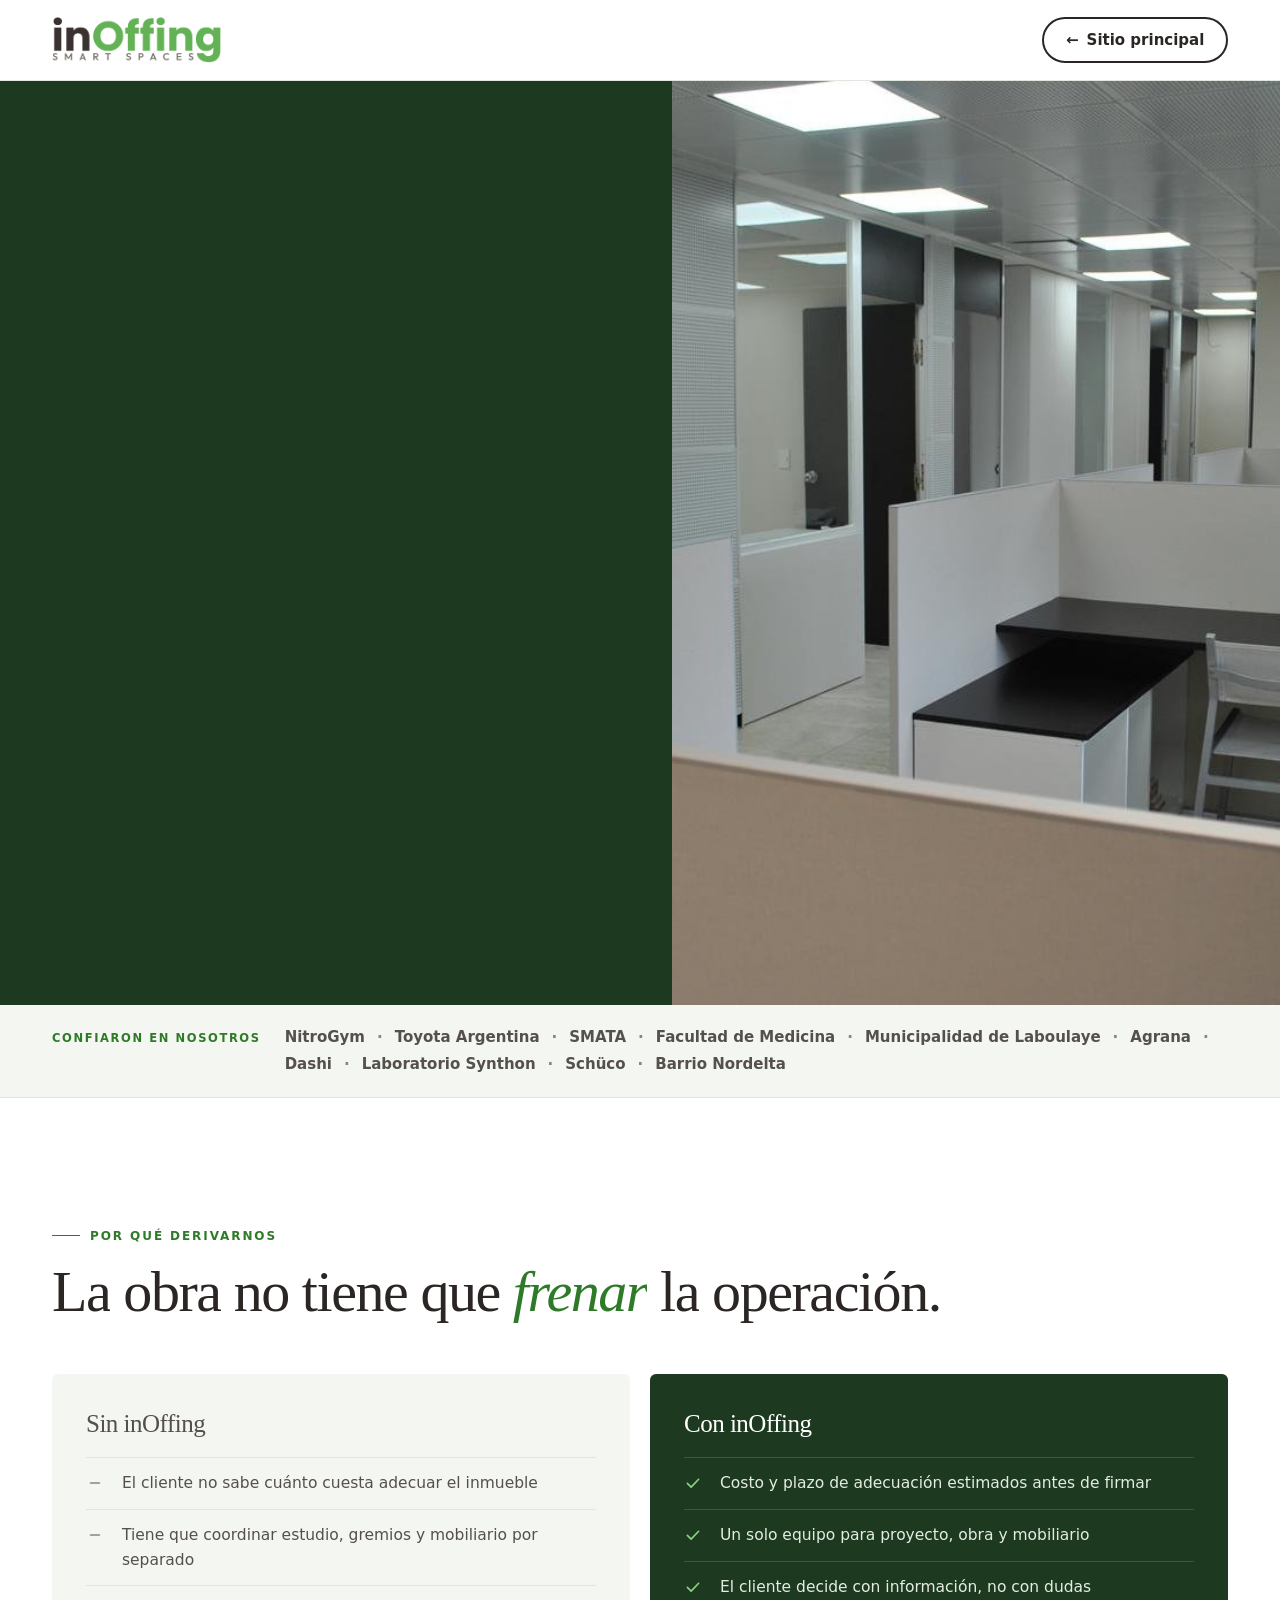
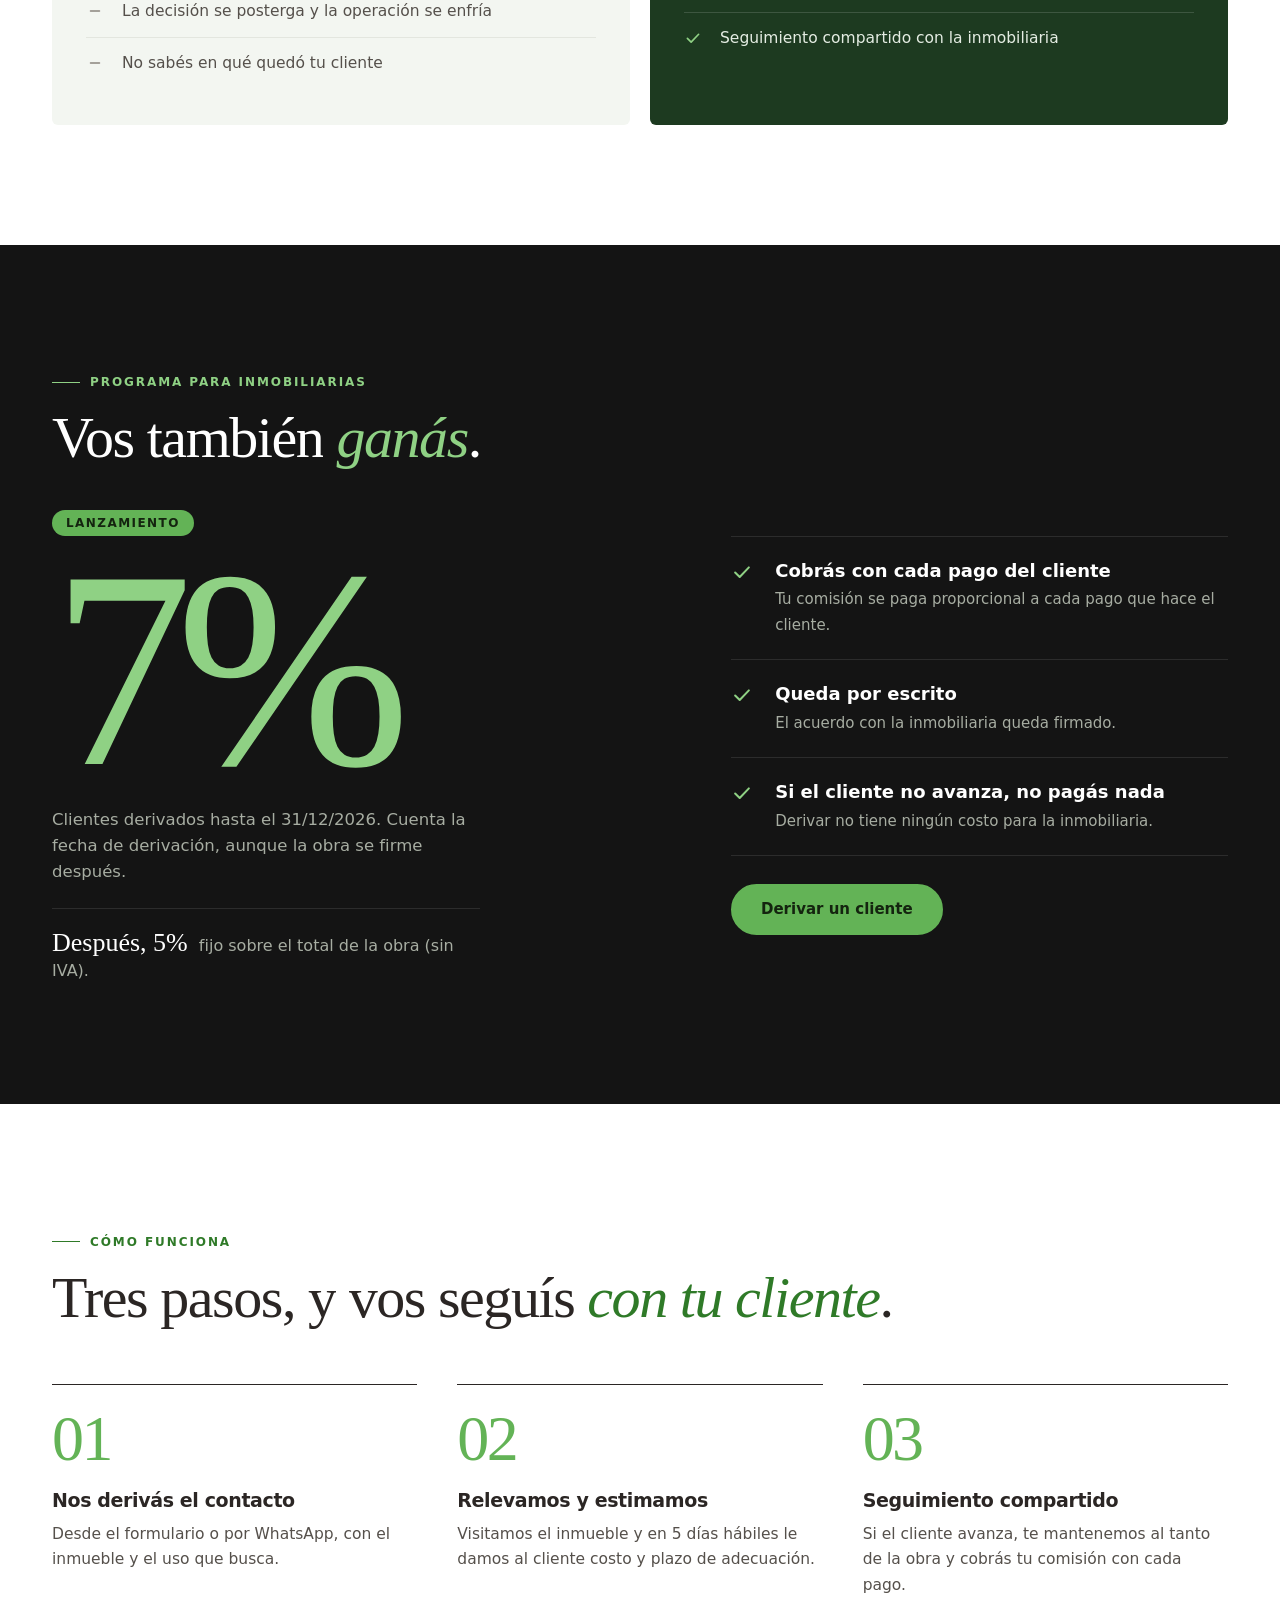
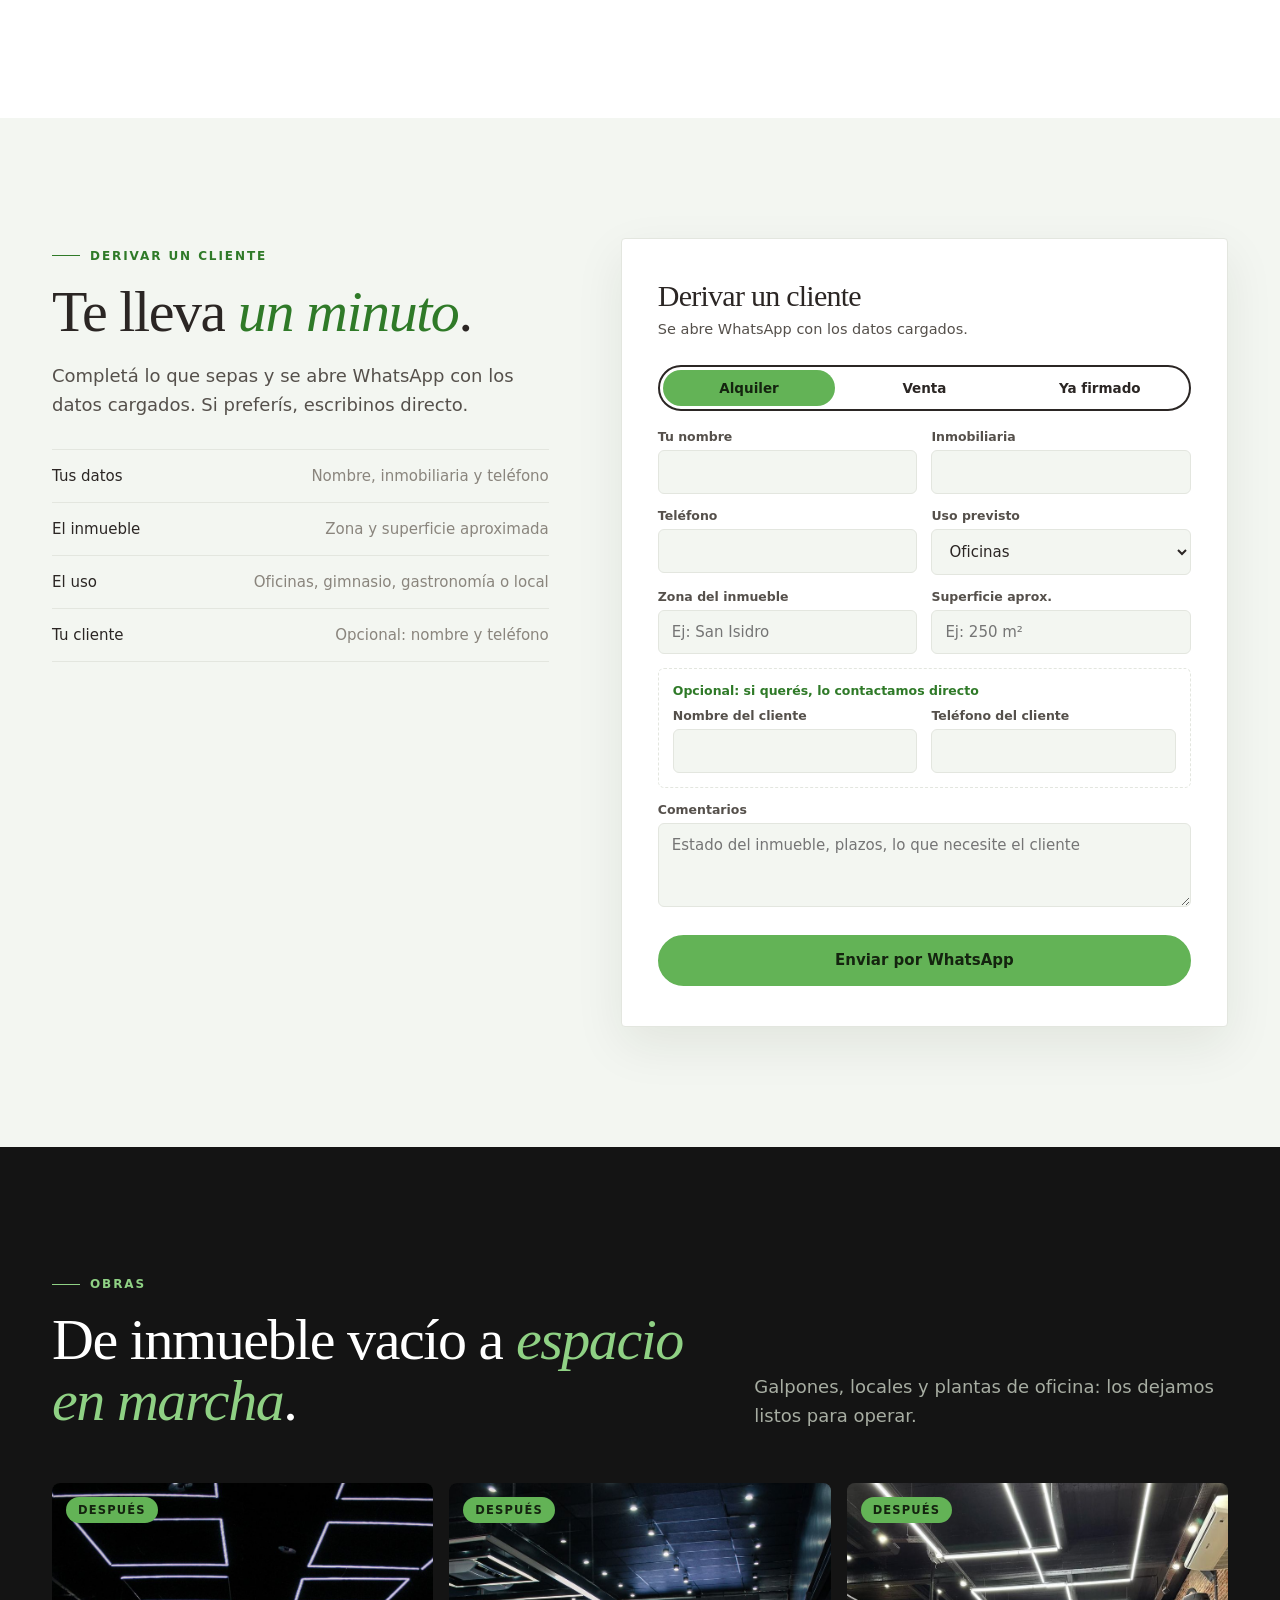
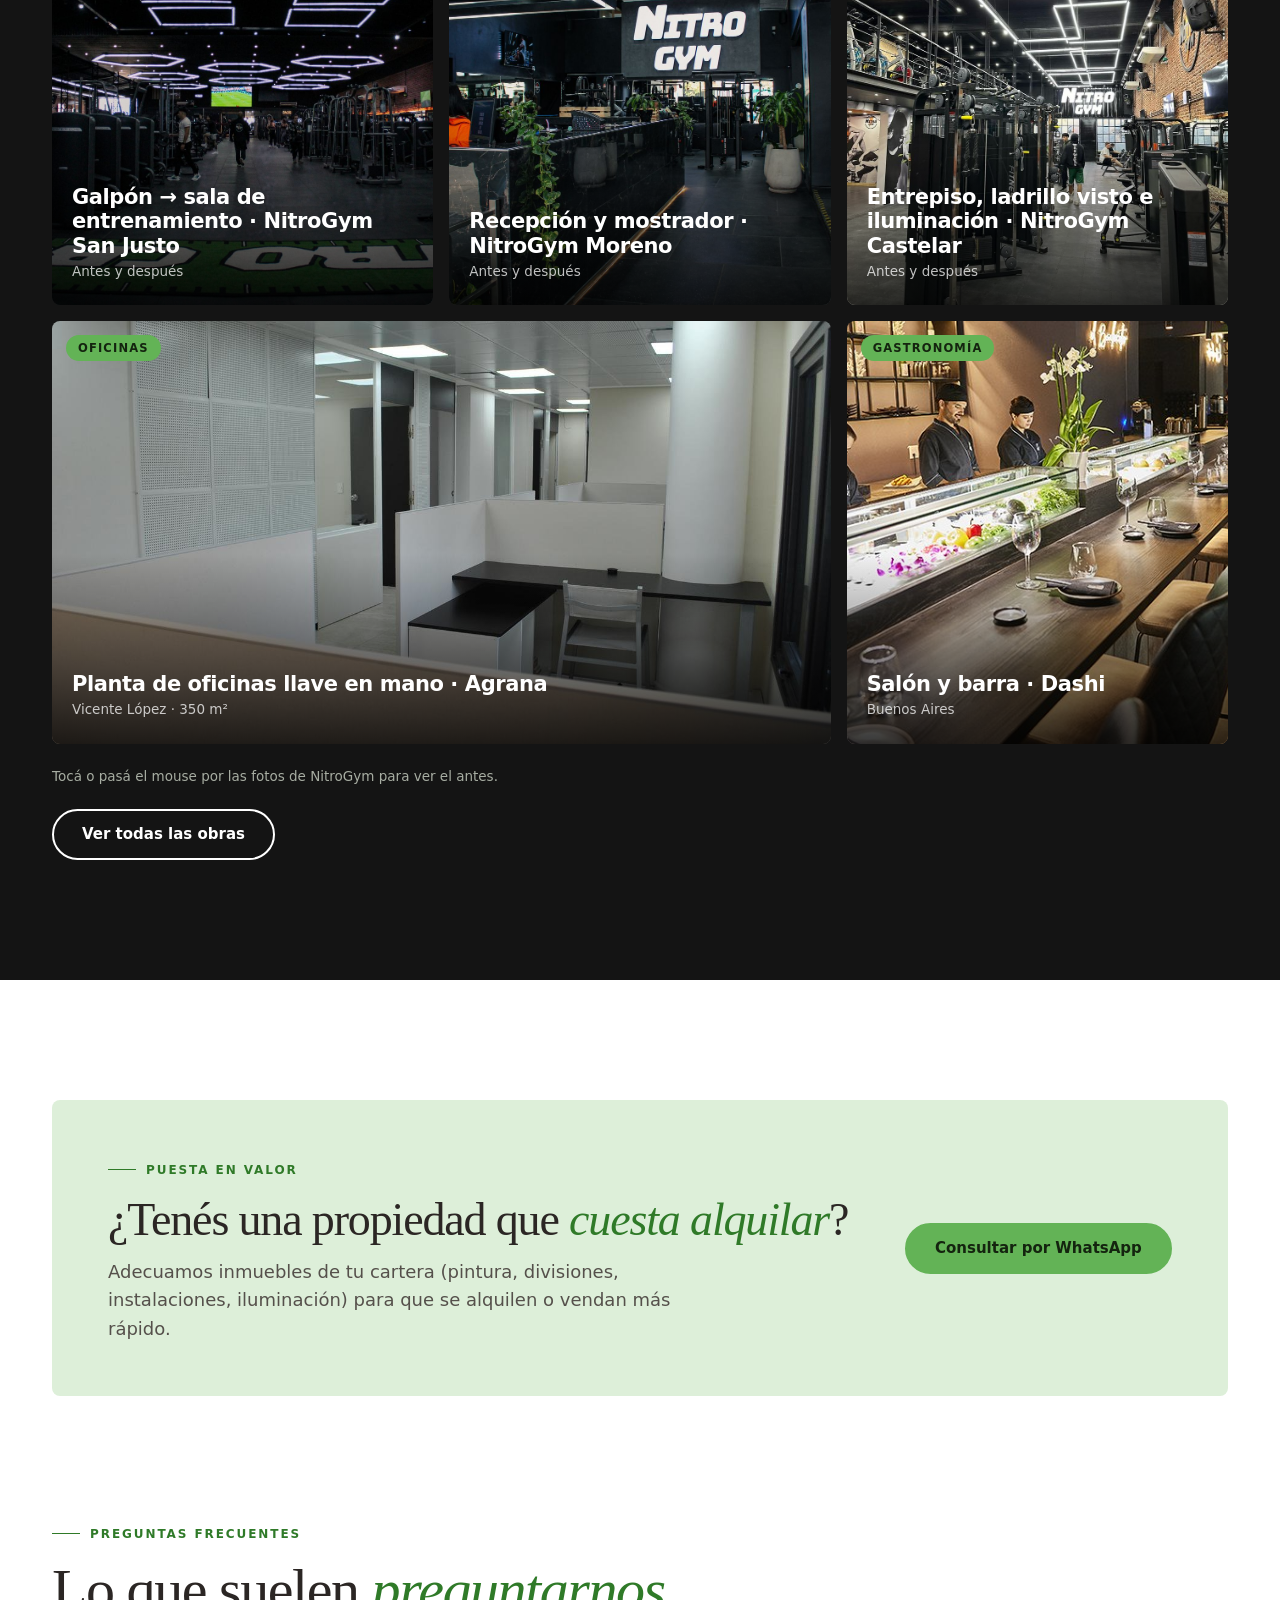
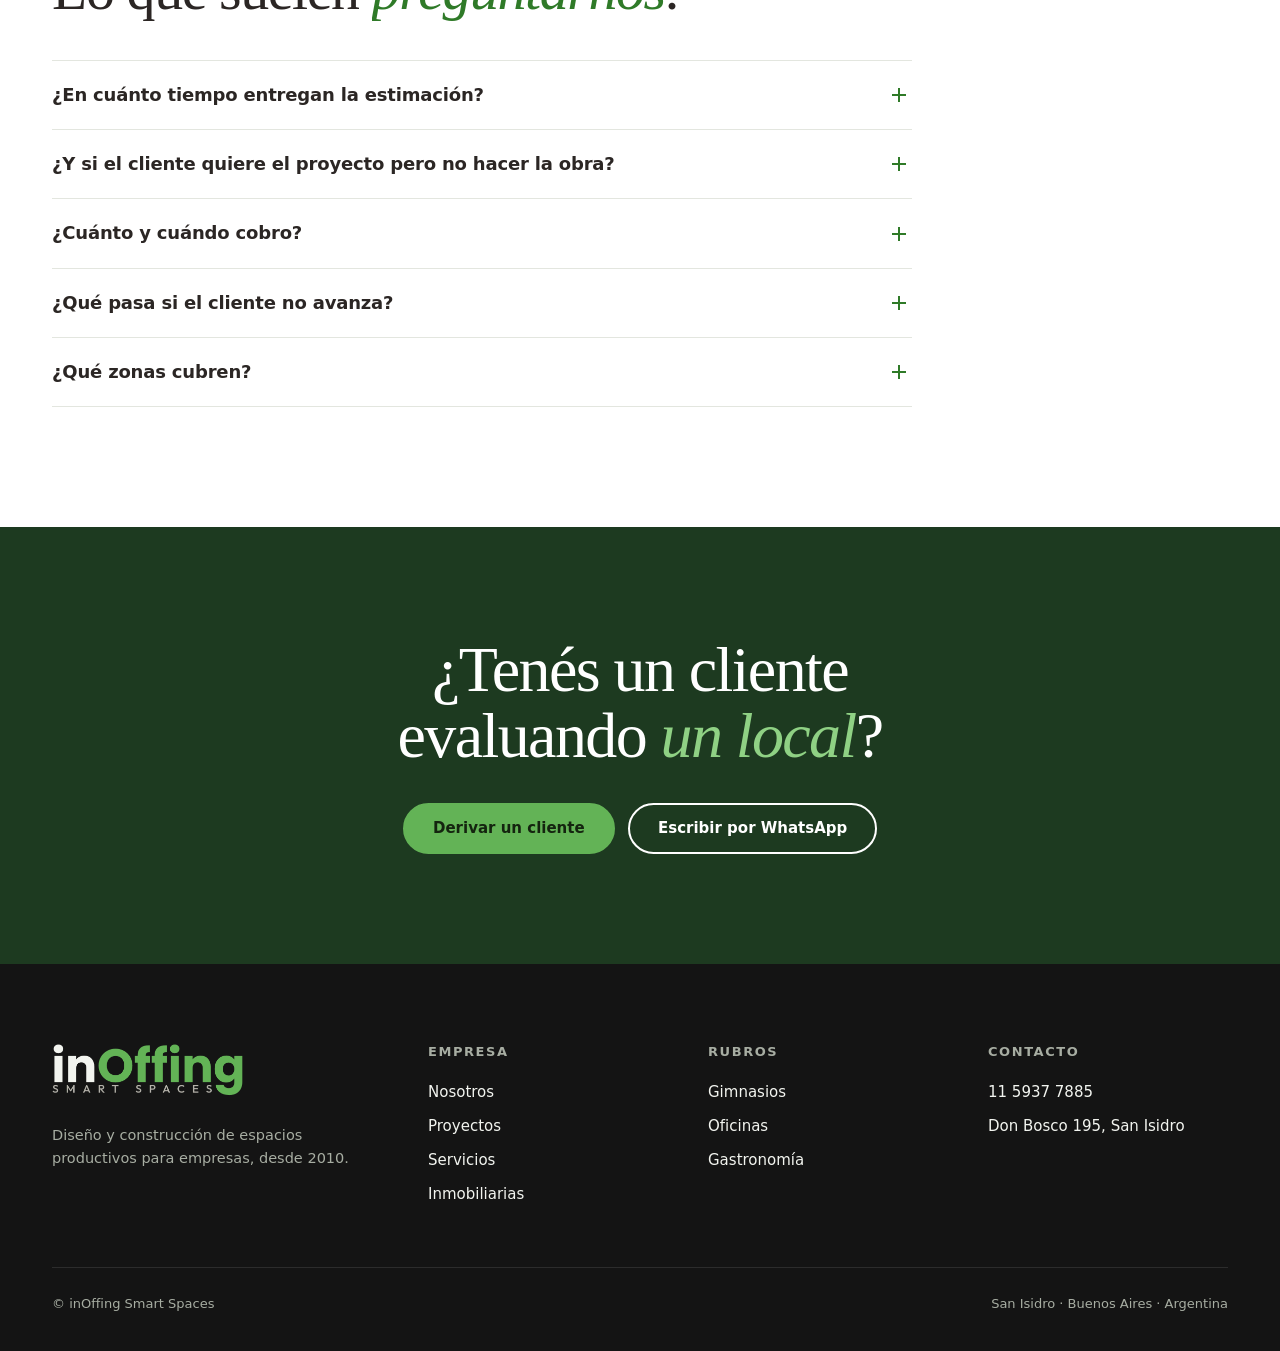
==== commit 6ba8a9ec: "Inmobiliarias: la visita y la estimación no son sin cargo para el cliente - Meta description y og:de" ====
--- a/inmobiliarias.html
+++ b/inmobiliarias.html
@@ -6,14 +6,14 @@
 <meta http-equiv="Content-Security-Policy" content="default-src 'none'; script-src 'self'; style-src 'self' 'unsafe-inline' https://fonts.googleapis.com; font-src https://fonts.gstatic.com; img-src 'self' data:; connect-src 'none'; base-uri 'none'; form-action 'self'; object-src 'none'">
 <meta name="referrer" content="strict-origin-when-cross-origin">
 <title>inOffing para inmobiliarias</title>
-<meta name="description" content="Derivá a tu cliente: le damos costo y plazo de adecuación sin cargo antes de firmar, y vos cobrás hasta 7% por cada obra concretada.">
+<meta name="description" content="Derivá a tu cliente: le damos costo y plazo de adecuación antes de firmar, y vos cobrás hasta 7% por cada obra concretada.">
 <link rel="canonical" href="https://inoffing.github.io/inmobiliarias">
 <meta property="og:type" content="website">
 <meta property="og:site_name" content="inOffing">
 <meta property="og:locale" content="es_AR">
 <meta property="og:url" content="https://inoffing.github.io/inmobiliarias">
 <meta property="og:title" content="inOffing para inmobiliarias">
-<meta property="og:description" content="Derivá a tu cliente: le damos costo y plazo de adecuación sin cargo antes de firmar, y vos cobrás hasta 7% por cada obra concretada.">
+<meta property="og:description" content="Derivá a tu cliente: le damos costo y plazo de adecuación antes de firmar, y vos cobrás hasta 7% por cada obra concretada.">
 <meta property="og:image" content="https://inoffing.github.io/img/og-inmobiliarias.jpg">
 <meta property="og:image:type" content="image/jpeg">
 <meta property="og:image:width" content="1200">
@@ -66,8 +66,8 @@
       <small>Ficha de adecuación</small>
       <b>Lo que recibe tu cliente</b>
       <dl>
-        <dt>Relevamiento</dt><dd>Visita sin cargo</dd>
-        <dt>Estimación</dt><dd>Costo y plazo, sin cargo</dd>
+        <dt>Relevamiento</dt><dd>Visita y medición</dd>
+        <dt>Estimación</dt><dd>Costo y plazo</dd>
         <dt>Entrega</dt><dd>En 5 días hábiles</dd>
         <dt>Obra</dt><dd>Llave en mano</dd>
         <dt>Seguimiento</dt><dd>Compartido con vos</dd>
@@ -123,7 +123,7 @@
     <h2 class="h2" data-split>Tres pasos, y vos seguís <em>con tu cliente</em>.</h2>
     <ol class="ip-steps">
       <li class="reveal"><span class="num">01</span><b>Nos derivás el contacto</b><span>Desde el formulario o por WhatsApp, con el inmueble y el uso que busca.</span></li>
-      <li class="reveal"><span class="num">02</span><b>Relevamos y estimamos</b><span>Visitamos el inmueble y en 5 días hábiles le damos al cliente costo y plazo de adecuación, sin cargo.</span></li>
+      <li class="reveal"><span class="num">02</span><b>Relevamos y estimamos</b><span>Visitamos el inmueble y en 5 días hábiles le damos al cliente costo y plazo de adecuación.</span></li>
       <li class="reveal"><span class="num">03</span><b>Seguimiento compartido</b><span>Si el cliente avanza, te mantenemos al tanto de la obra y cobrás tu comisión con cada pago.</span></li>
     </ol>
   </div>
@@ -233,10 +233,6 @@
     <h2 class="h2" data-split>Lo que suelen <em>preguntarnos</em>.</h2>
     <div class="ip-faq-list reveal">
       <details>
-        <summary>¿La estimación le cuesta algo al cliente?</summary>
-        <p>No. La visita y la estimación de costo y plazo son sin cargo.</p>
-      </details>
-      <details>
         <summary>¿En cuánto tiempo entregan la estimación?</summary>
         <p>En 5 días hábiles desde la visita.</p>
       </details>
